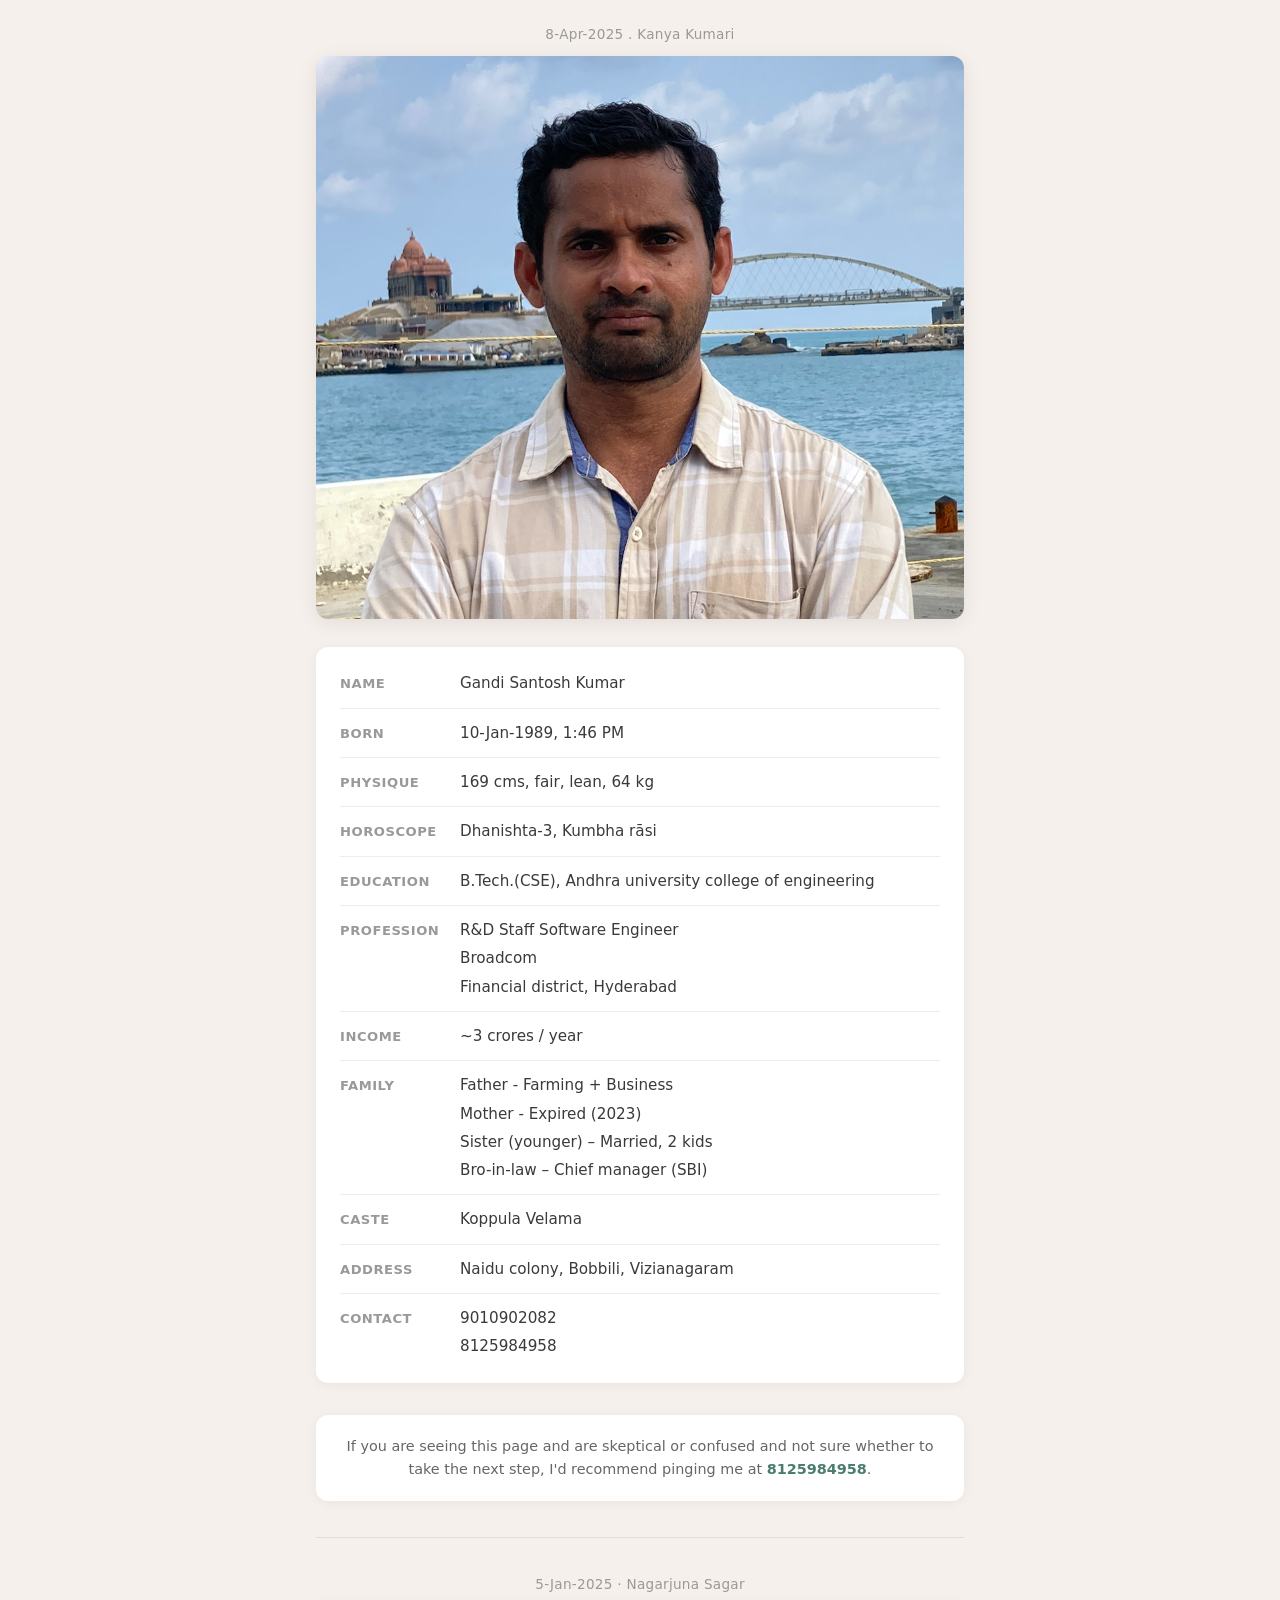
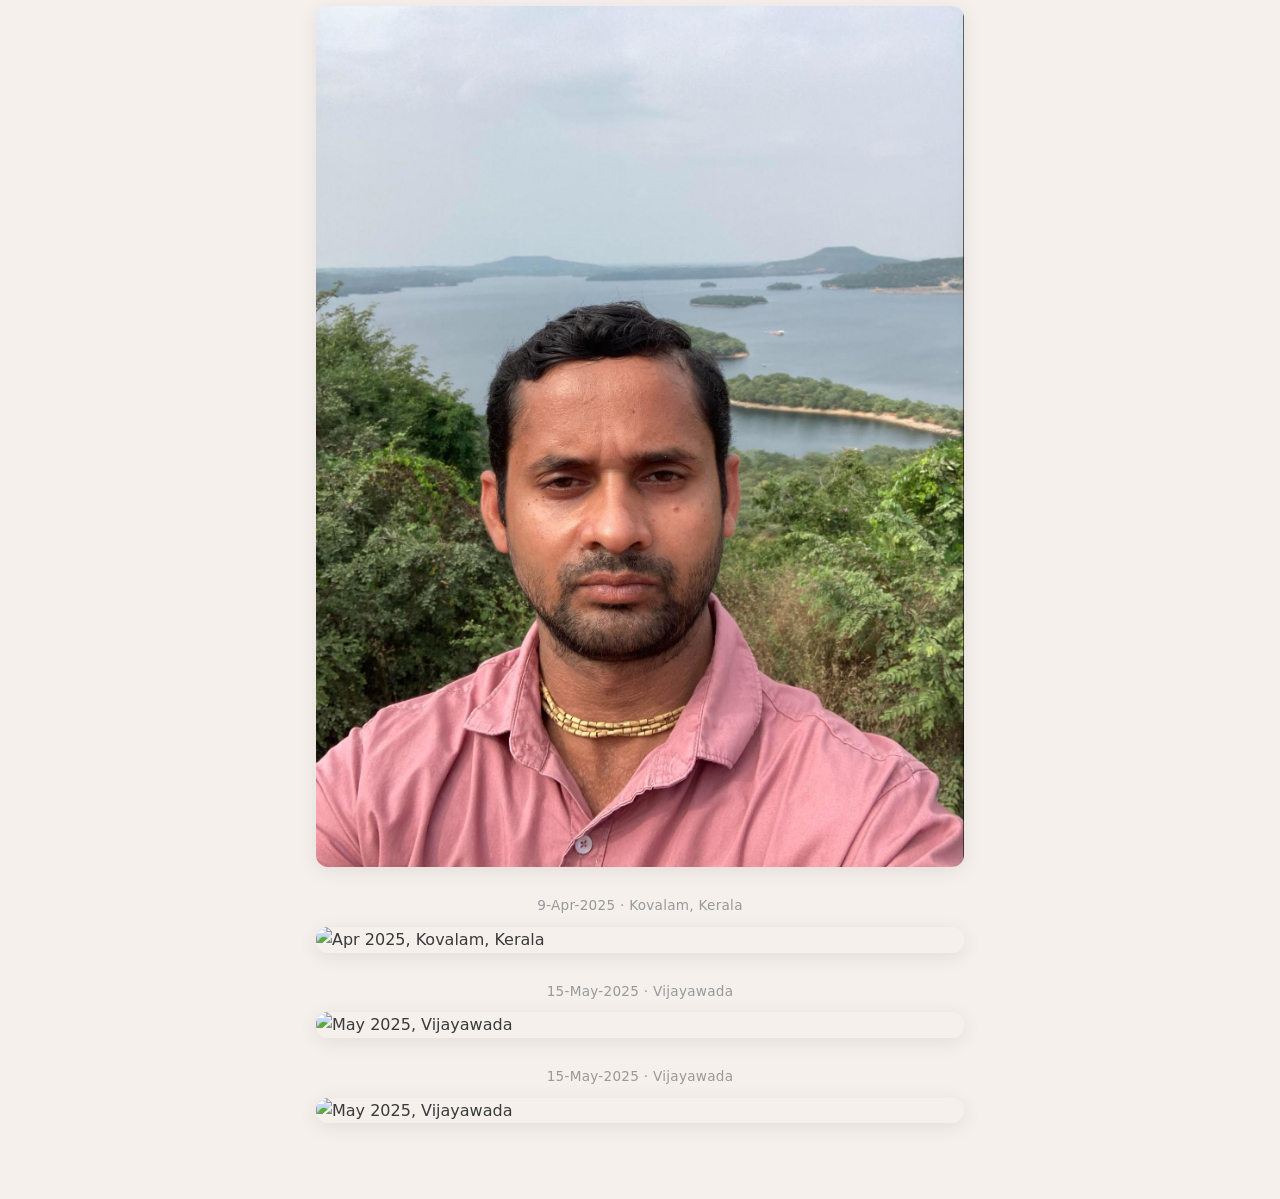
==== biodata/santosh/index.html @ 0c9792ee "Updated page title" ====
<!DOCTYPE html>
<html lang="en">
  <head>
    <meta charset="UTF-8">
    <meta name="viewport" content="width=device-width, initial-scale=1.0">
    <title>Biodata - Santosh Kumar</title>
    <link rel="stylesheet" href="style.css">
  </head>
  <body>
    <div class="container" id="app"></div>
    <script src="data.js"></script>
    <script src="app.js"></script>
  </body>
</html>
---- biodata/santosh/style.css ----
*, *::before, *::after {
  box-sizing: border-box;
  margin: 0;
  padding: 0;
}

body {
  font-family: 'Segoe UI', system-ui, -apple-system, sans-serif;
  background: #f5f0eb;
  color: #3a3a3a;
  line-height: 1.6;
}

.container {
  max-width: 680px;
  margin: 0 auto;
  padding: 24px 16px 48px;
}

.header {
  text-align: center;
  margin-bottom: 32px;
}

.header h1 {
  font-size: 1.8rem;
  font-weight: 600;
  color: #2c2c2c;
  letter-spacing: 0.02em;
}

.header .subtitle {
  font-size: 0.9rem;
  color: #888;
  margin-top: 4px;
}

.profile-photo {
  width: 100%;
  border-radius: 12px;
  overflow: hidden;
  margin-bottom: 28px;
  box-shadow: 0 4px 20px rgba(0,0,0,0.08);
}

.profile-photo img {
  width: 100%;
  height: auto;
  display: block;
}

.info-card {
  background: #fff;
  border-radius: 12px;
  padding: 24px;
  margin-bottom: 28px;
  box-shadow: 0 2px 12px rgba(0,0,0,0.05);
}

.info-row {
  display: flex;
  padding: 12px 0;
  border-bottom: 1px solid #f0ece7;
}

.info-row:last-child {
  border-bottom: none;
  padding-bottom: 0;
}

.info-row:first-child {
  padding-top: 0;
}

.info-label {
  flex: 0 0 120px;
  font-size: 0.82rem;
  font-weight: 600;
  color: #999;
  text-transform: uppercase;
  letter-spacing: 0.04em;
  padding-top: 2px;
}

.info-value {
  flex: 1;
  font-size: 0.95rem;
  color: #3a3a3a;
}

.info-value .family-item {
  margin-bottom: 4px;
}

.info-value .family-item:last-child {
  margin-bottom: 0;
}

.photo-section {
  margin-bottom: 28px;
}

.photo-section .caption {
  font-size: 0.85rem;
  color: #999;
  text-align: center;
  margin-bottom: 10px;
  font-weight: 500;
  letter-spacing: 0.02em;
}

.photo-section .photo-frame {
  width: 100%;
  border-radius: 12px;
  overflow: hidden;
  box-shadow: 0 4px 20px rgba(0,0,0,0.08);
}

.photo-section .photo-frame img {
  width: 100%;
  height: auto;
  display: block;
}

.note {
  background: #fff;
  border-radius: 12px;
  padding: 20px 24px;
  margin-top: 32px;
  box-shadow: 0 2px 12px rgba(0,0,0,0.05);
  text-align: center;
  font-size: 0.9rem;
  color: #666;
}

.note a {
  color: #4a7c6f;
  text-decoration: none;
  font-weight: 600;
}

.note a:hover {
  text-decoration: underline;
}

.divider {
  height: 1px;
  background: #e5ddd5;
  margin: 36px 0;
}

@media (max-width: 480px) {
  .container {
    padding: 16px 12px 40px;
  }

  .header h1 {
    font-size: 1.5rem;
  }

  .info-card {
    padding: 16px;
  }

  .info-row {
    flex-direction: column;
    padding: 10px 0;
  }

  .info-label {
    flex: none;
    margin-bottom: 2px;
    font-size: 0.75rem;
  }

  .info-value {
    font-size: 0.9rem;
  }
}
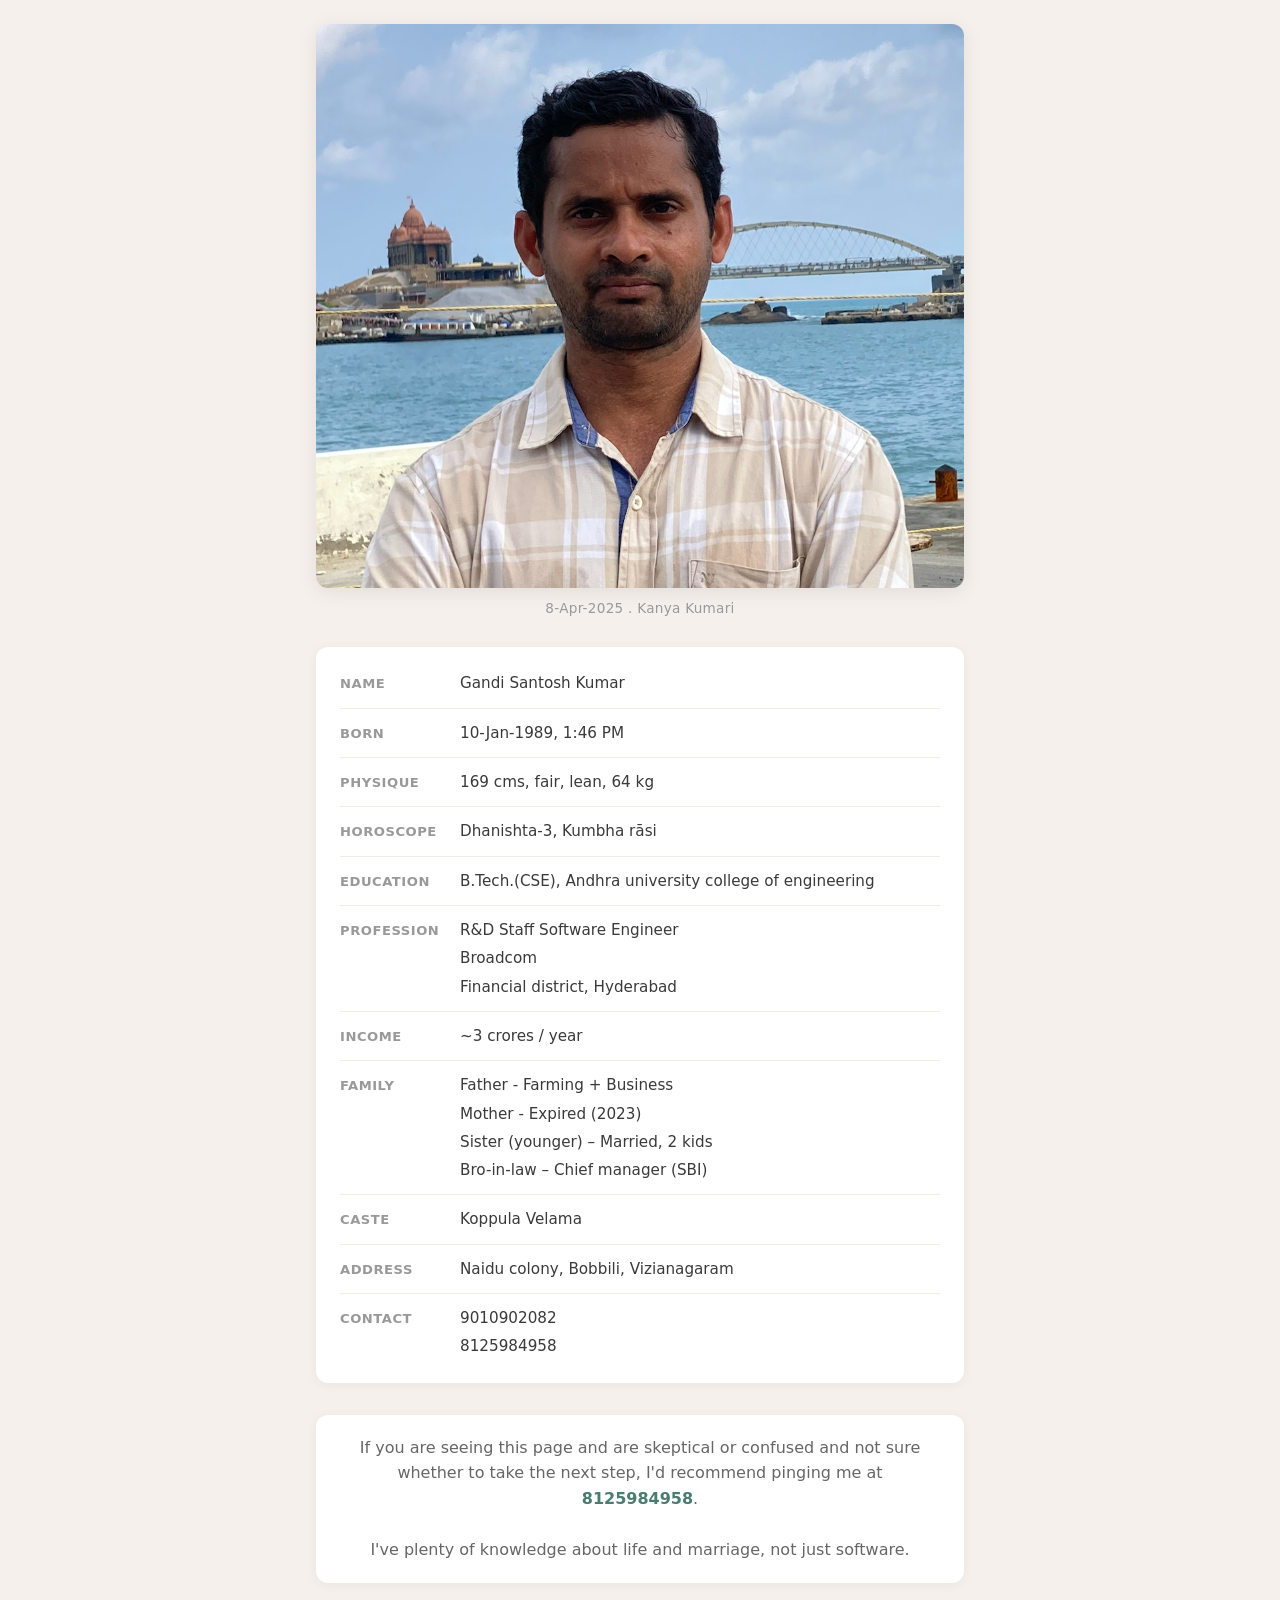
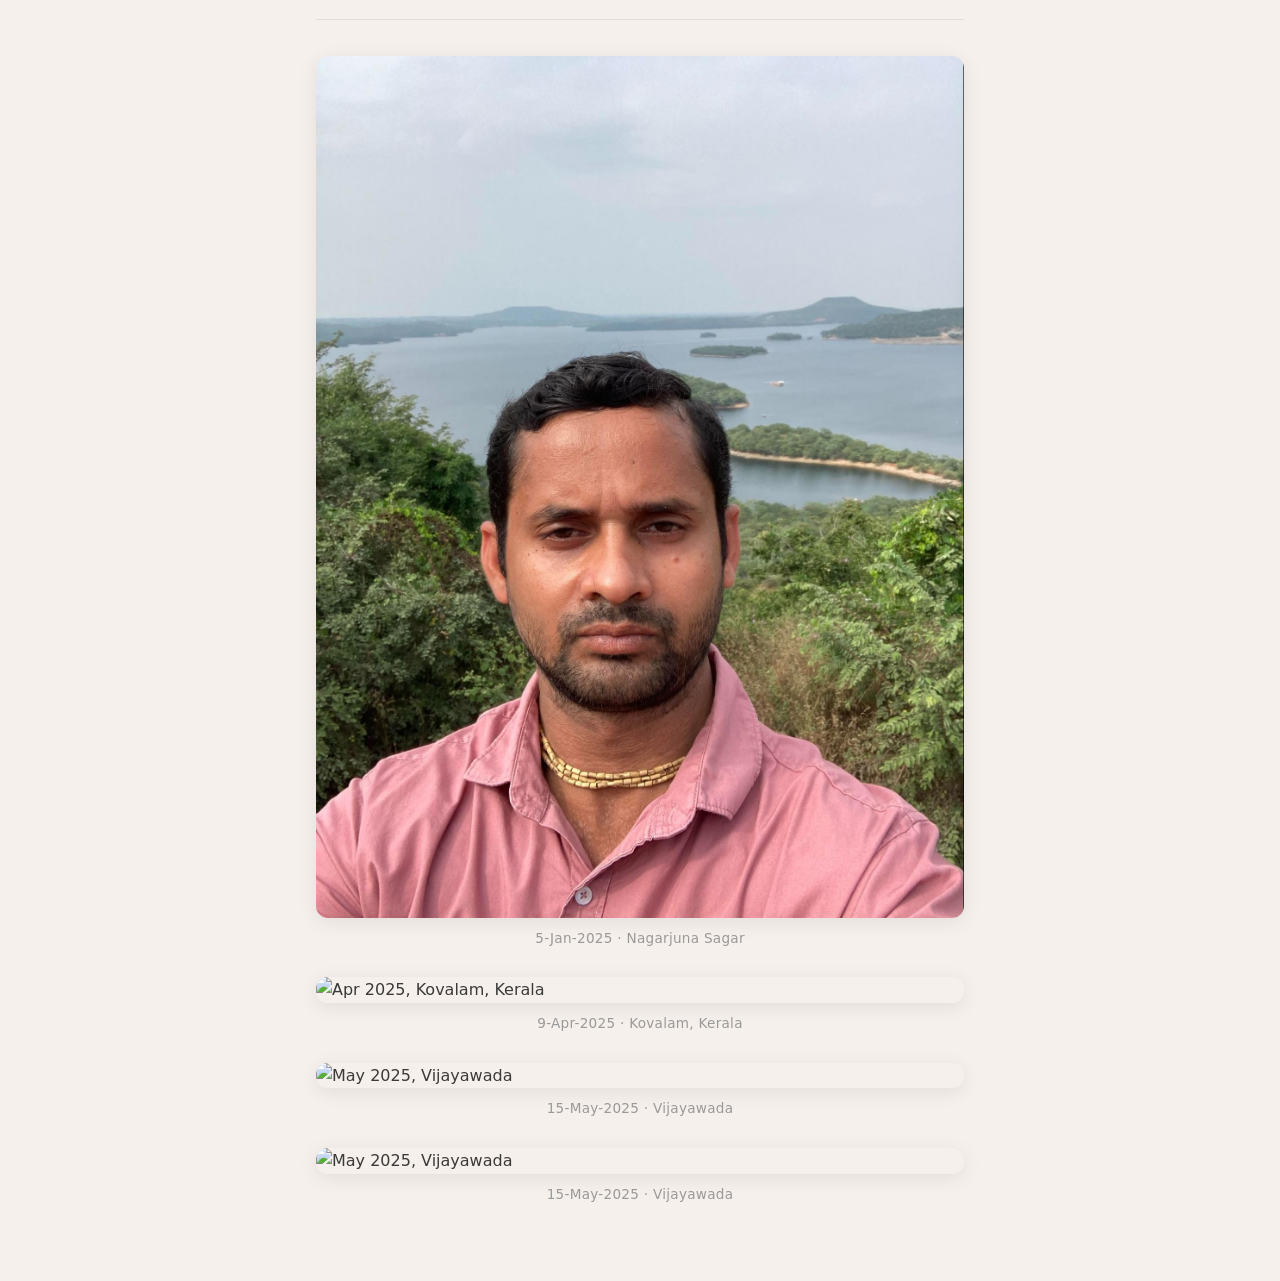
==== commit 03bbd40c: "Update page title" ====
--- a/biodata/santosh/index.html
+++ b/biodata/santosh/index.html
@@ -3,7 +3,7 @@
   <head>
     <meta charset="UTF-8">
     <meta name="viewport" content="width=device-width, initial-scale=1.0">
-    <title>Biodata - Santosh Kumar</title>
+    <title>Biodata - Santosh</title>
     <link rel="stylesheet" href="style.css">
   </head>
   <body>
--- a/biodata/santosh/style.css
+++ b/biodata/santosh/style.css
@@ -104,7 +104,7 @@
   font-size: 0.85rem;
   color: #999;
   text-align: center;
-  margin-bottom: 10px;
+  margin-top: 10px;
   font-weight: 500;
   letter-spacing: 0.02em;
 }
@@ -129,7 +129,7 @@
   margin-top: 32px;
   box-shadow: 0 2px 12px rgba(0,0,0,0.05);
   text-align: center;
-  font-size: 0.9rem;
+  font-size: 1rem;
   color: #666;
 }
 
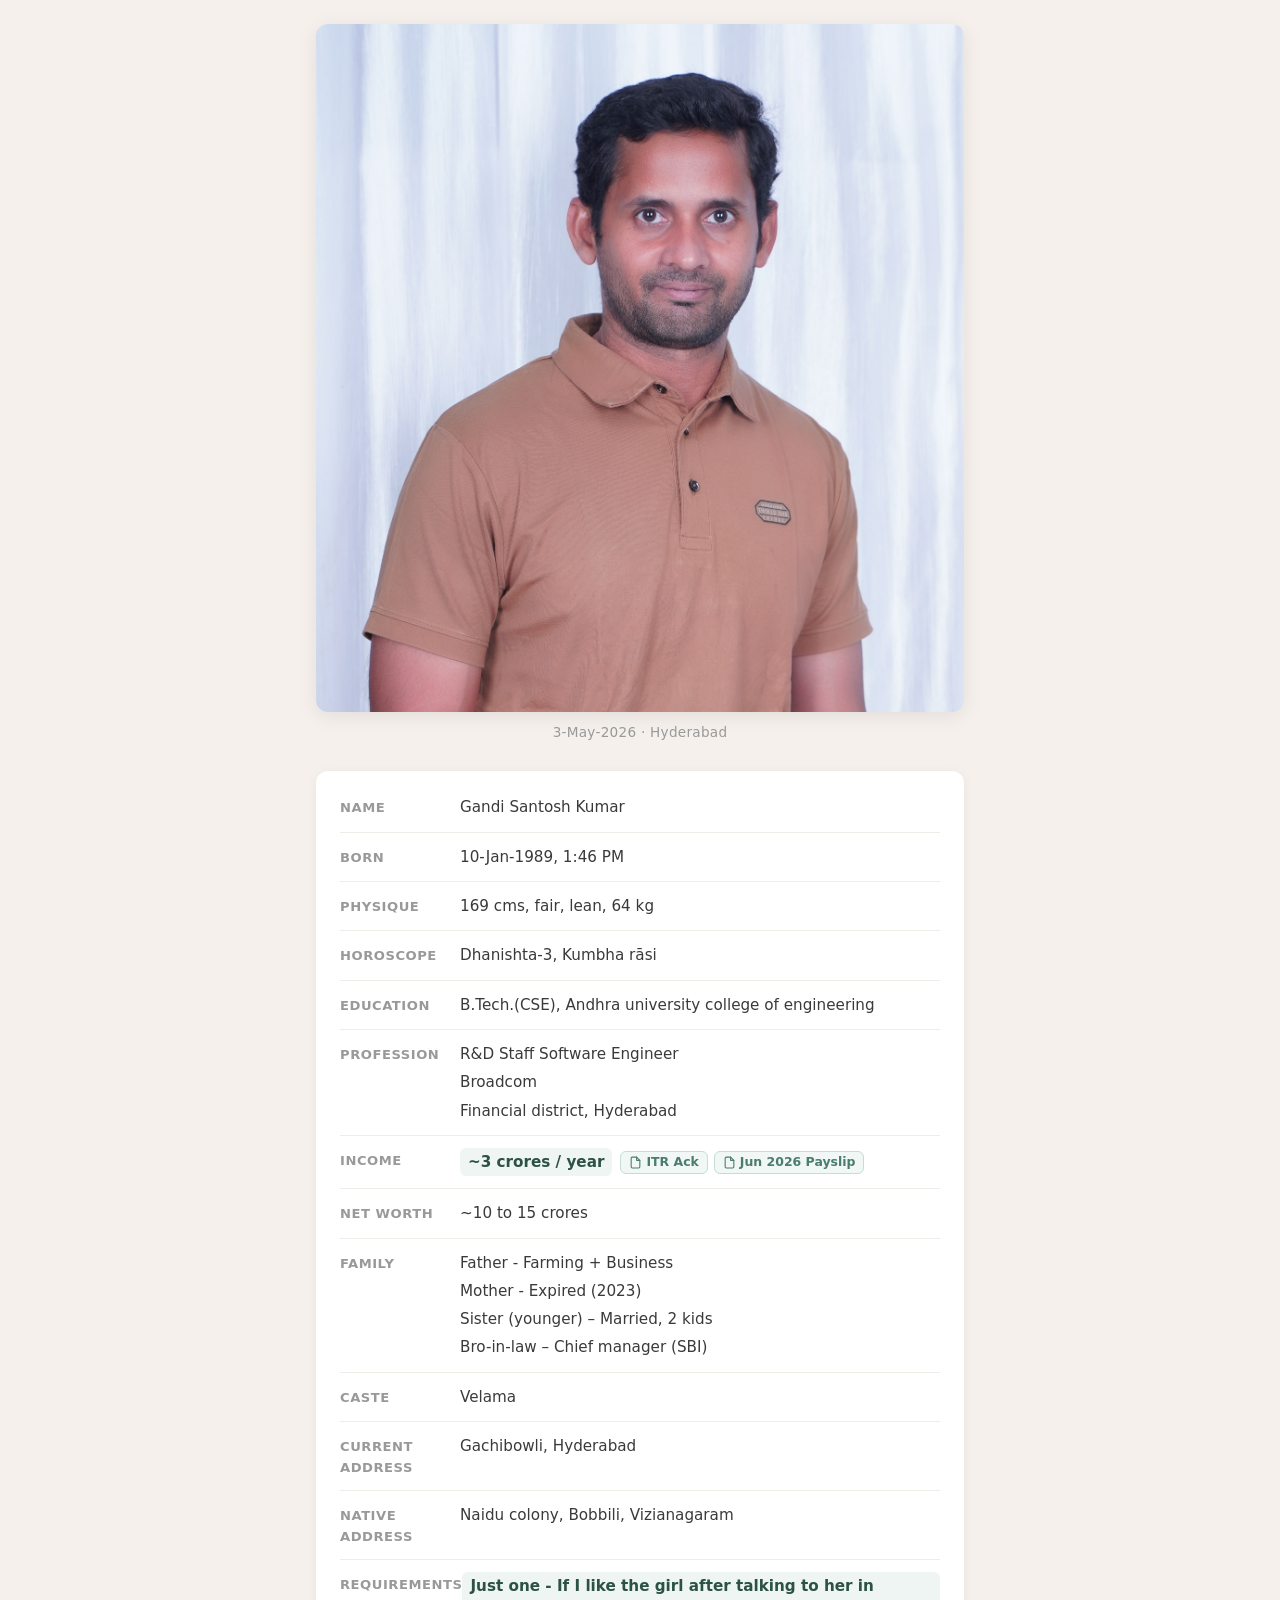
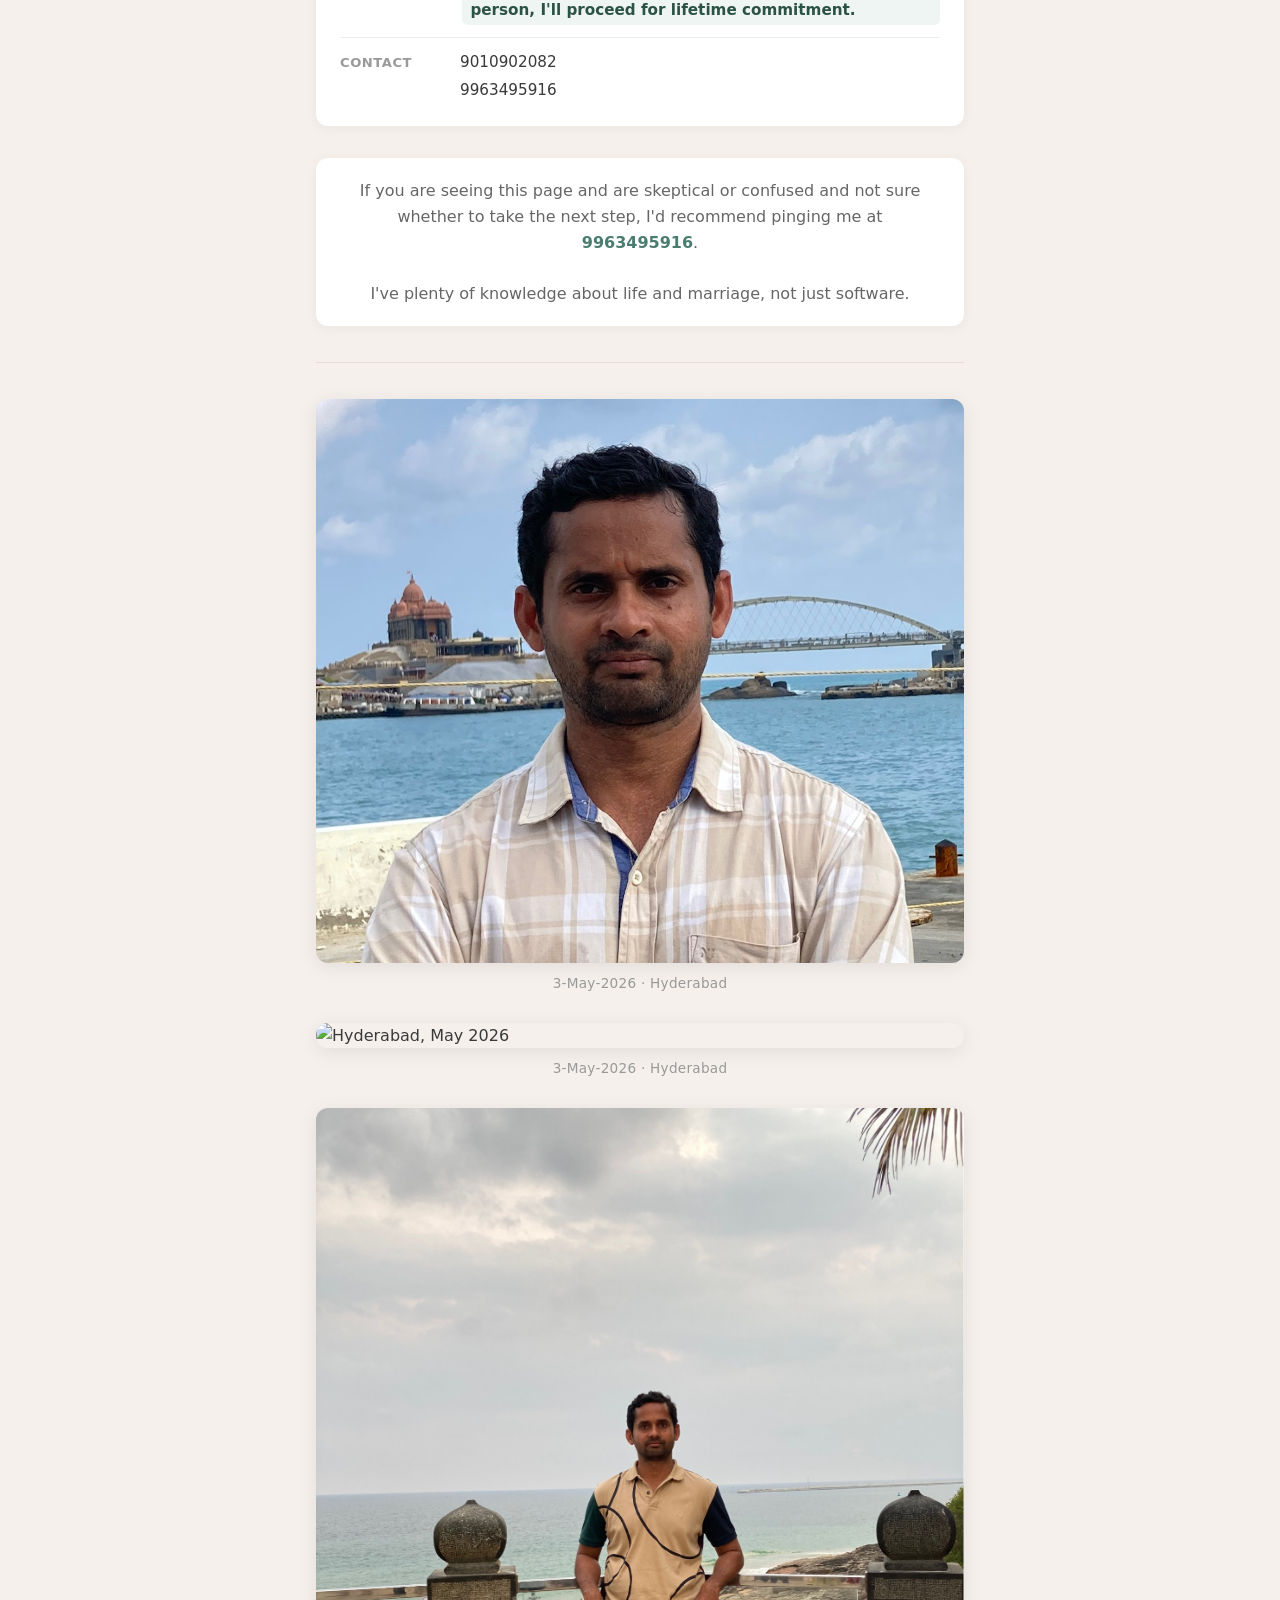
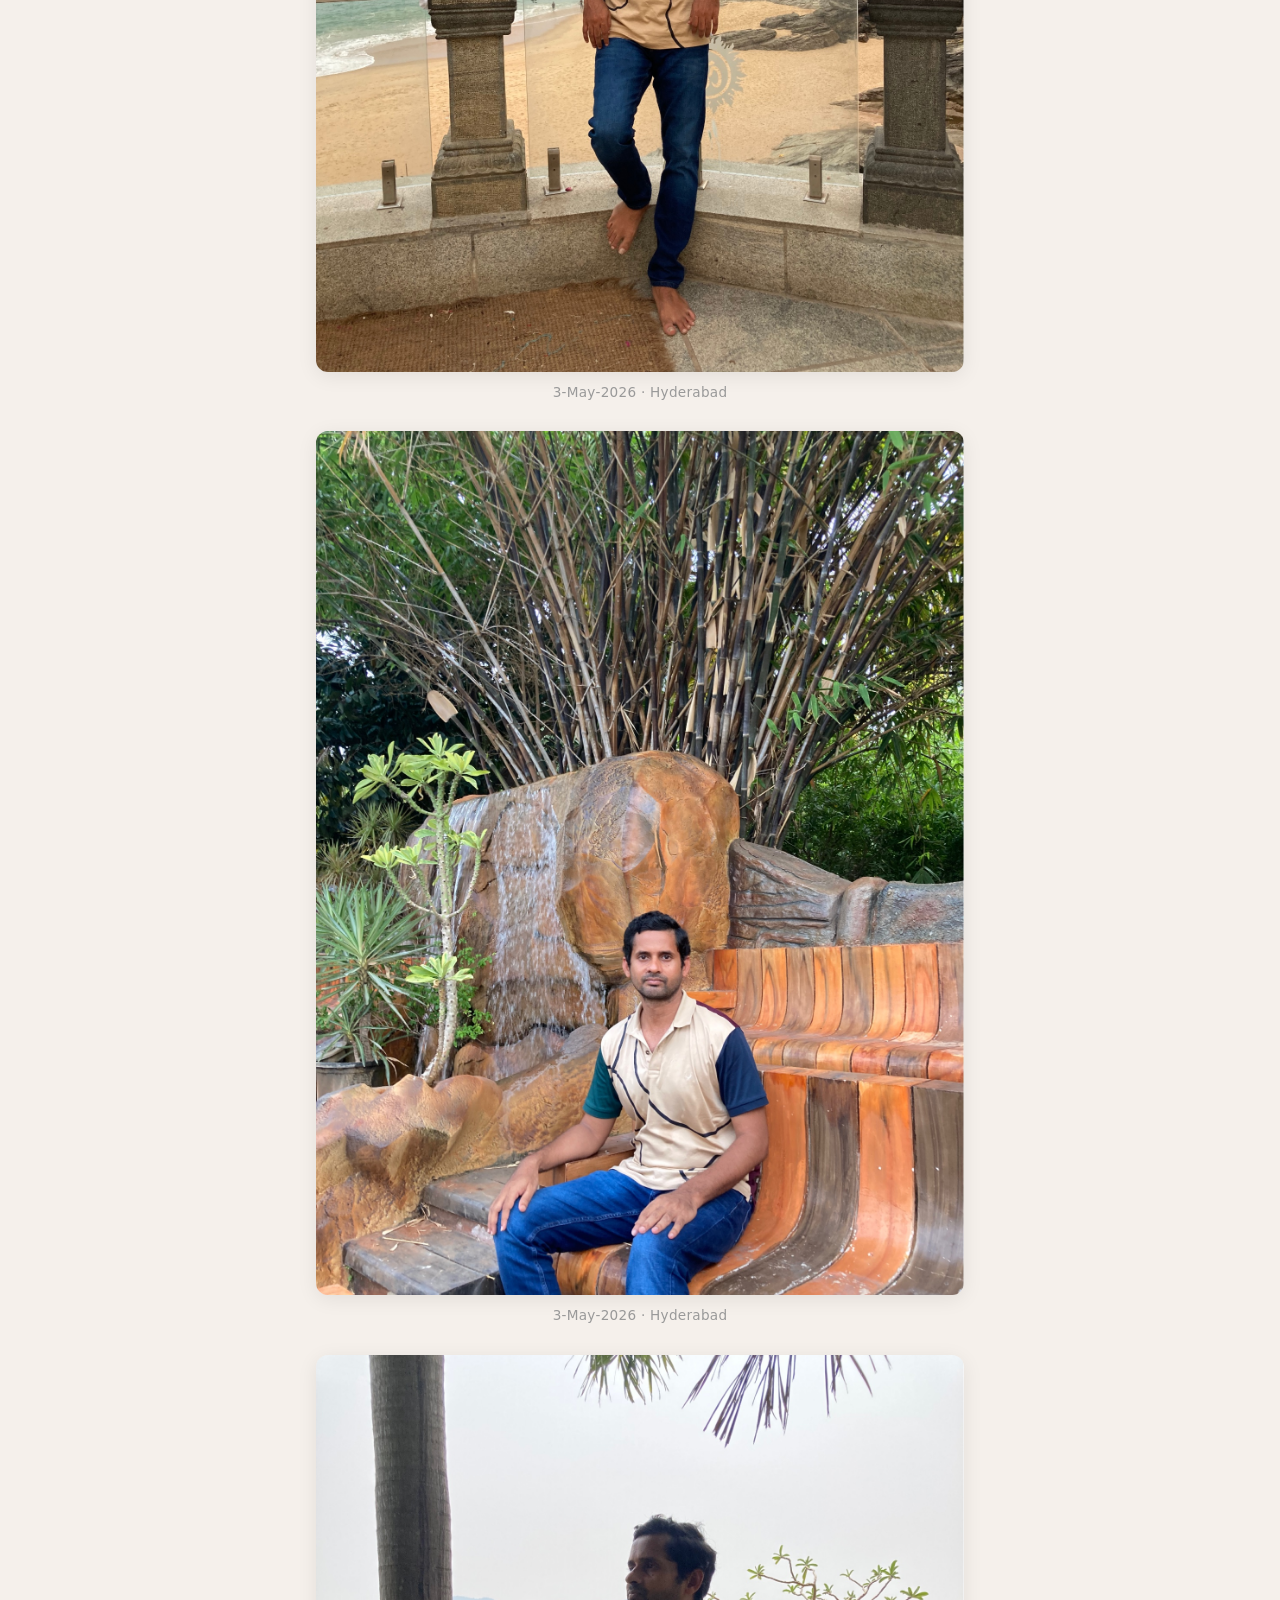
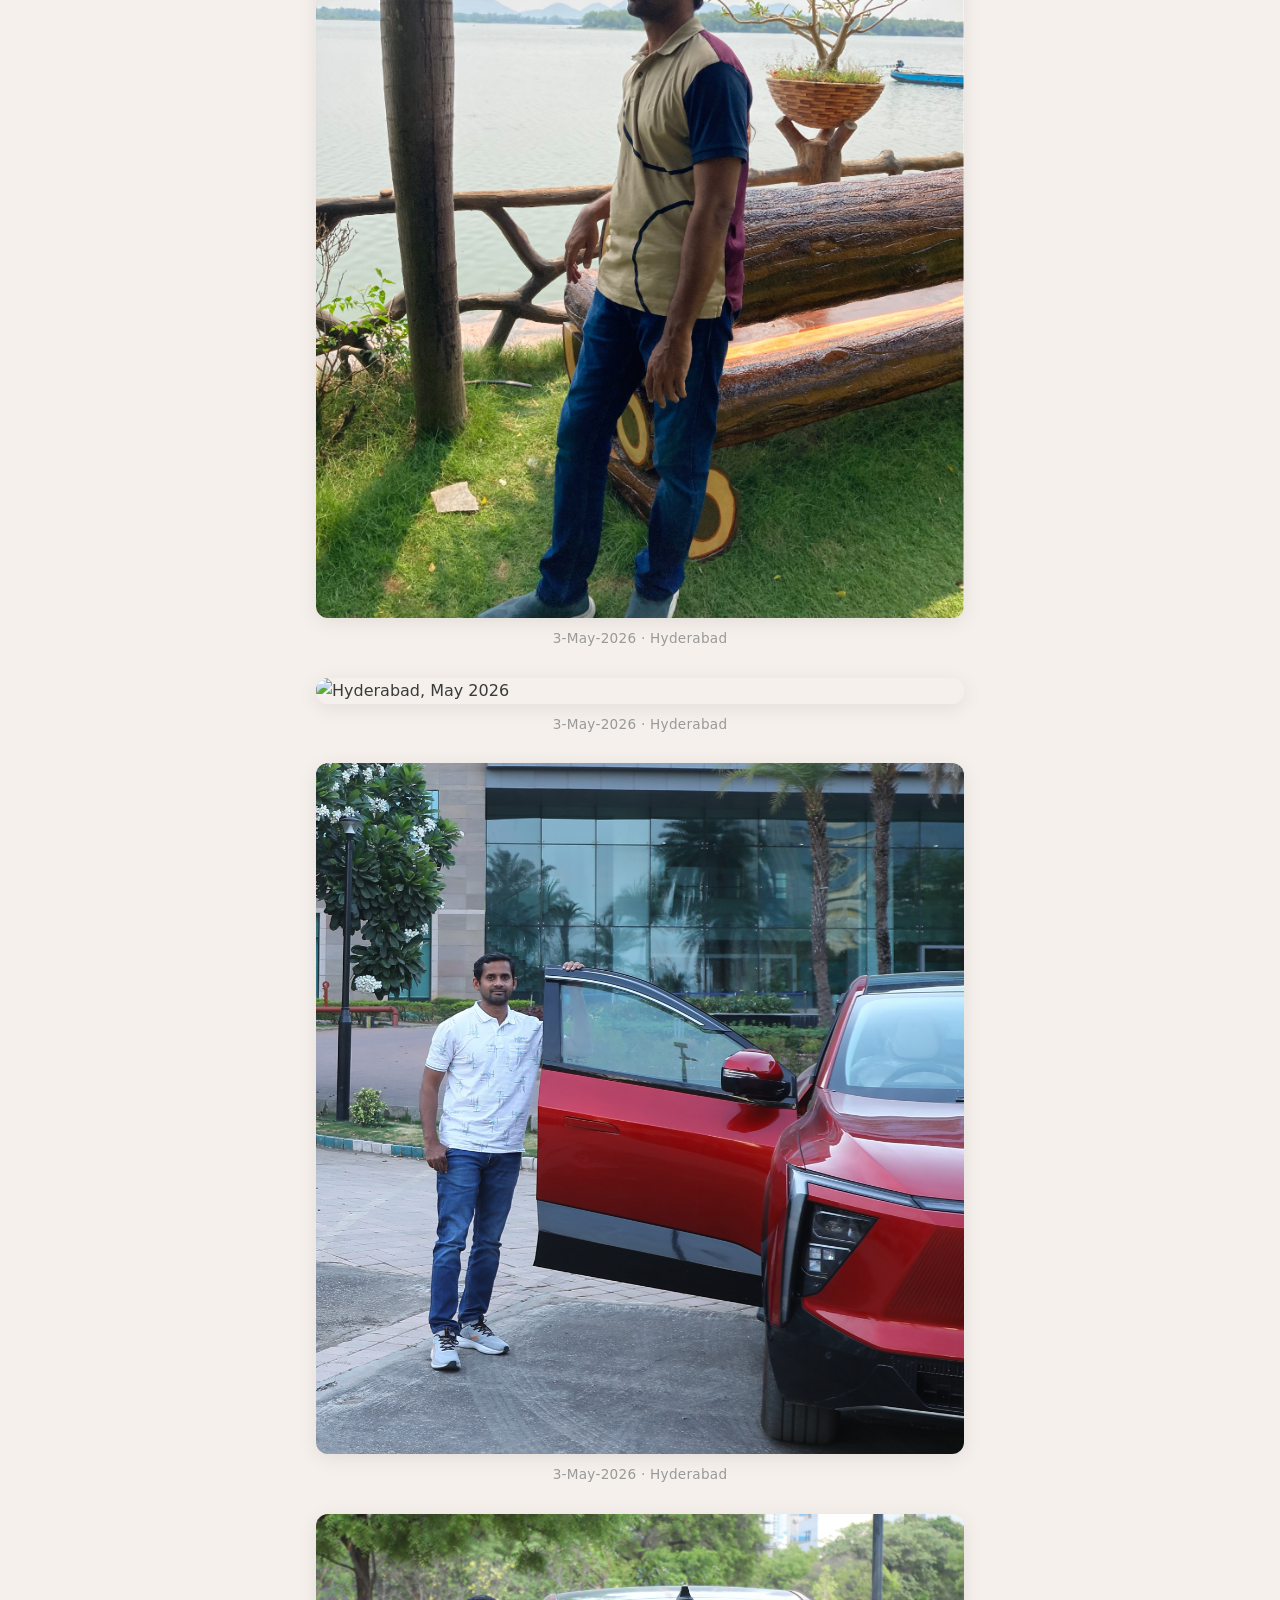
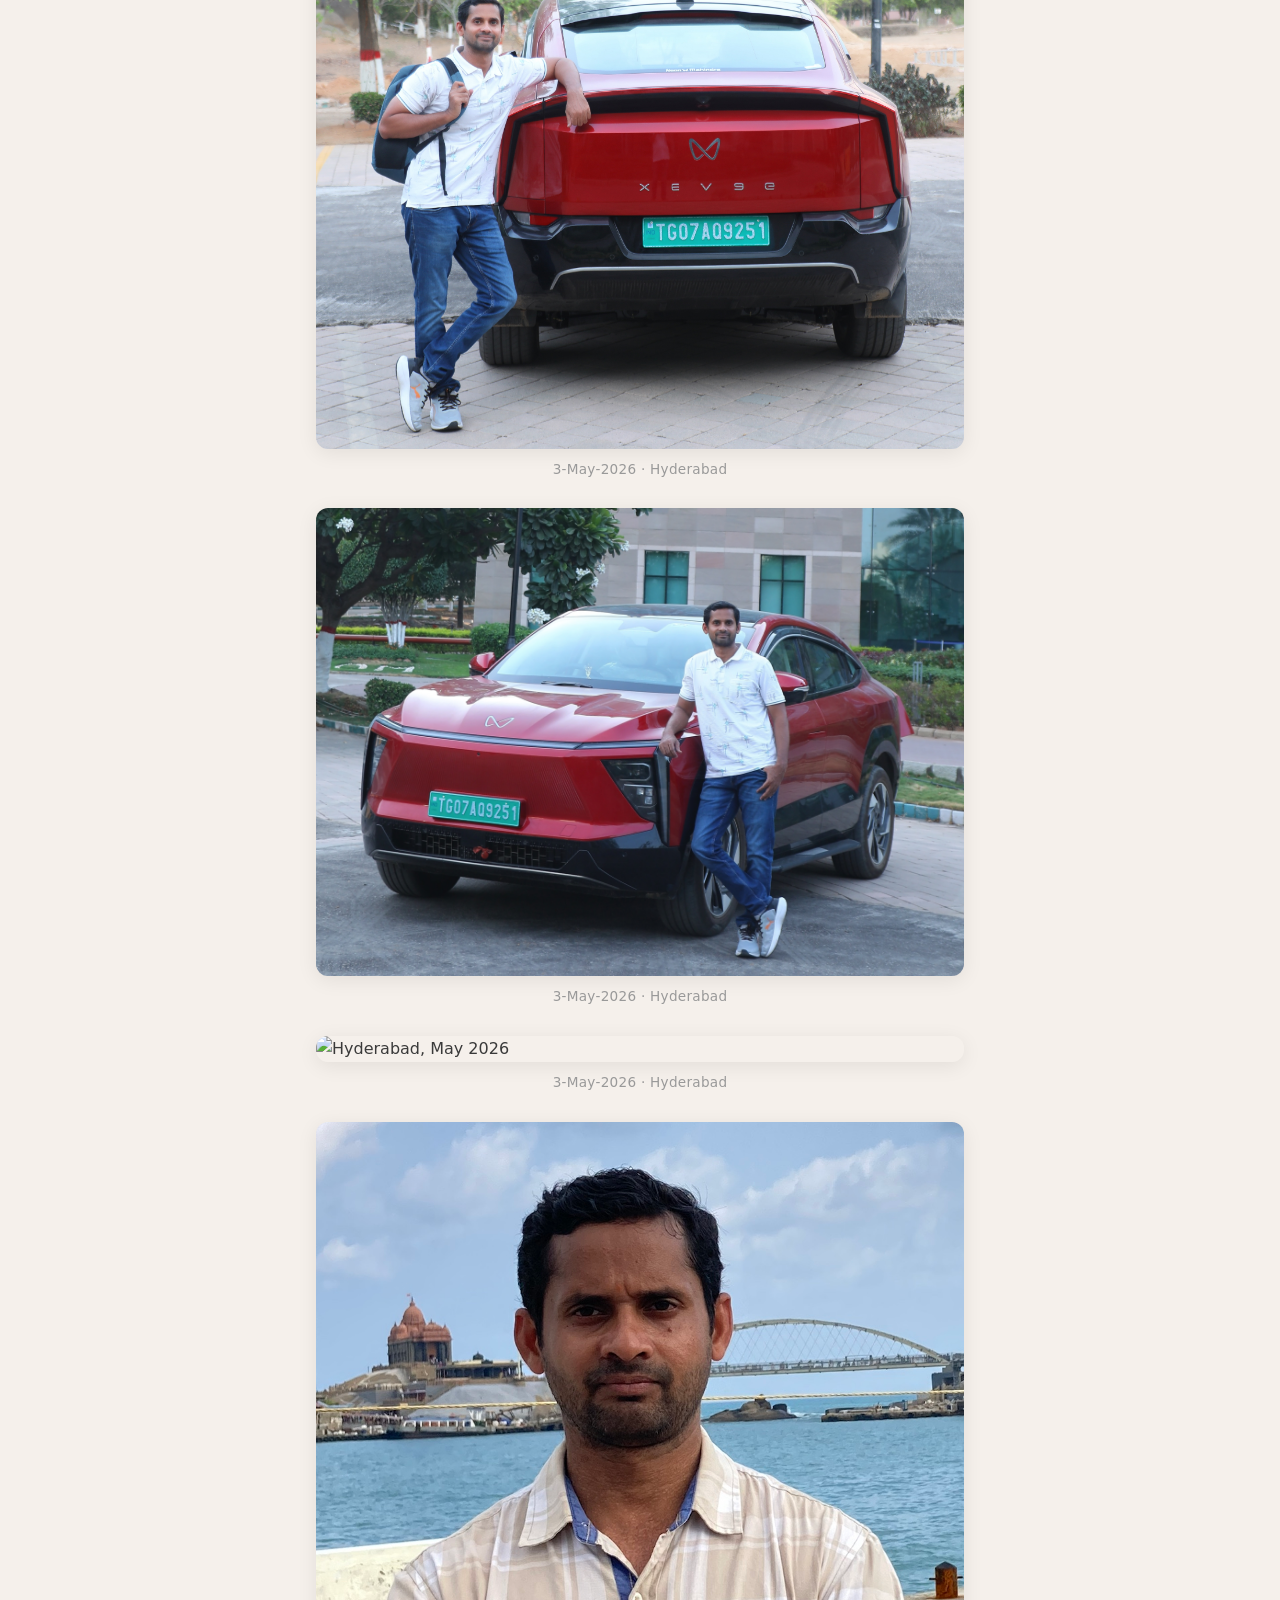
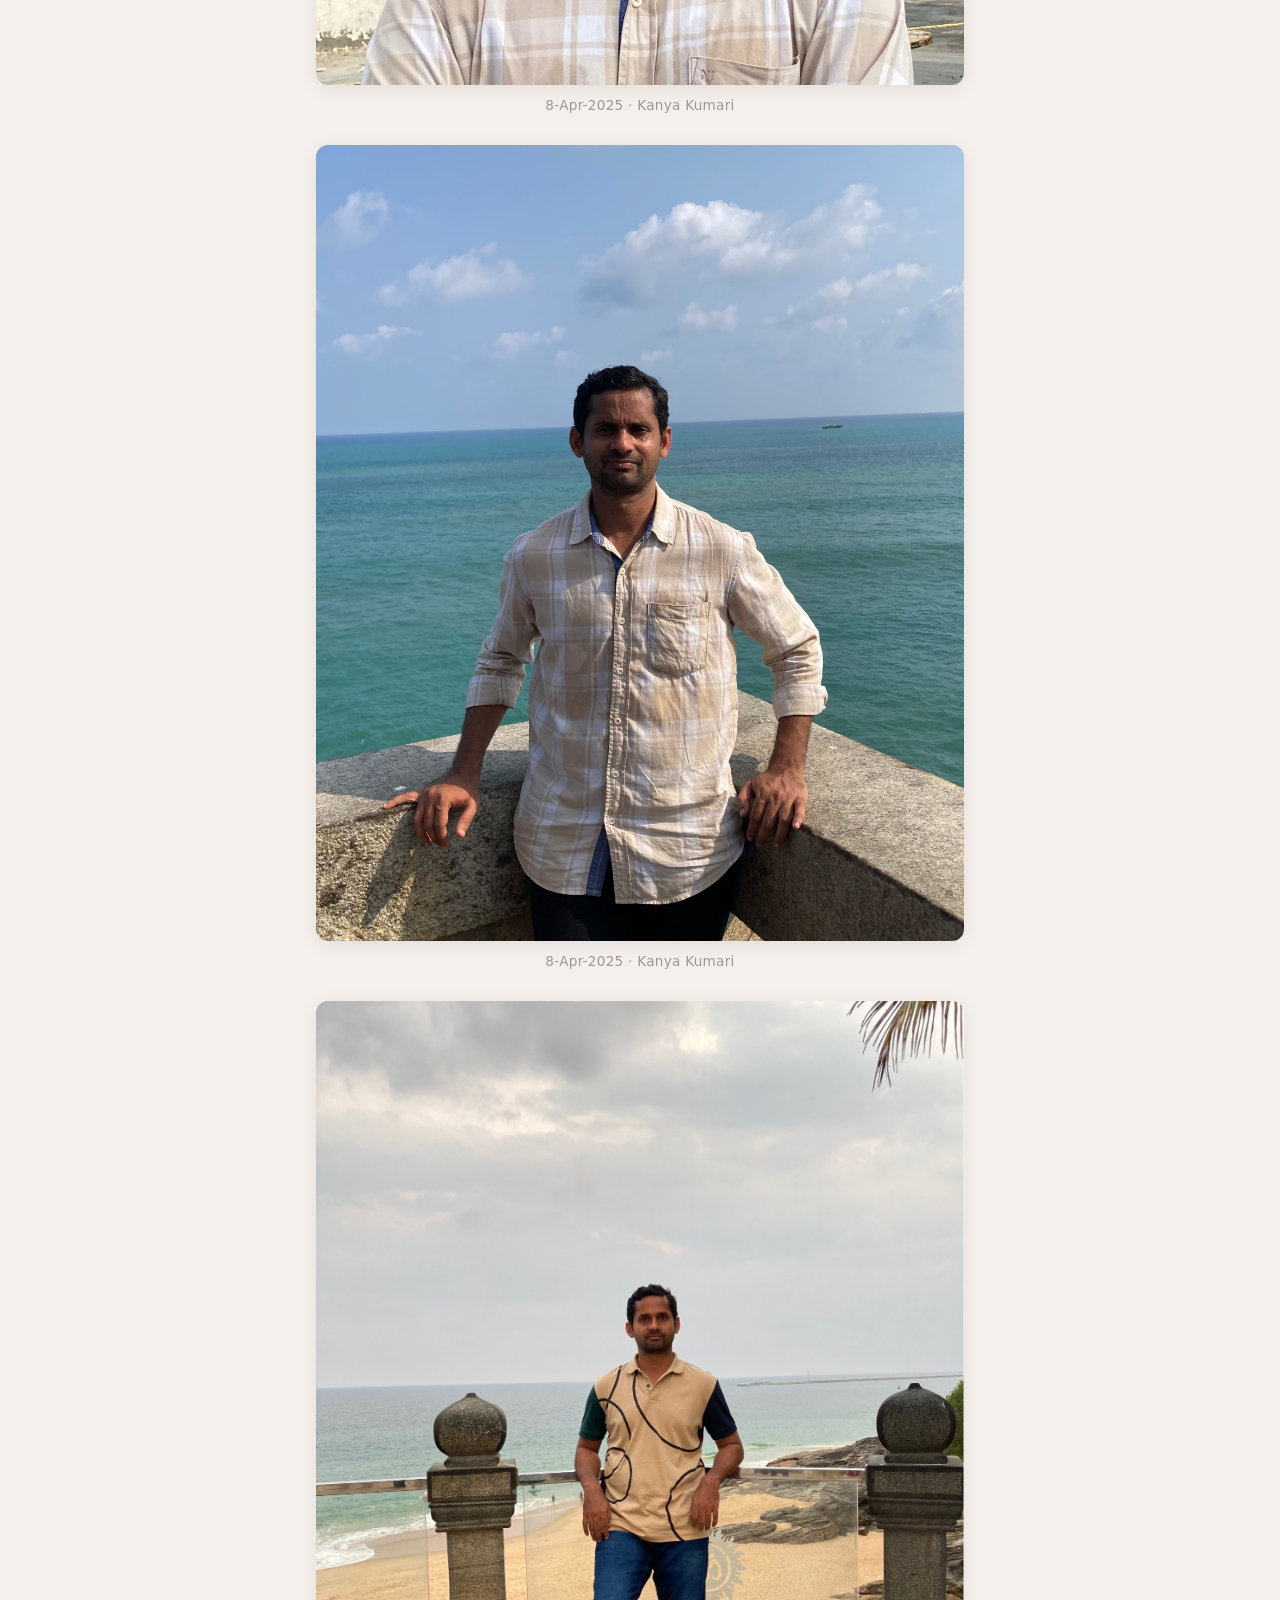
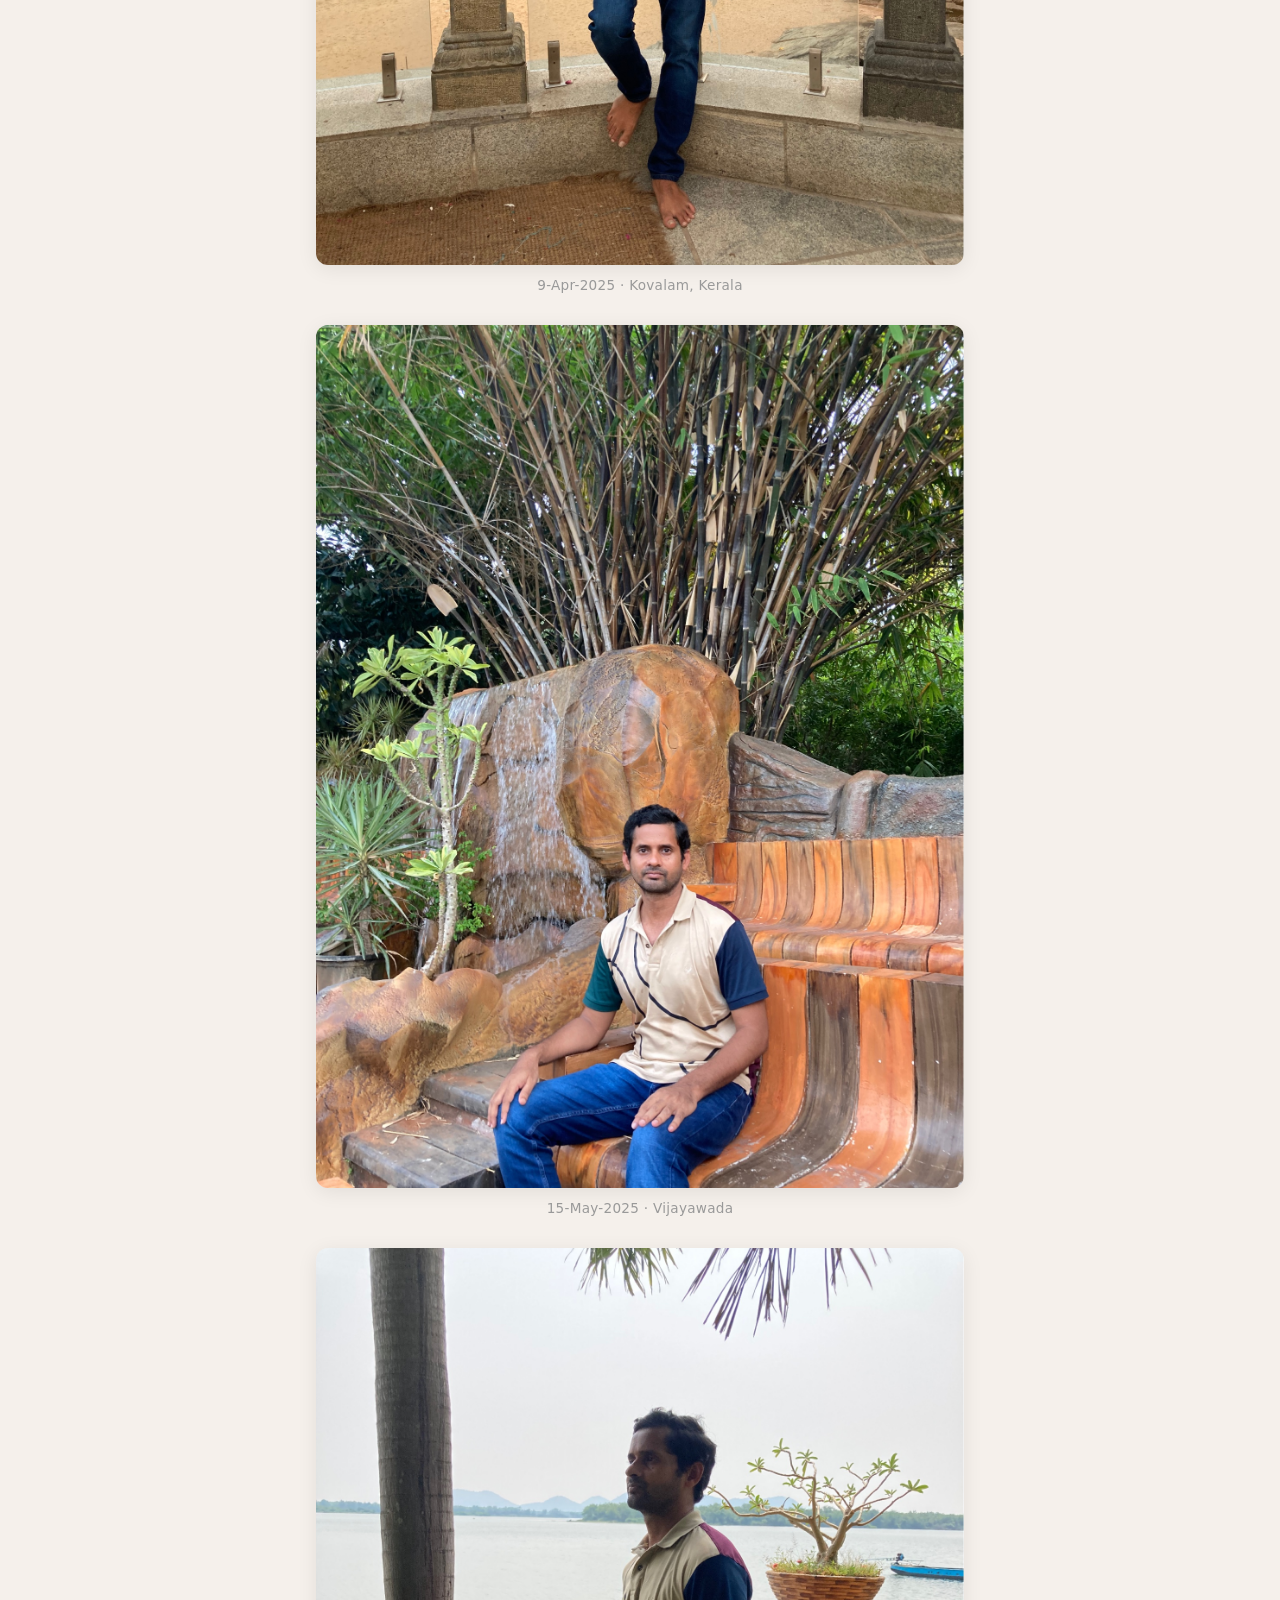
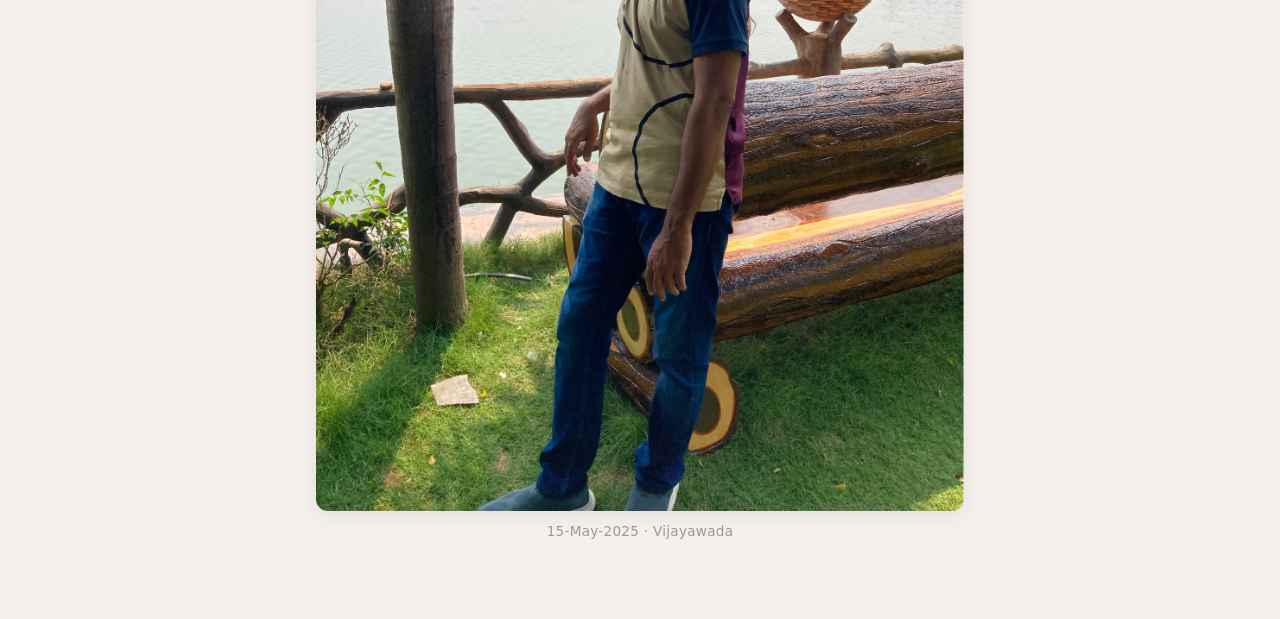
==== commit 150cf309: "Added in-page viewers for income proofs" ====
--- a/biodata/santosh/index.html
+++ b/biodata/santosh/index.html
@@ -4,11 +4,11 @@
     <meta charset="UTF-8">
     <meta name="viewport" content="width=device-width, initial-scale=1.0">
     <title>Biodata - Santosh</title>
-    <link rel="stylesheet" href="style.css">
+    <link rel="stylesheet" href="style.css?v=2">
   </head>
   <body>
     <div class="container" id="app"></div>
-    <script src="data.js"></script>
-    <script src="app.js"></script>
+    <script src="data.js?v=2"></script>
+    <script src="app.js?v=2"></script>
   </body>
 </html>
--- a/biodata/santosh/style.css
+++ b/biodata/santosh/style.css
@@ -70,6 +70,163 @@
 
 .info-row:first-child {
   padding-top: 0;
+}
+
+.info-value .highlight {
+  background: #eef5f2;
+  color: #2c5246;
+  font-weight: 700;
+  padding: 2px 8px;
+  border-radius: 6px;
+  display: inline-block;
+}
+
+.proof-links {
+  display: inline-flex;
+  flex-wrap: wrap;
+  gap: 6px;
+  margin-left: 8px;
+  vertical-align: middle;
+}
+
+.proof-badge {
+  display: inline-flex;
+  align-items: center;
+  gap: 4px;
+  font-size: 0.78rem;
+  font-weight: 600;
+  color: #4a7c6f;
+  background: #f0f7f4;
+  border: 1px solid #c2ded6;
+  padding: 3px 8px;
+  border-radius: 6px;
+  text-decoration: none;
+  transition: all 0.15s ease;
+  line-height: 1.2;
+  cursor: pointer;
+  font-family: inherit;
+}
+
+.proof-badge:hover {
+  background: #4a7c6f;
+  color: #ffffff;
+  border-color: #4a7c6f;
+}
+
+/* Proof Modal & Image Protection */
+.proof-modal {
+  position: fixed;
+  top: 0;
+  left: 0;
+  width: 100vw;
+  height: 100vh;
+  z-index: 10000;
+  display: flex;
+  align-items: center;
+  justify-content: center;
+  padding: 16px;
+  background: rgba(0, 0, 0, 0.82);
+  backdrop-filter: blur(6px);
+  opacity: 0;
+  visibility: hidden;
+  transition: opacity 0.25s ease, visibility 0.25s ease;
+}
+
+.proof-modal.open {
+  opacity: 1;
+  visibility: visible;
+}
+
+.proof-modal-content {
+  background: #fff;
+  border-radius: 12px;
+  max-width: 850px;
+  width: 100%;
+  max-height: 92vh;
+  display: flex;
+  flex-direction: column;
+  box-shadow: 0 10px 30px rgba(0, 0, 0, 0.4);
+  overflow: hidden;
+  position: relative;
+}
+
+.proof-modal-header {
+  padding: 14px 20px;
+  background: #2c2c2c;
+  color: #fff;
+  display: flex;
+  align-items: center;
+  justify-content: space-between;
+  border-bottom: 1px solid #444;
+}
+
+.proof-modal-title {
+  font-weight: 600;
+  font-size: 1rem;
+}
+
+.proof-modal-close {
+  background: transparent;
+  border: none;
+  color: #fff;
+  font-size: 1.8rem;
+  cursor: pointer;
+  line-height: 1;
+  padding: 0 6px;
+  opacity: 0.8;
+  transition: opacity 0.2s;
+}
+
+.proof-modal-close:hover {
+  opacity: 1;
+}
+
+.proof-modal-body {
+  overflow-y: auto;
+  padding: 16px;
+  background: #f5f0eb;
+  display: flex;
+  justify-content: center;
+  align-items: flex-start;
+  -webkit-overflow-scrolling: touch;
+}
+
+.proof-image-container {
+  position: relative;
+  display: inline-block;
+  max-width: 100%;
+  user-select: none;
+  -webkit-user-select: none;
+  -moz-user-select: none;
+  -ms-user-select: none;
+}
+
+.proof-image-container img {
+  display: block;
+  max-width: 100%;
+  height: auto;
+  border-radius: 4px;
+  box-shadow: 0 2px 12px rgba(0, 0, 0, 0.15);
+  user-select: none;
+  -webkit-user-select: none;
+  -webkit-touch-callout: none;
+  pointer-events: none;
+}
+
+.proof-protection-overlay {
+  position: absolute;
+  top: 0;
+  left: 0;
+  width: 100%;
+  height: 100%;
+  z-index: 10;
+  background: transparent;
+  user-select: none;
+  -webkit-user-select: none;
+}
+
+.proof-badge svg {
+  flex-shrink: 0;
 }
 
 .info-label {
@@ -176,4 +333,27 @@
   .info-value {
     font-size: 0.9rem;
   }
-}
+
+  .proof-links {
+    margin-left: 0;
+    margin-top: 6px;
+  }
+
+  .proof-modal {
+    padding: 8px;
+  }
+
+  .proof-modal-content {
+    max-height: 96vh;
+    border-radius: 8px;
+  }
+
+  .proof-modal-header {
+    padding: 10px 14px;
+  }
+
+  .proof-modal-body {
+    padding: 10px;
+    overflow: auto;
+  }
+}
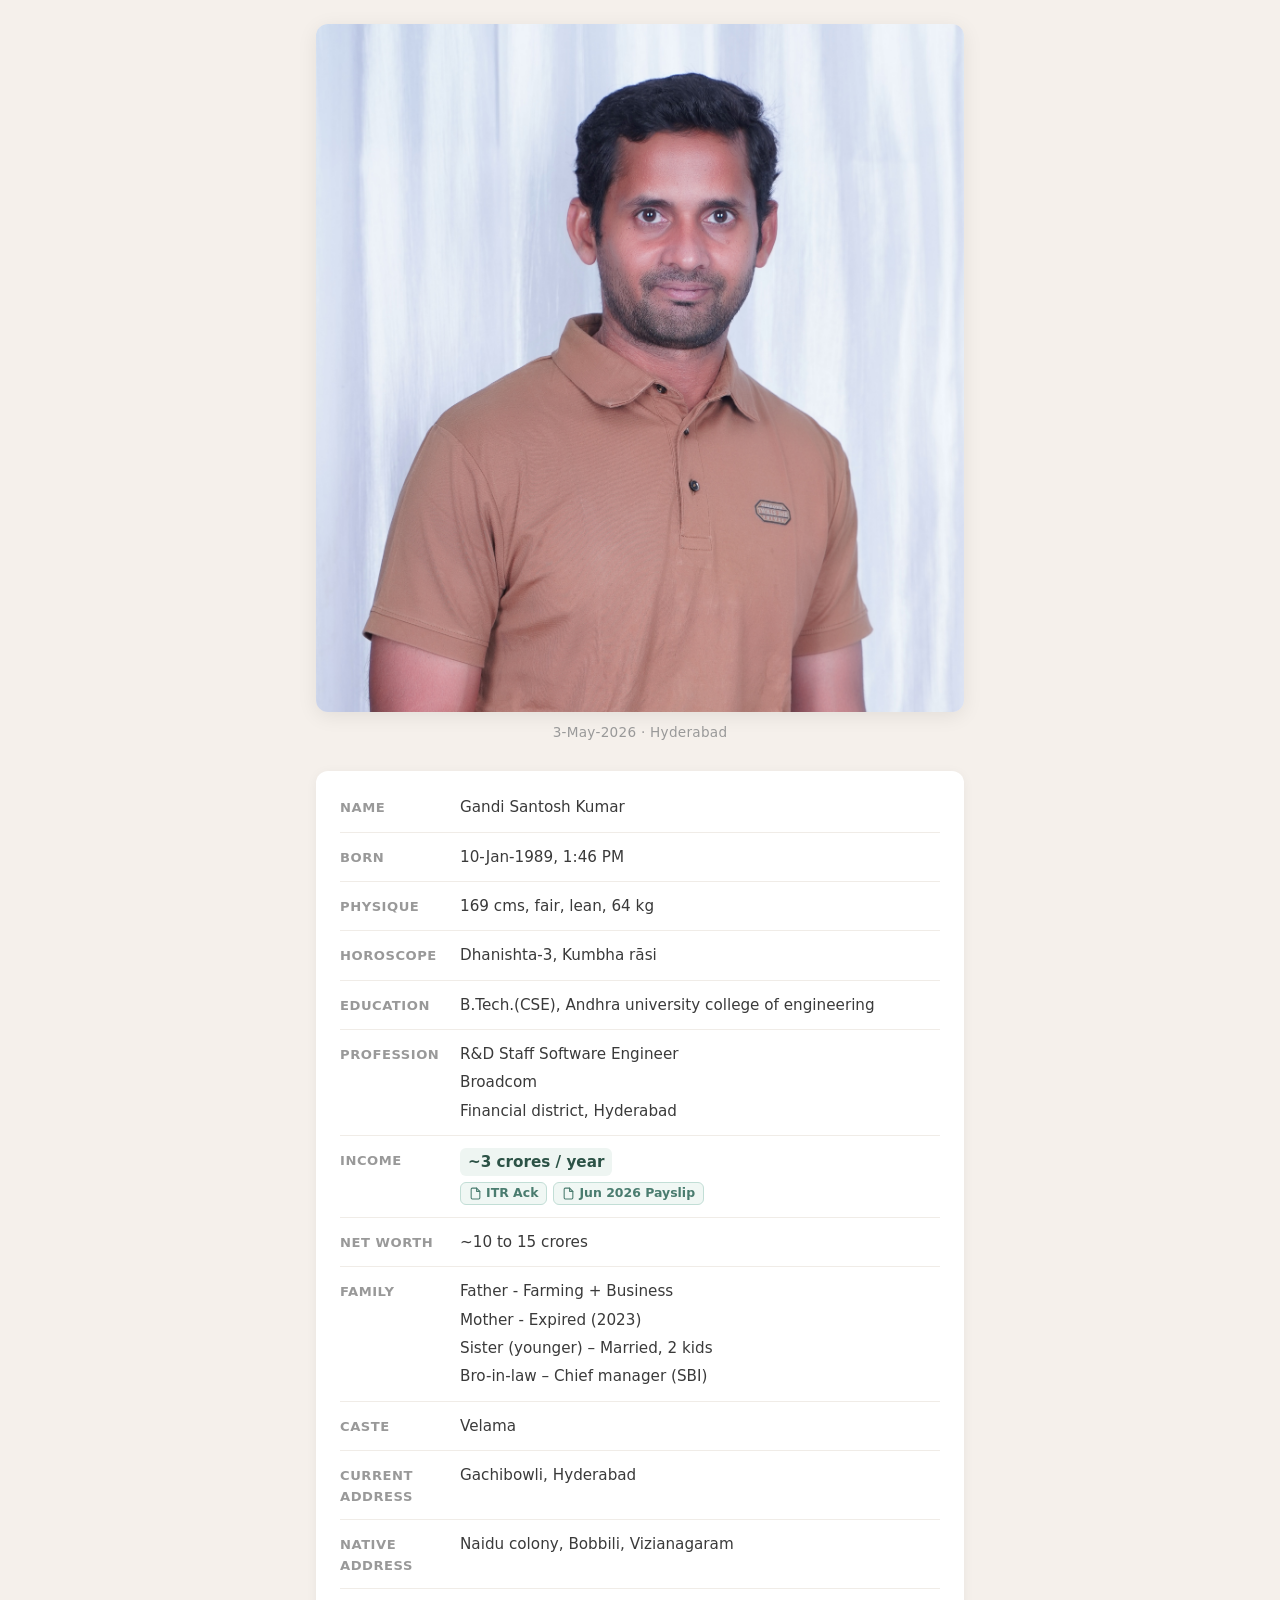
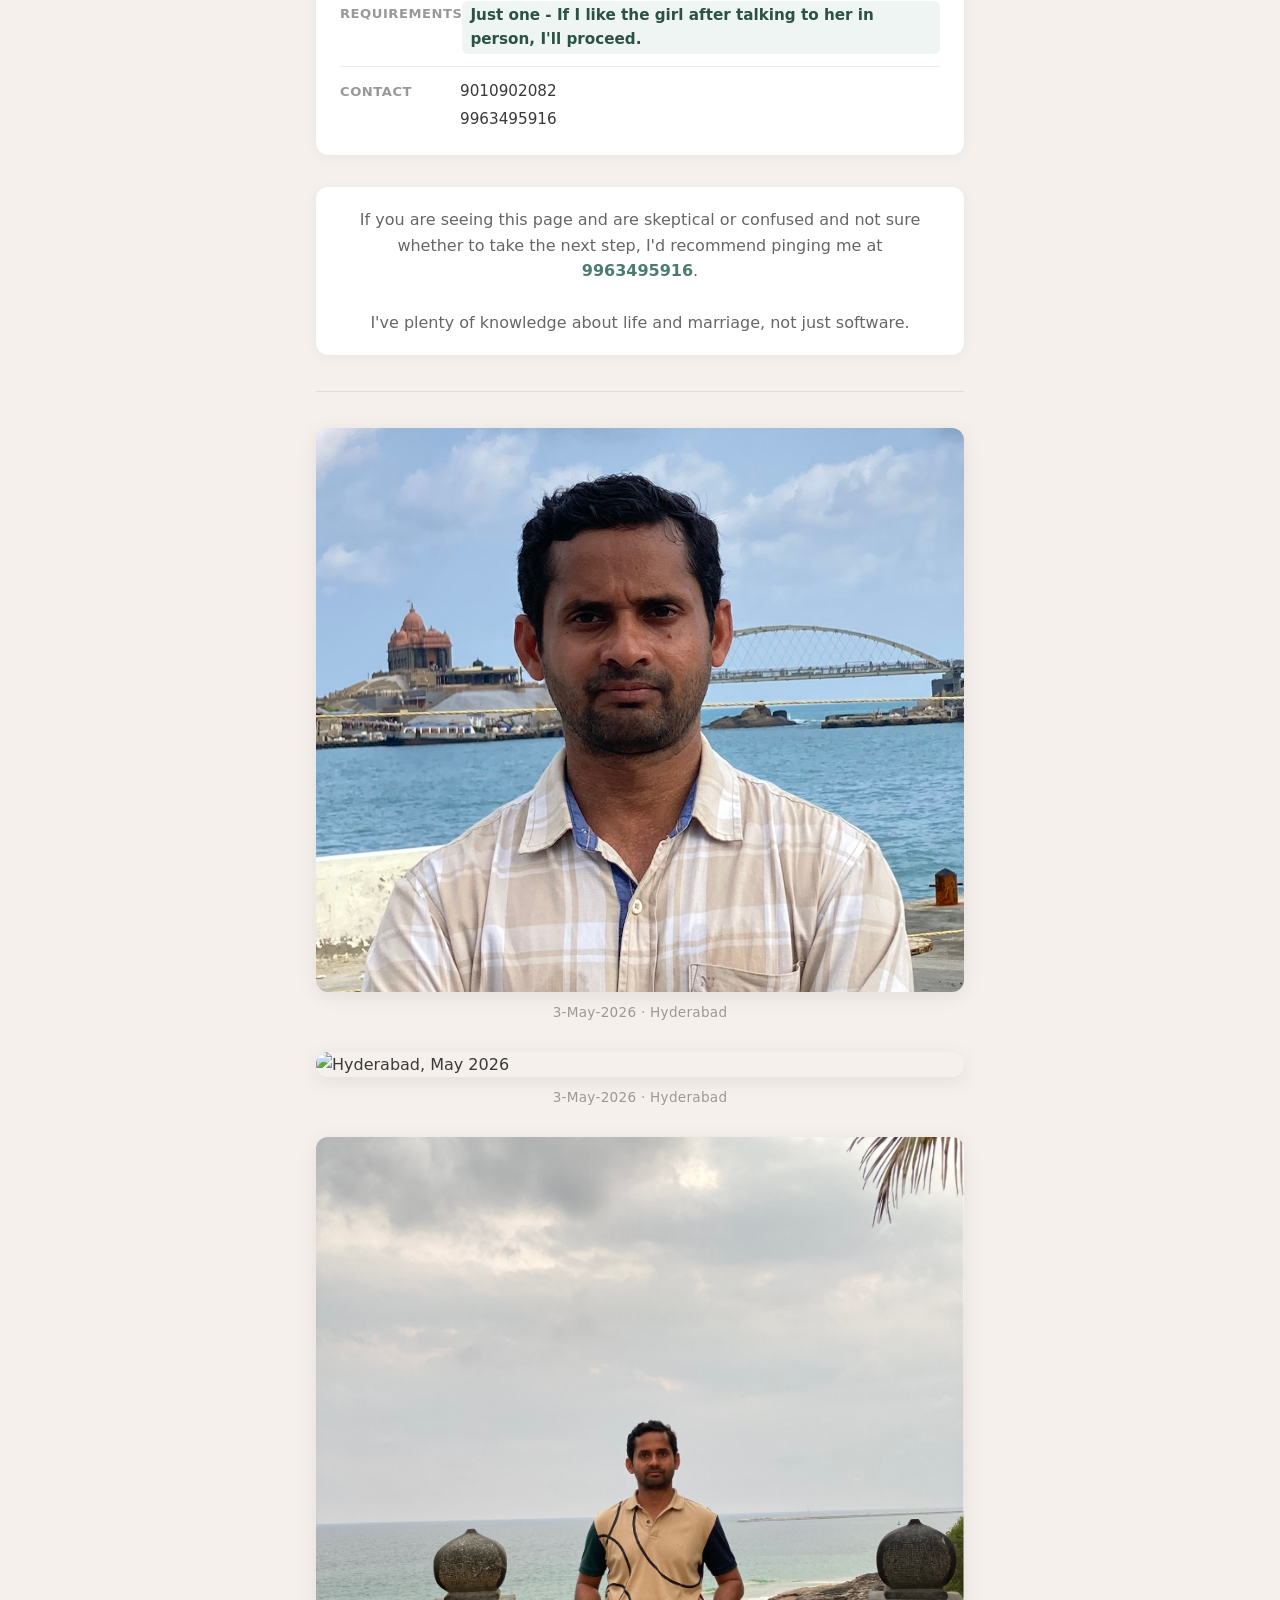
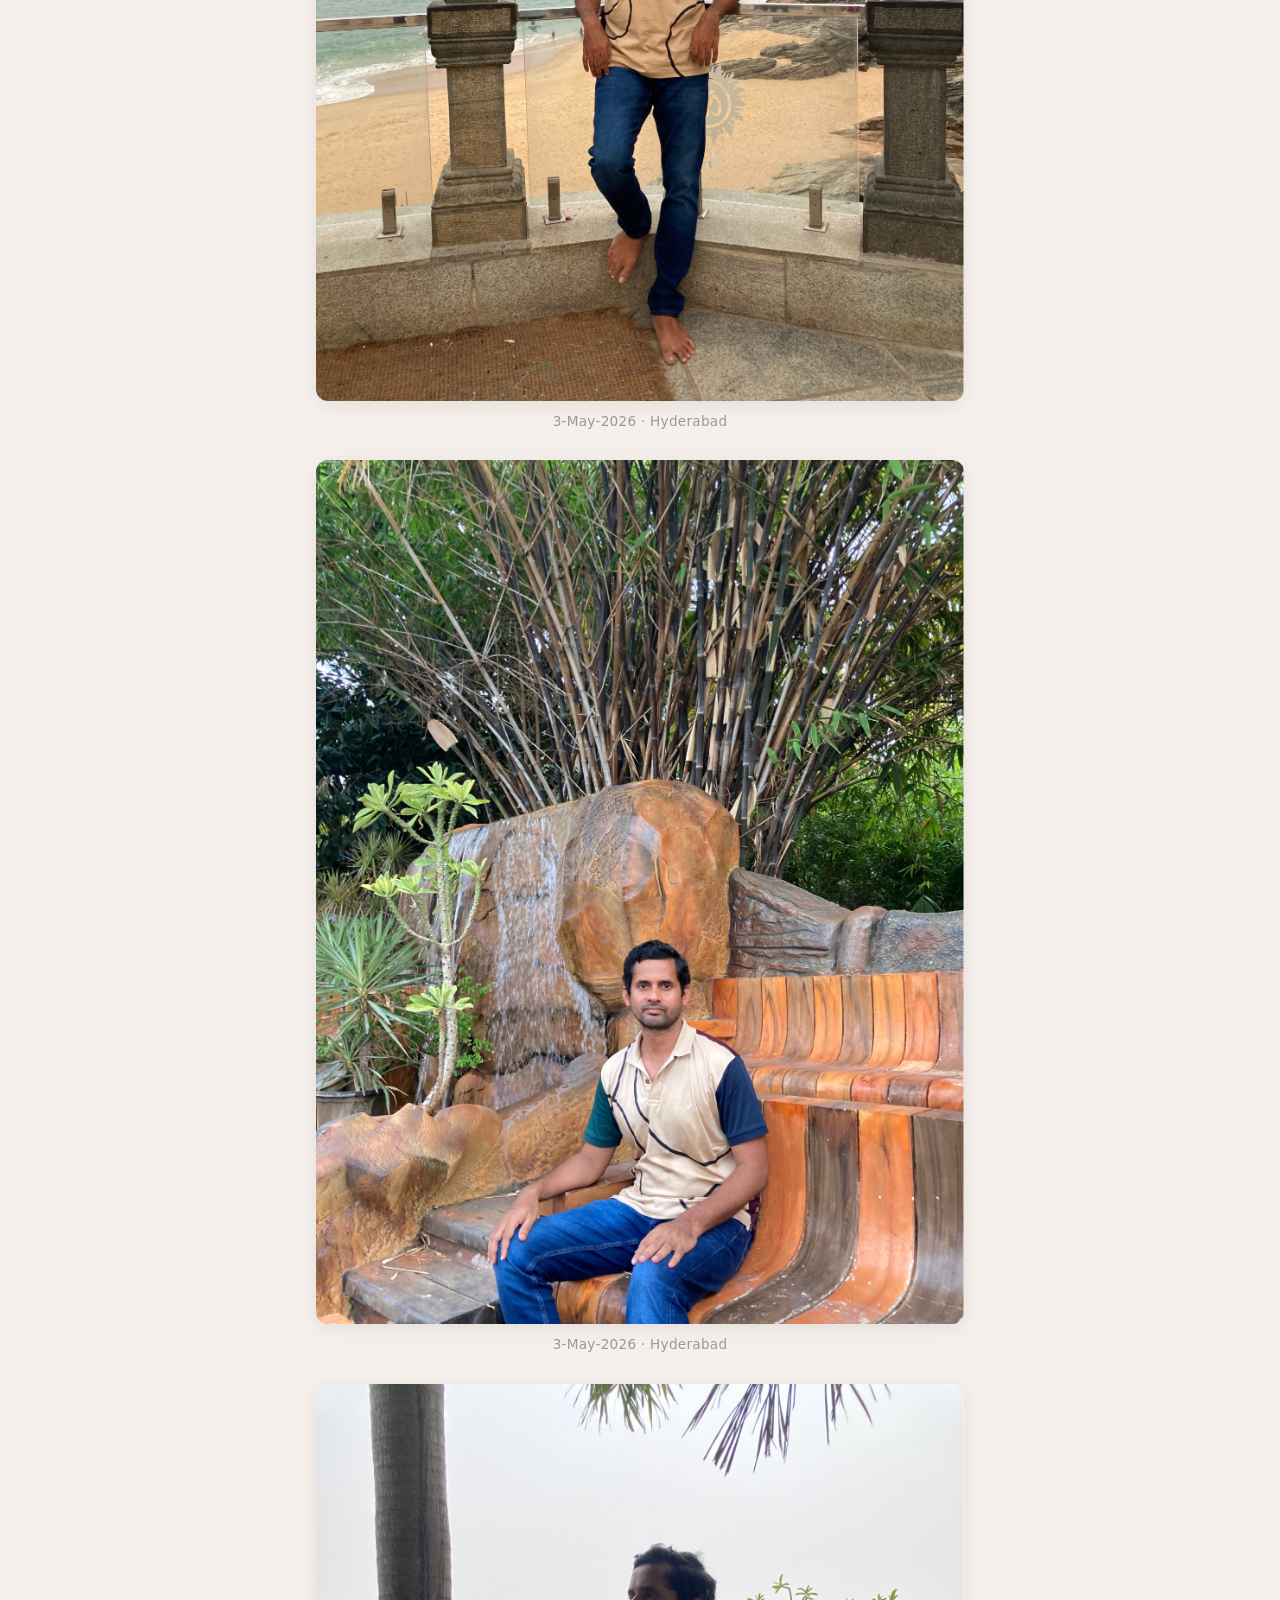
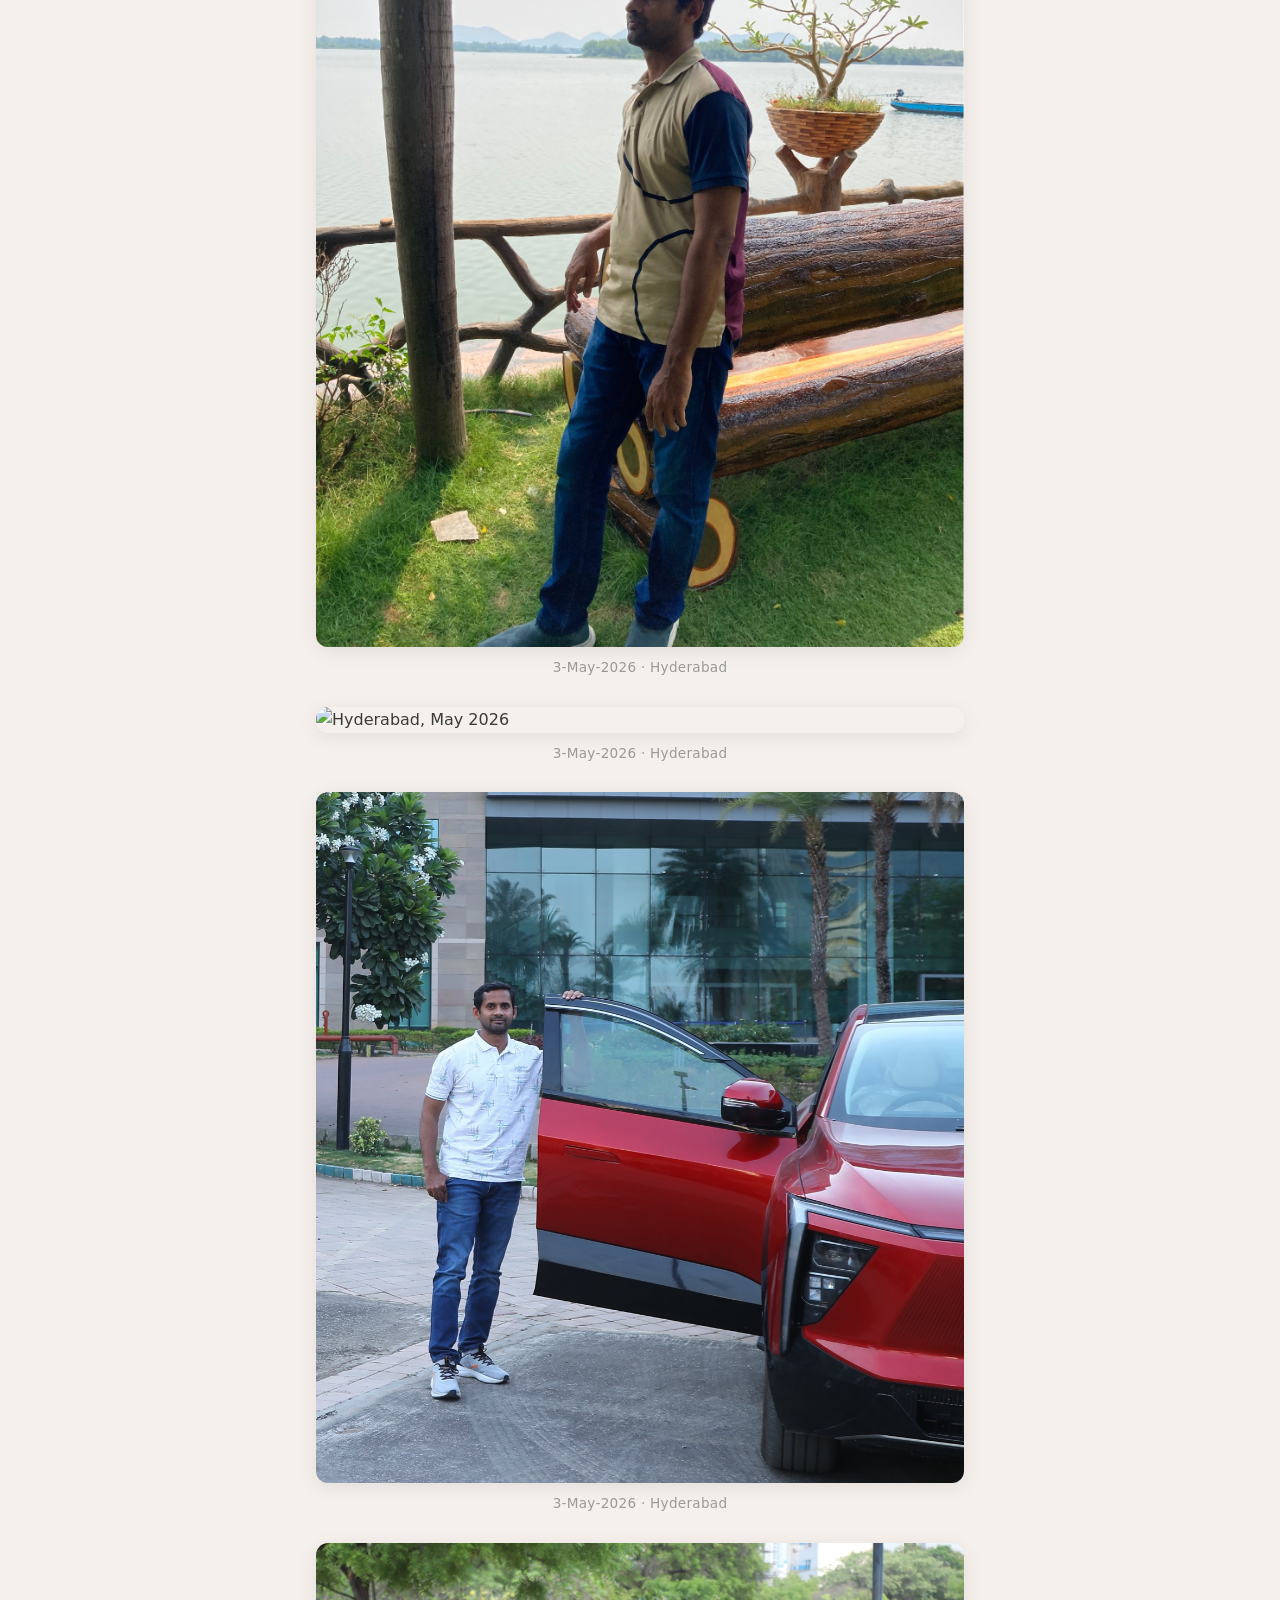
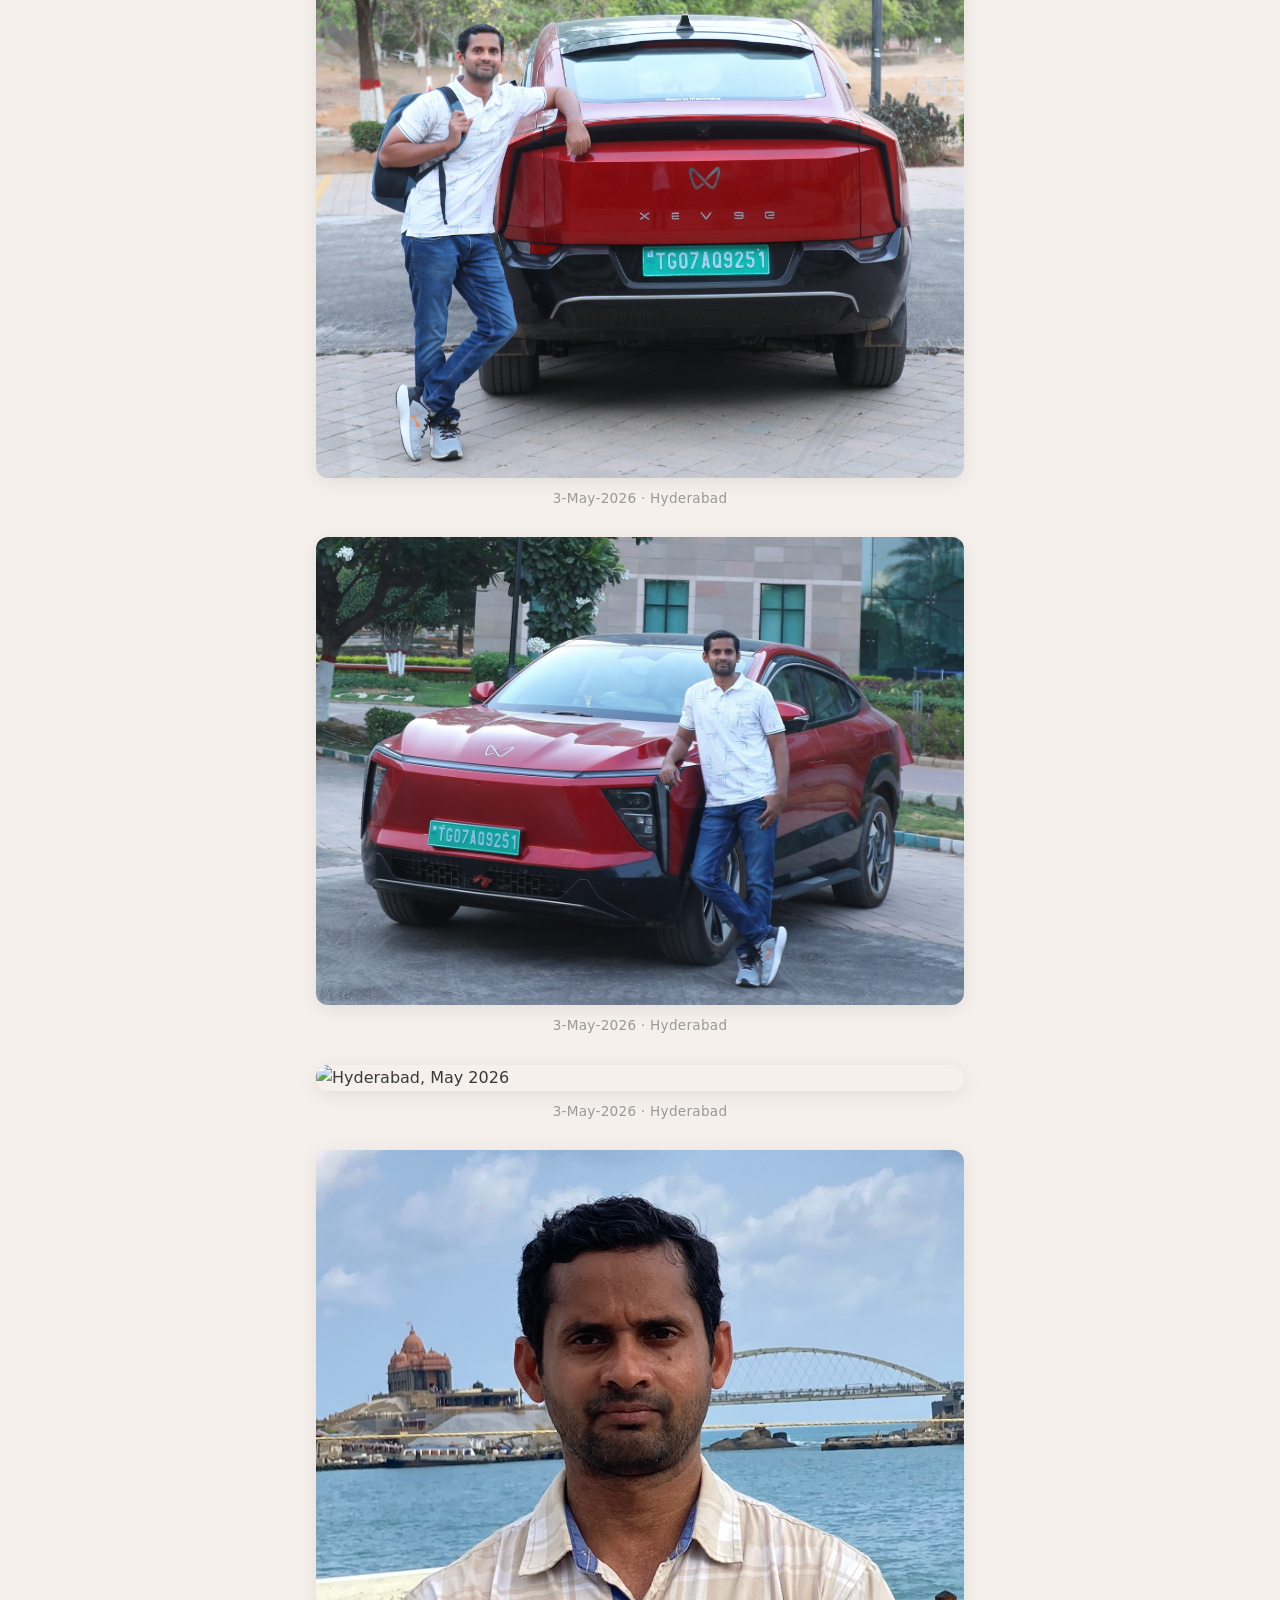
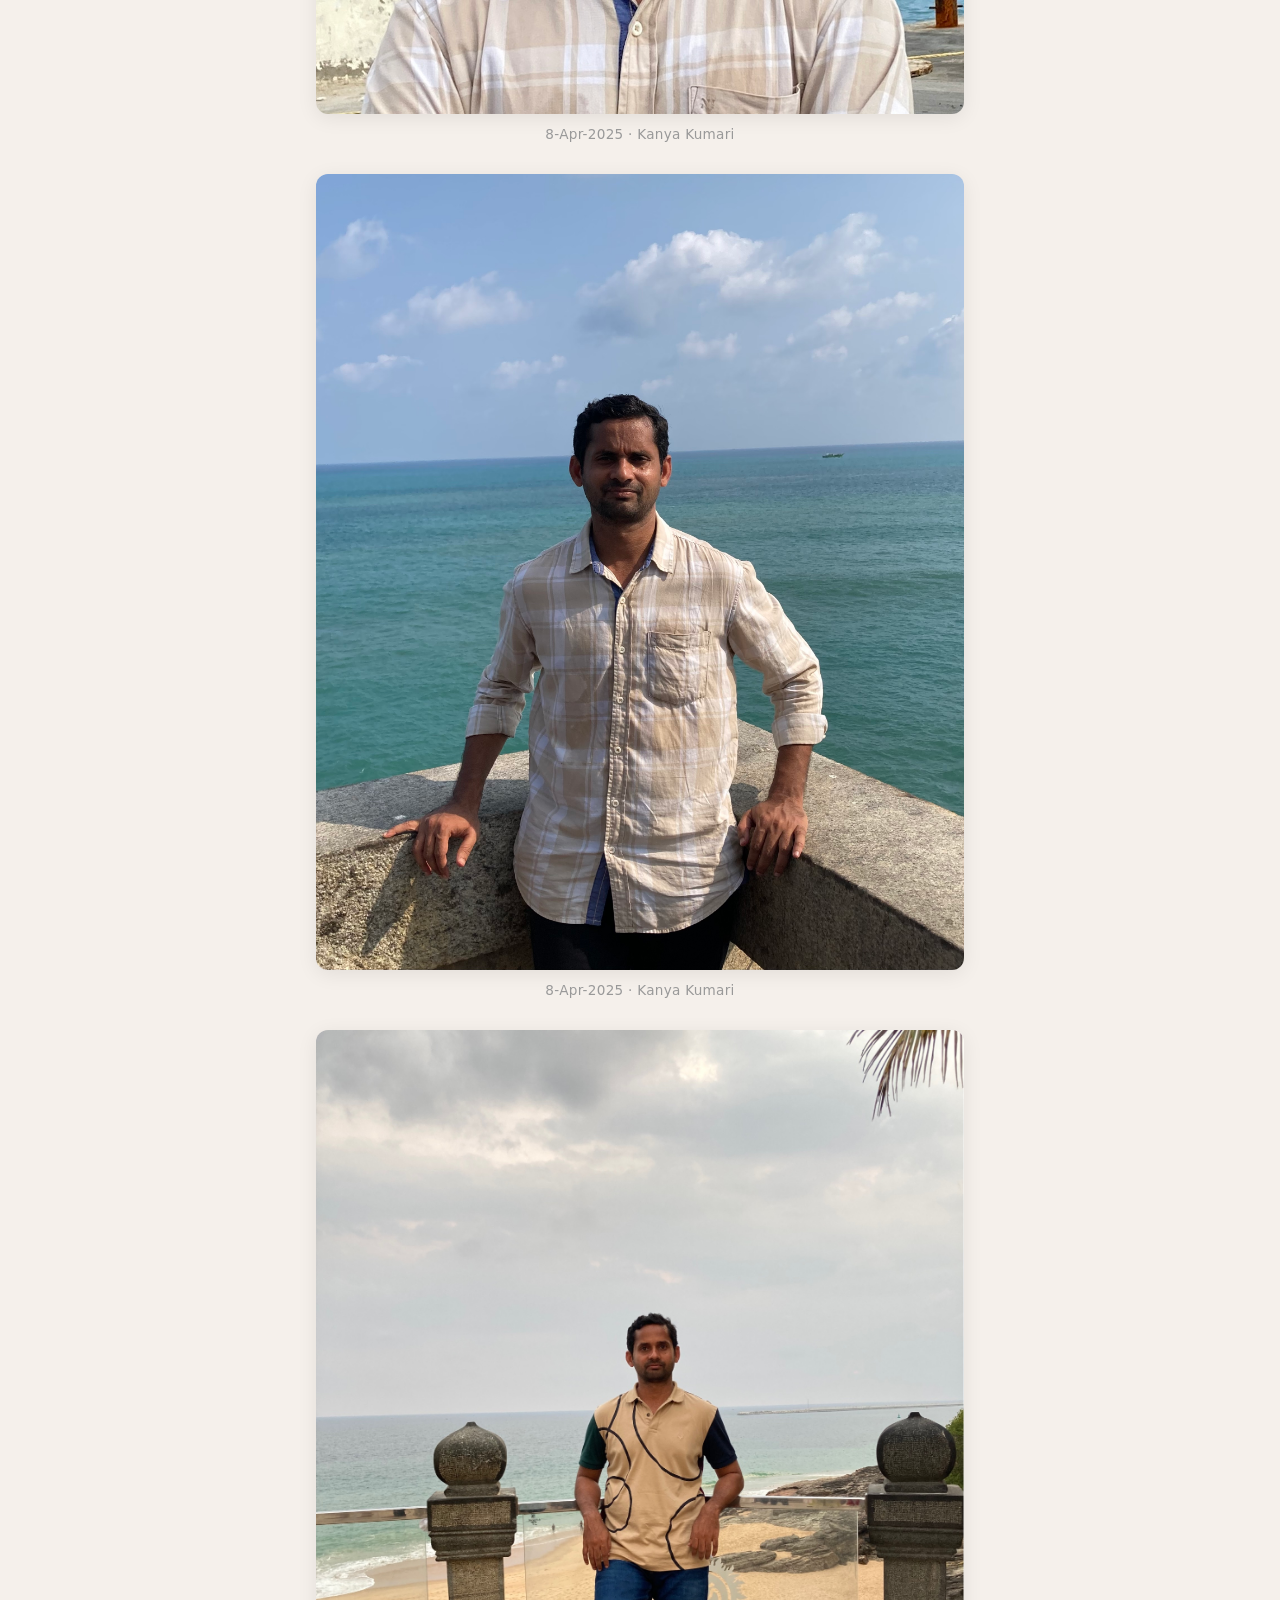
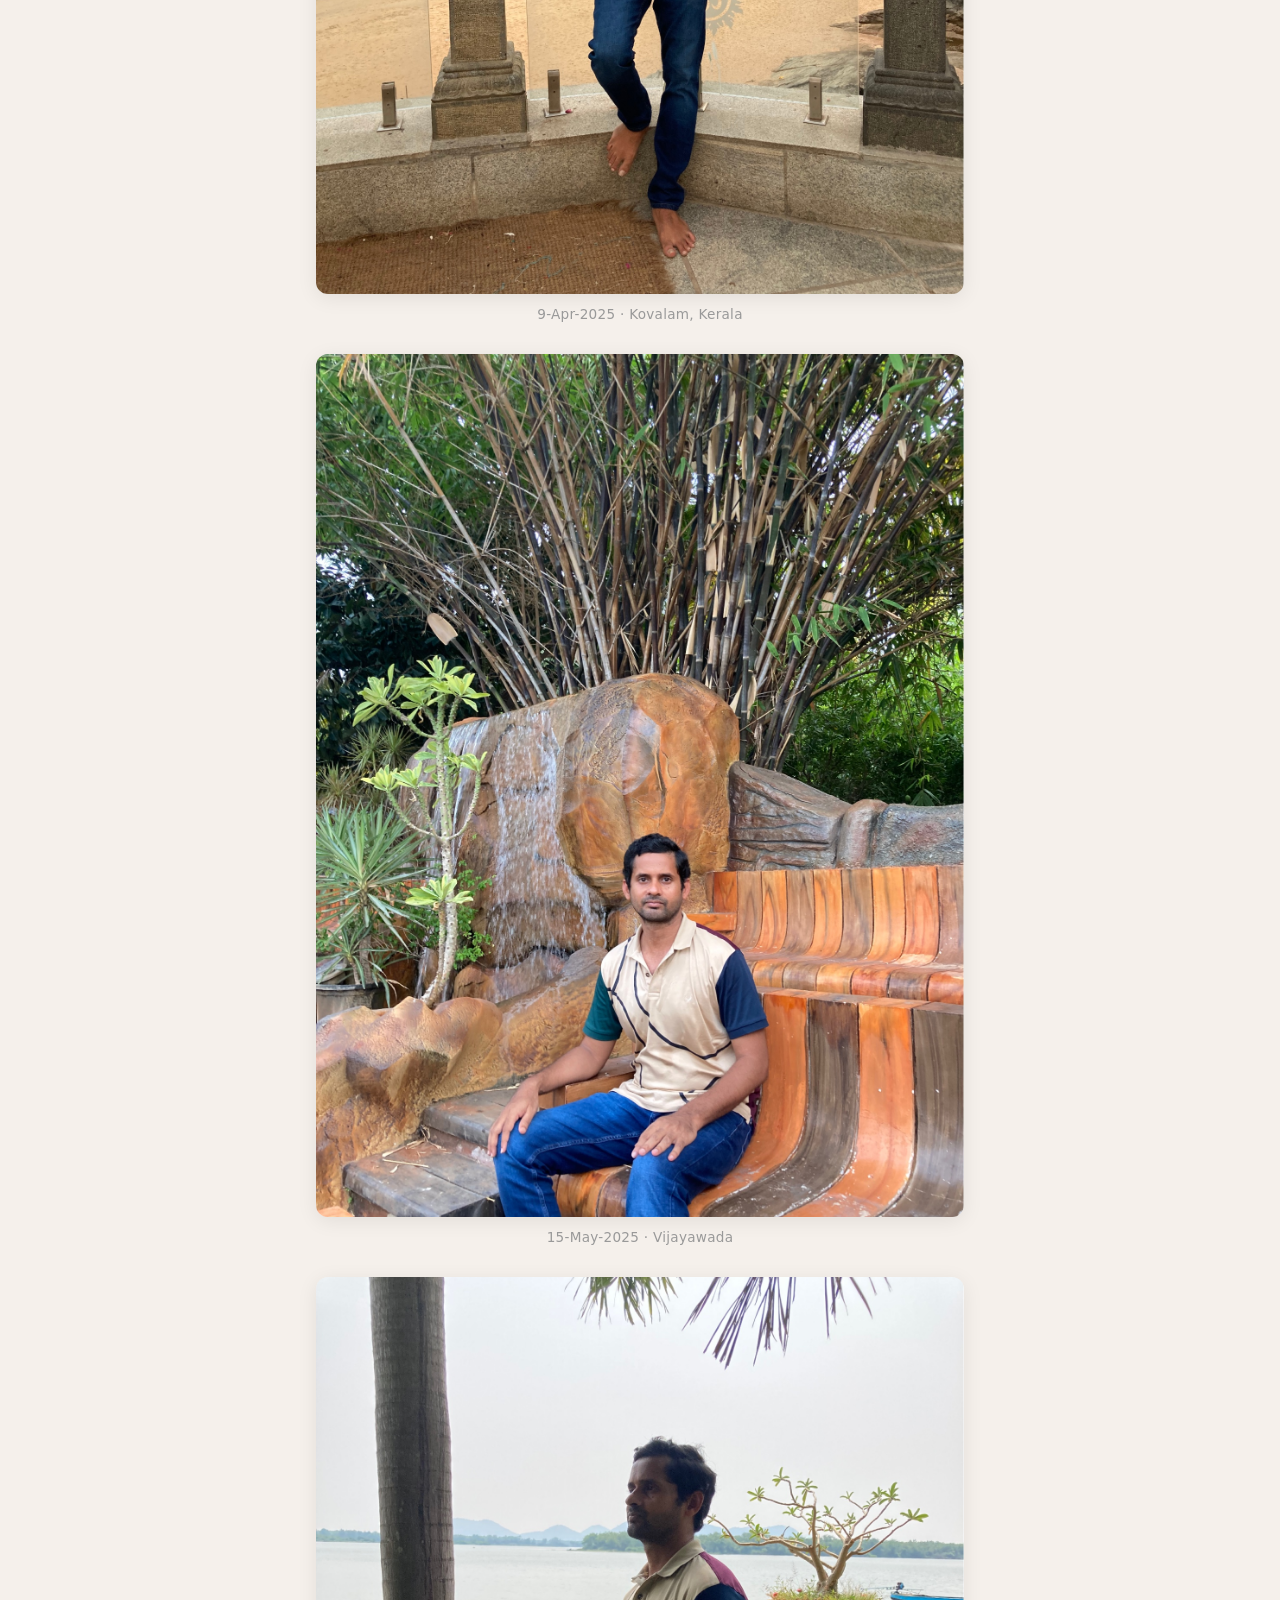
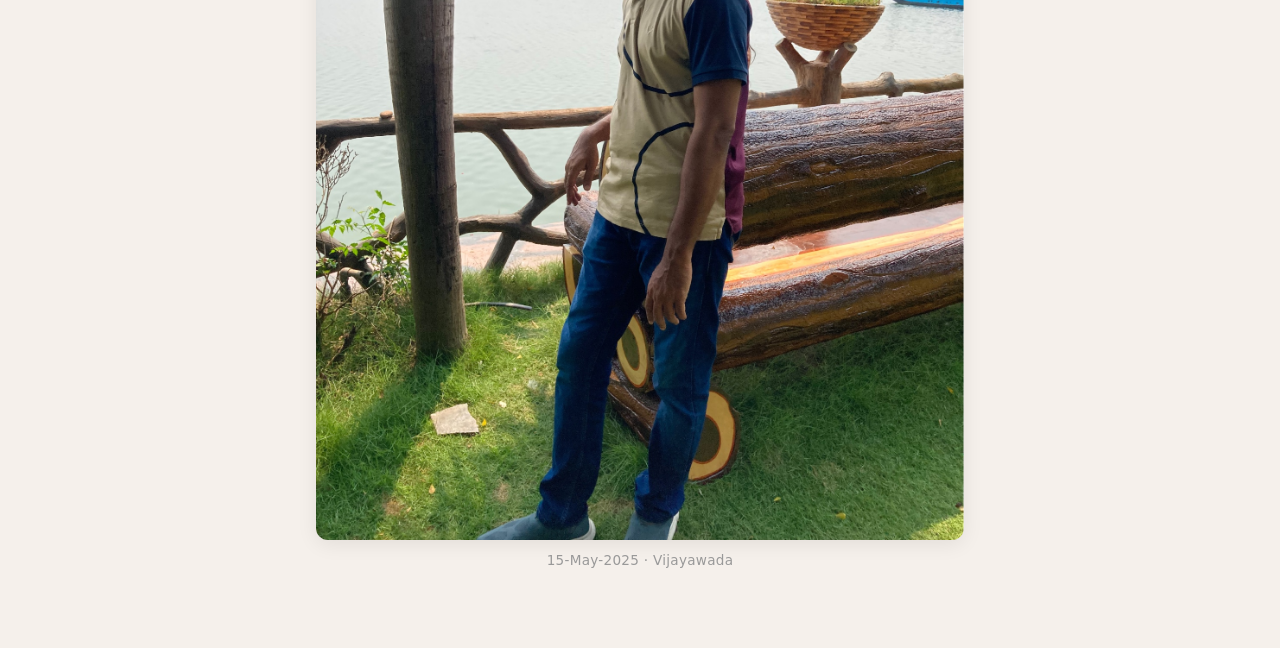
==== commit 29a1aa6c: "Introduced multiple variants of the profile" ====
--- a/biodata/santosh/index.html
+++ b/biodata/santosh/index.html
@@ -8,7 +8,38 @@
   </head>
   <body>
     <div class="container" id="app"></div>
-    <script src="data.js?v=2"></script>
-    <script src="app.js?v=2"></script>
+    <script>
+      (function() {
+        const params = new URLSearchParams(window.location.search);
+        let variant = (params.get('v') || 'A').trim().toUpperCase();
+        if (!/^[A-Z0-9_-]+$/.test(variant)) {
+          variant = 'A';
+        }
+        window.CURRENT_VARIANT = variant;
+
+        function loadScript(src, onSuccess, onError) {
+          const s = document.createElement('script');
+          s.src = src;
+          s.onload = onSuccess;
+          s.onerror = onError;
+          document.body.appendChild(s);
+        }
+
+        const variantScriptSrc = `data-${variant.toLowerCase()}.js?v=2`;
+        loadScript(
+          variantScriptSrc,
+          function() {
+            loadScript('app.js?v=2');
+          },
+          function() {
+            console.warn(`Failed to load ${variantScriptSrc}. Falling back to data-a.js.`);
+            window.CURRENT_VARIANT = 'A';
+            loadScript('data-a.js?v=2', function() {
+              loadScript('app.js?v=2');
+            });
+          }
+        );
+      })();
+    </script>
   </body>
 </html>
--- a/biodata/santosh/style.css
+++ b/biodata/santosh/style.css
@@ -82,11 +82,11 @@
 }
 
 .proof-links {
-  display: inline-flex;
+  display: flex;
   flex-wrap: wrap;
   gap: 6px;
-  margin-left: 8px;
-  vertical-align: middle;
+  margin-top: 6px;
+  align-items: center;
 }
 
 .proof-badge {
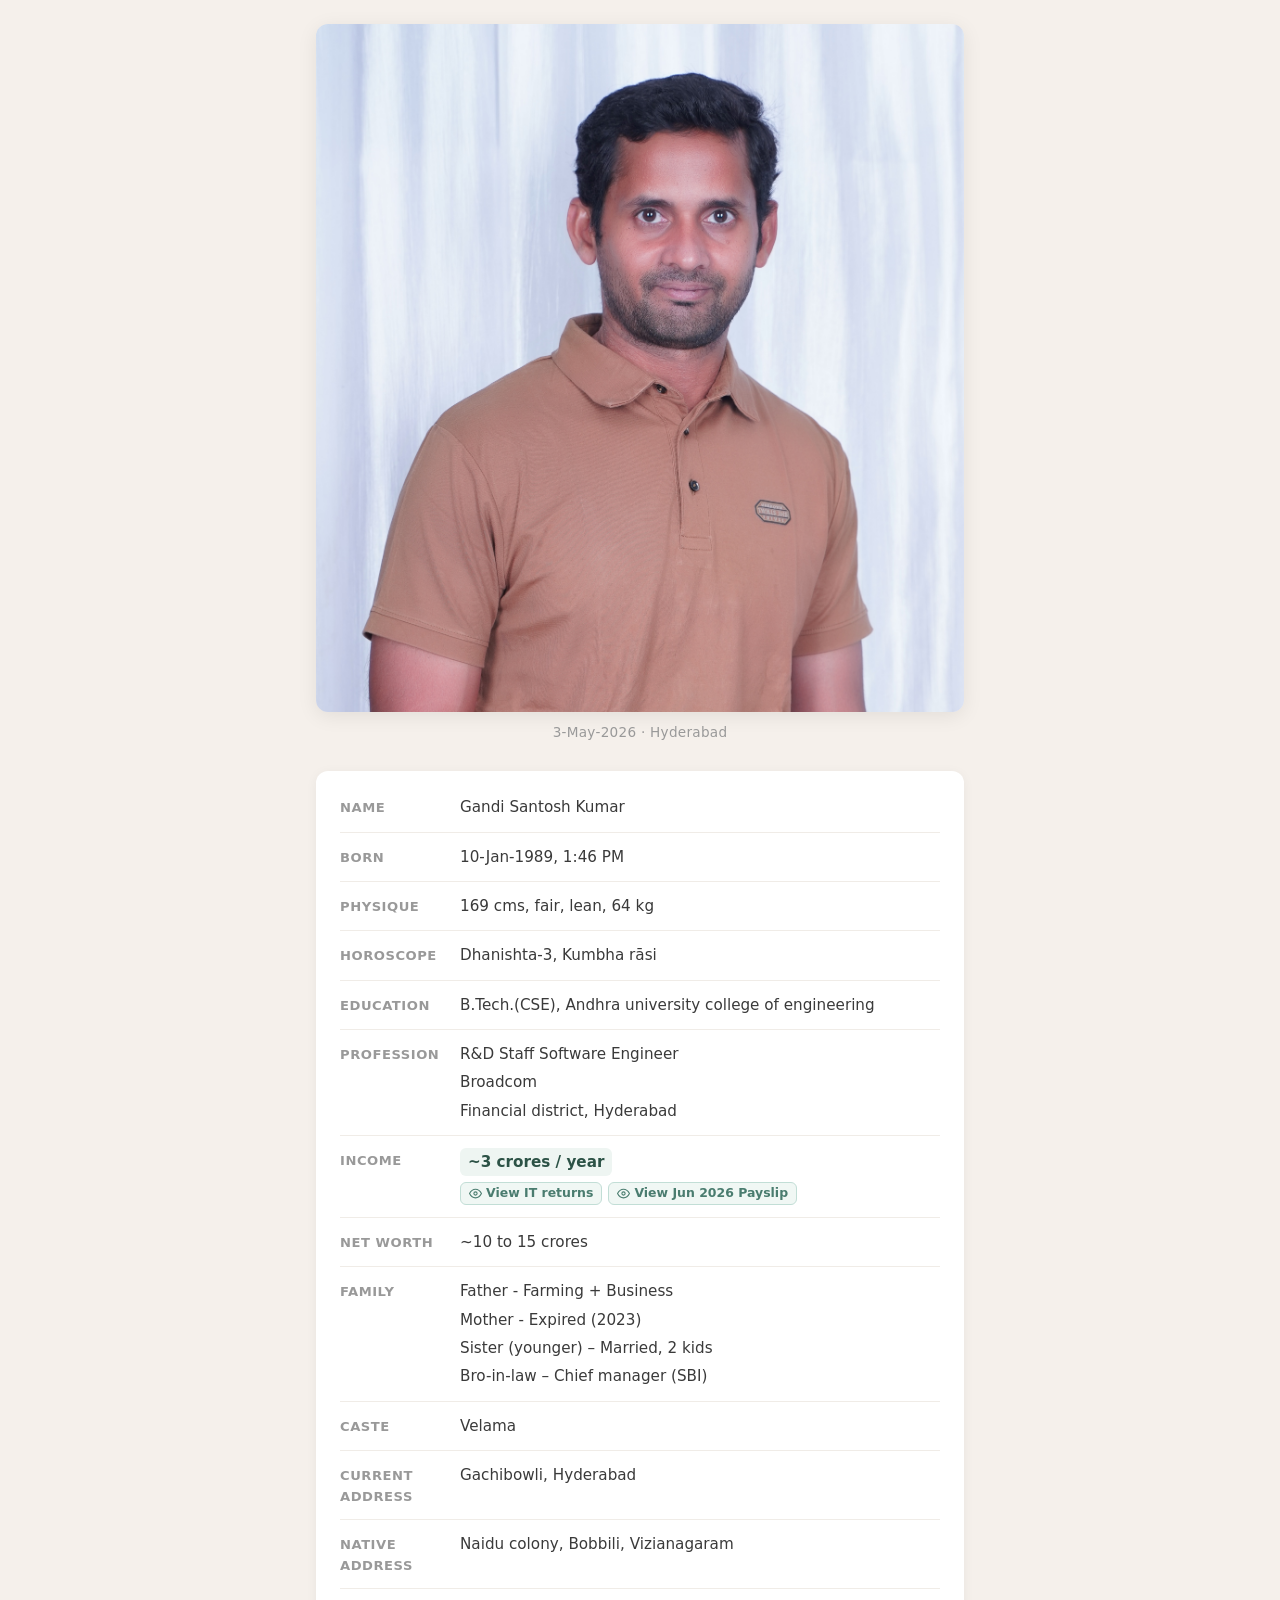
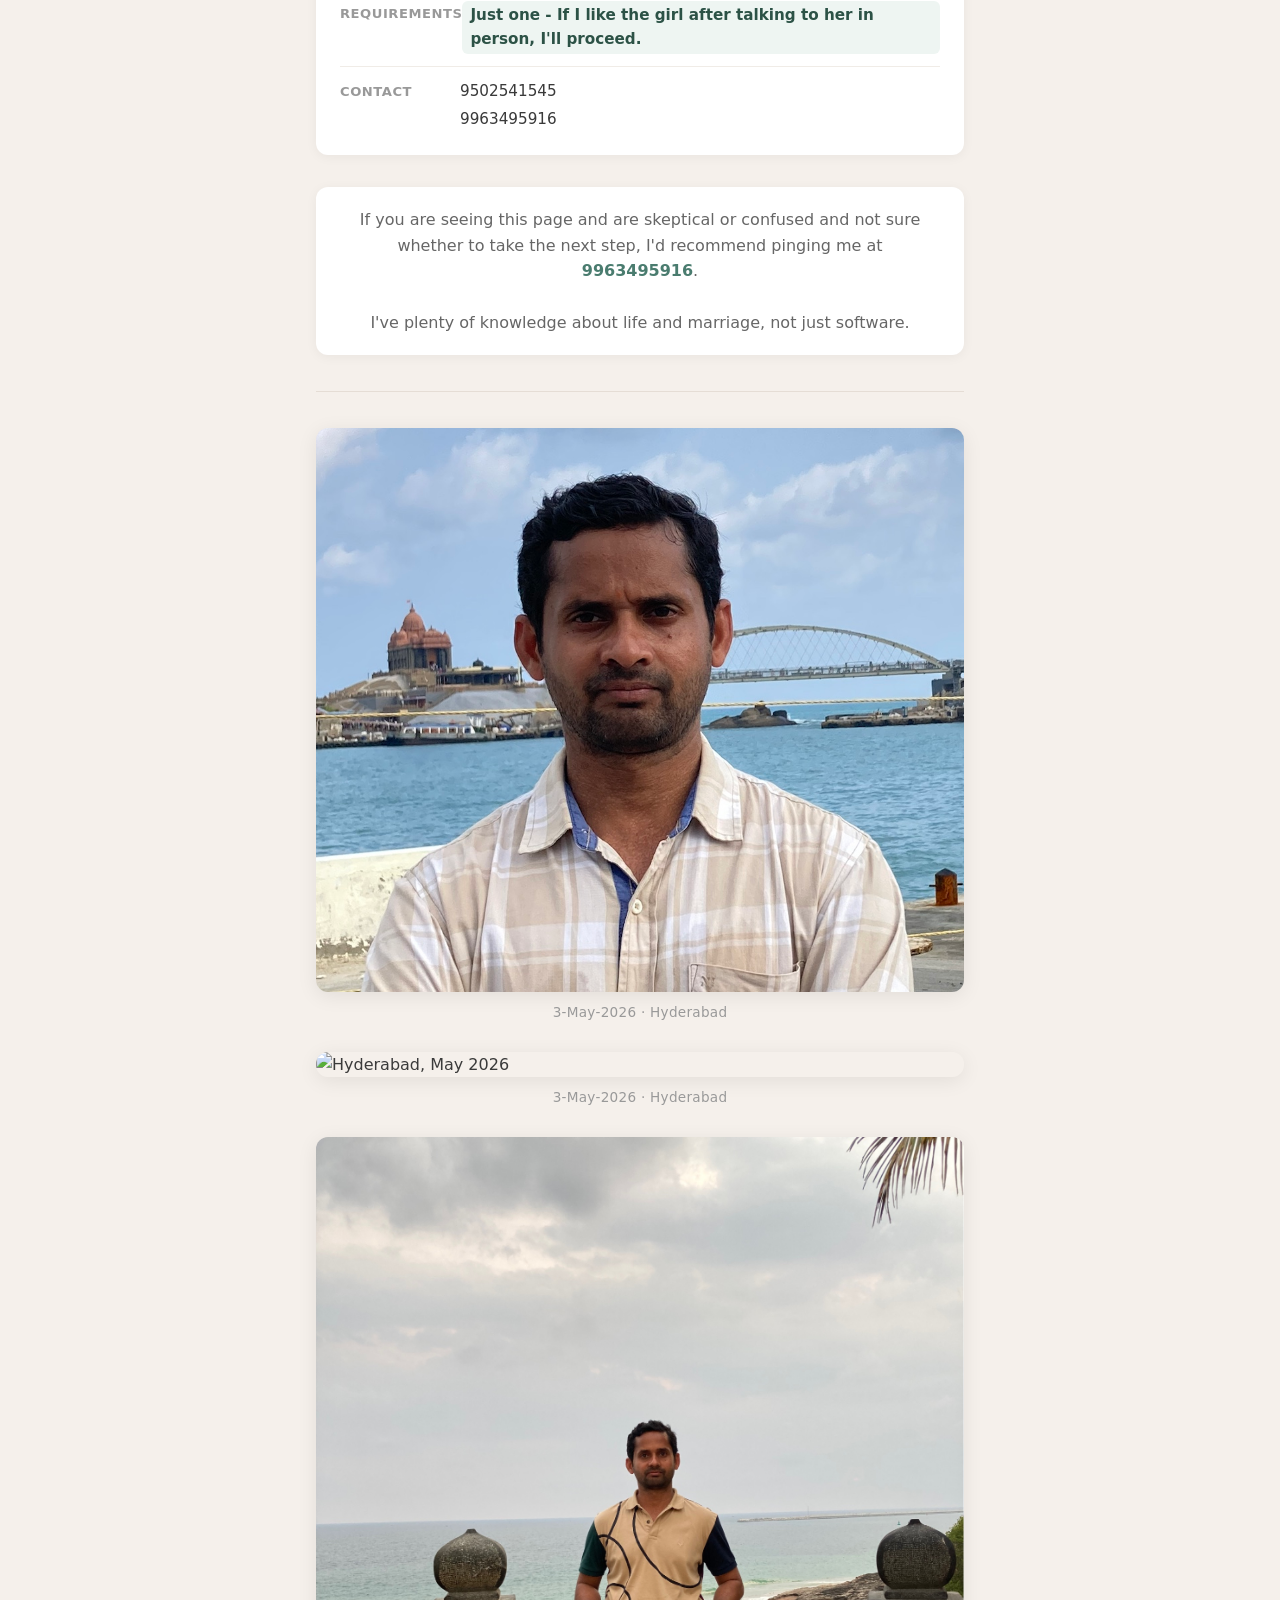
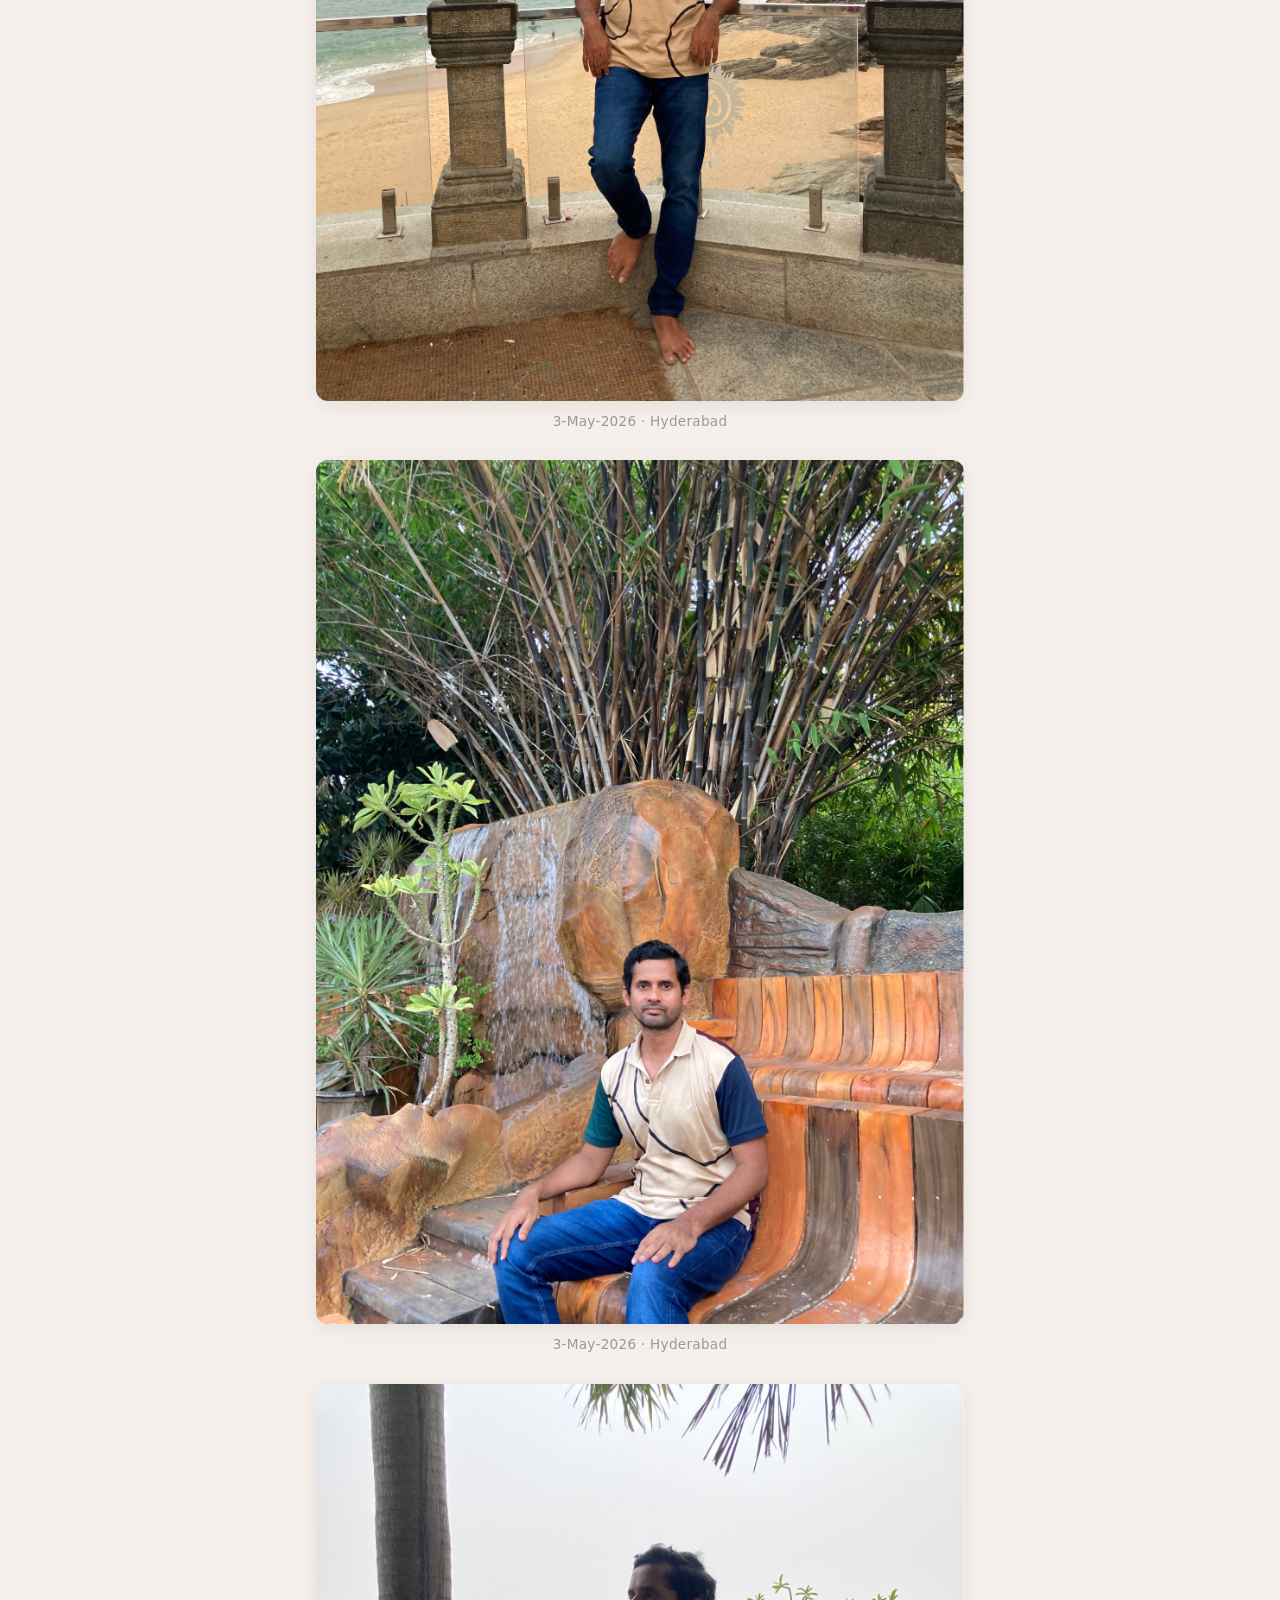
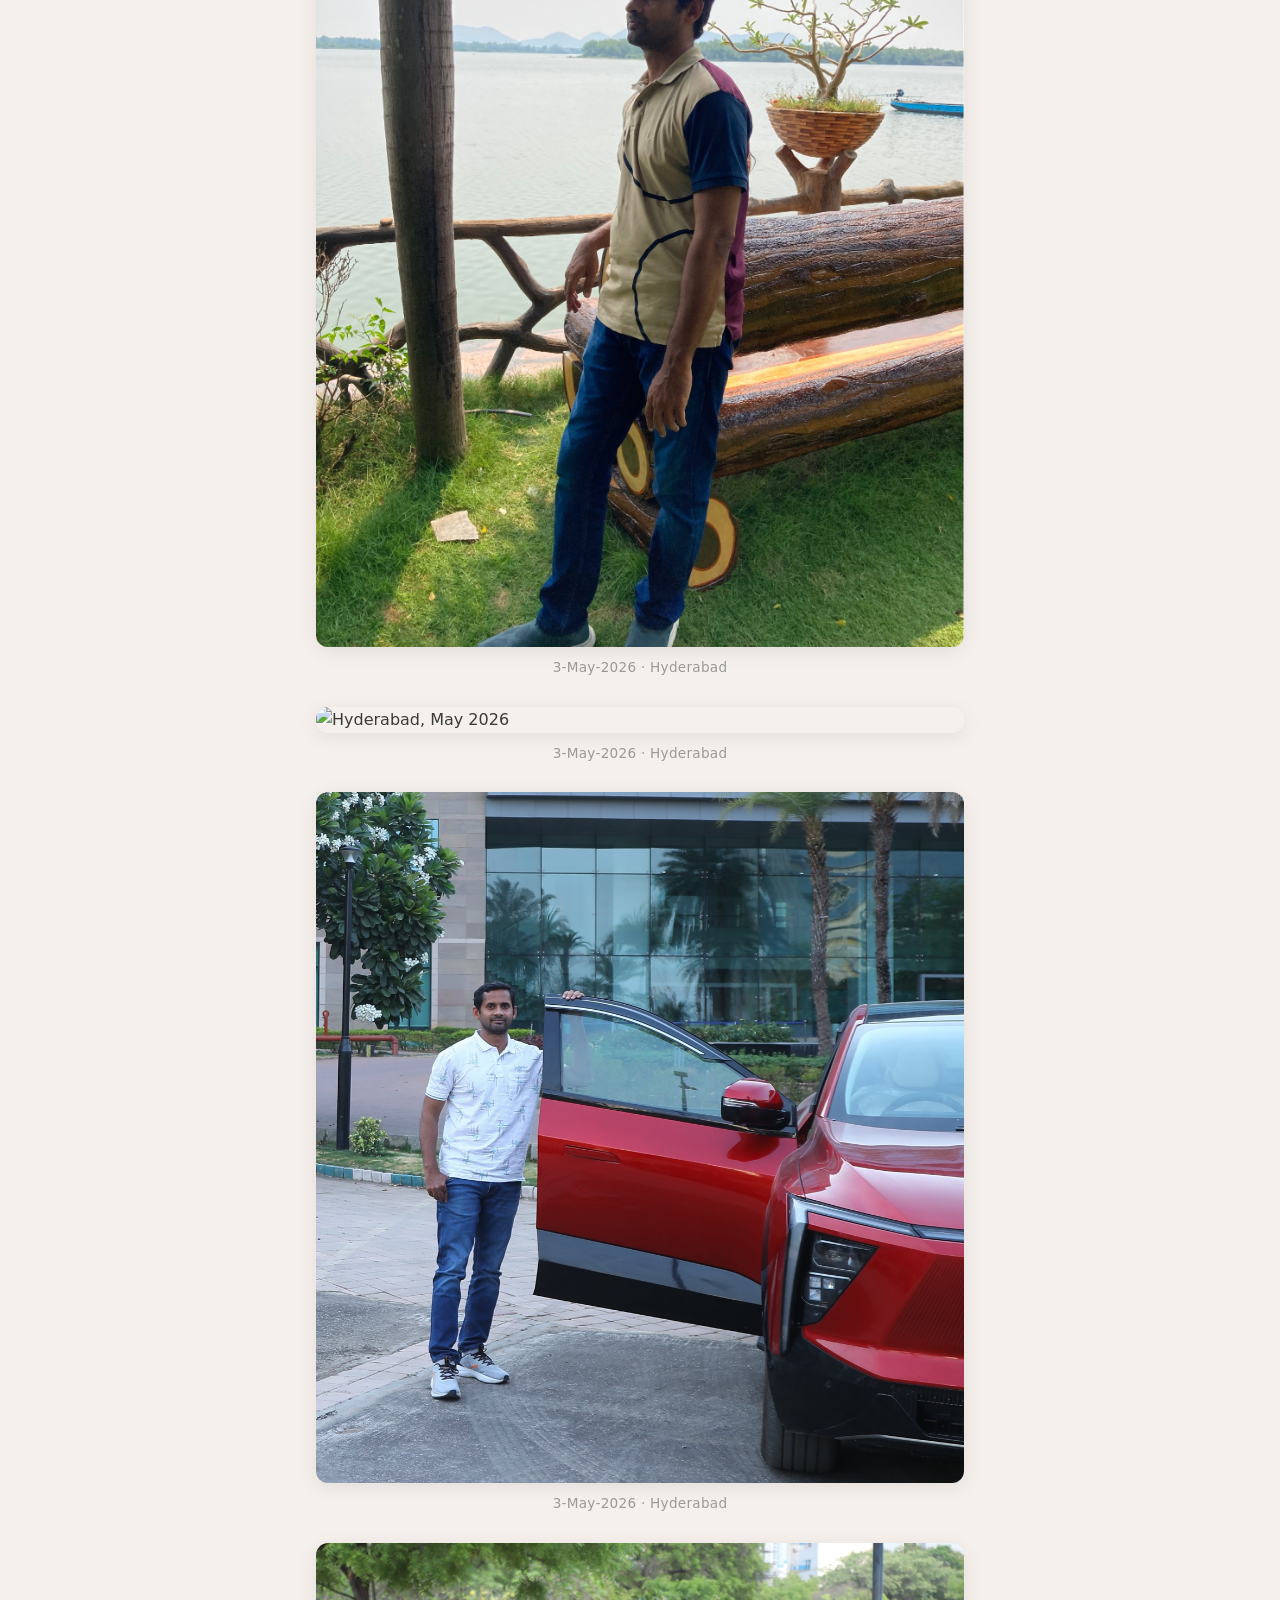
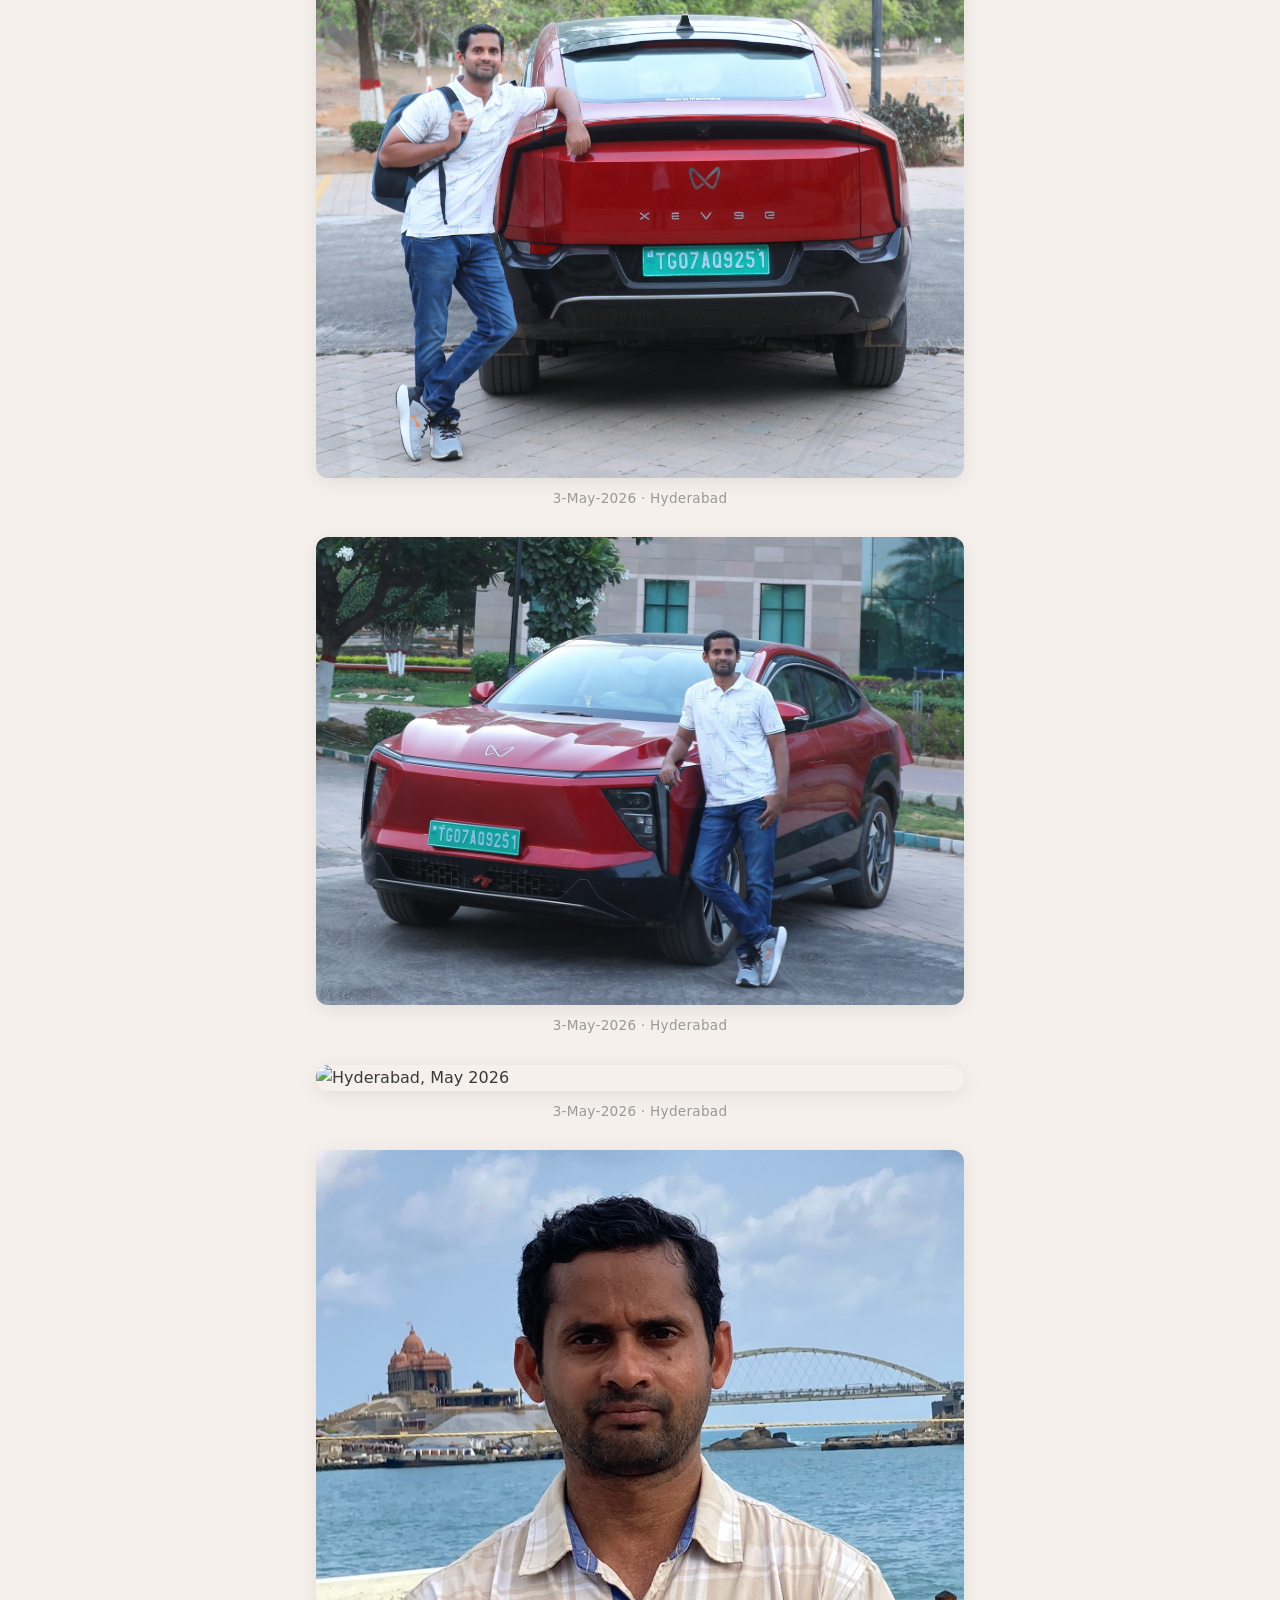
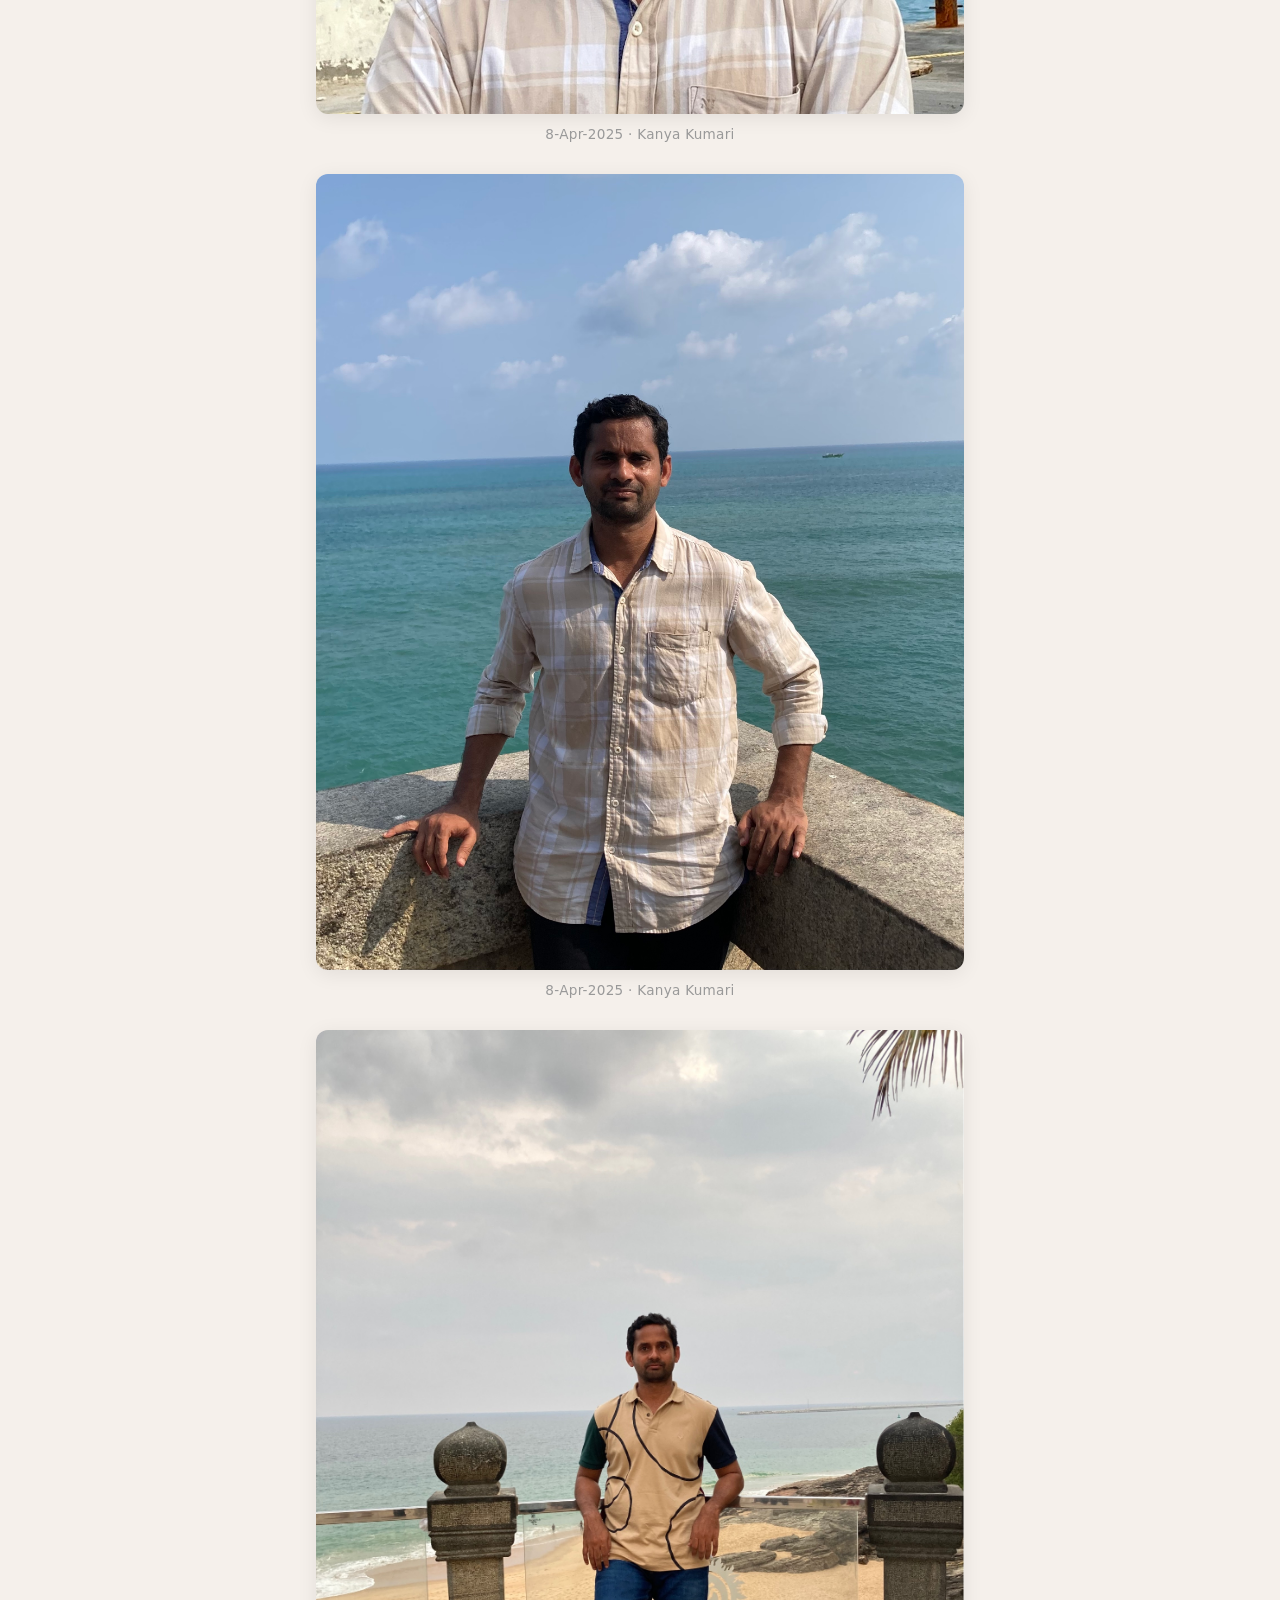
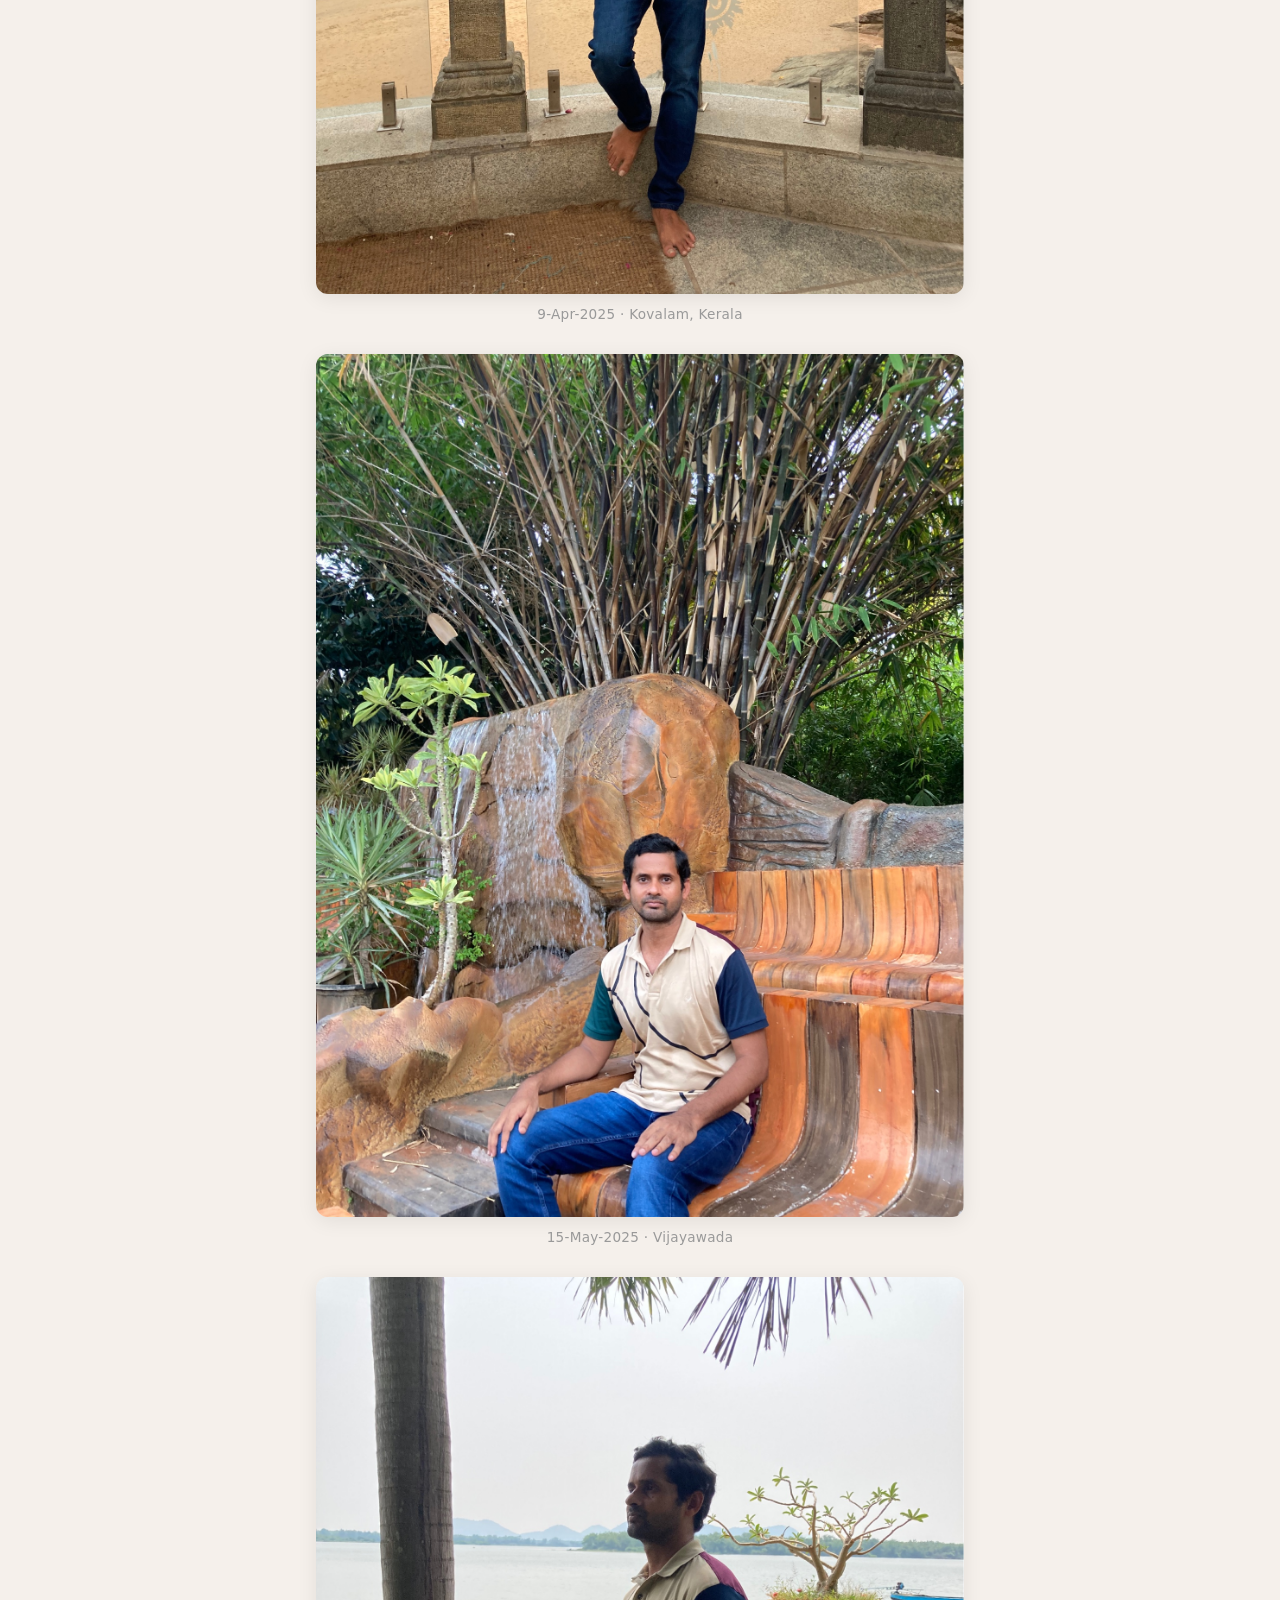
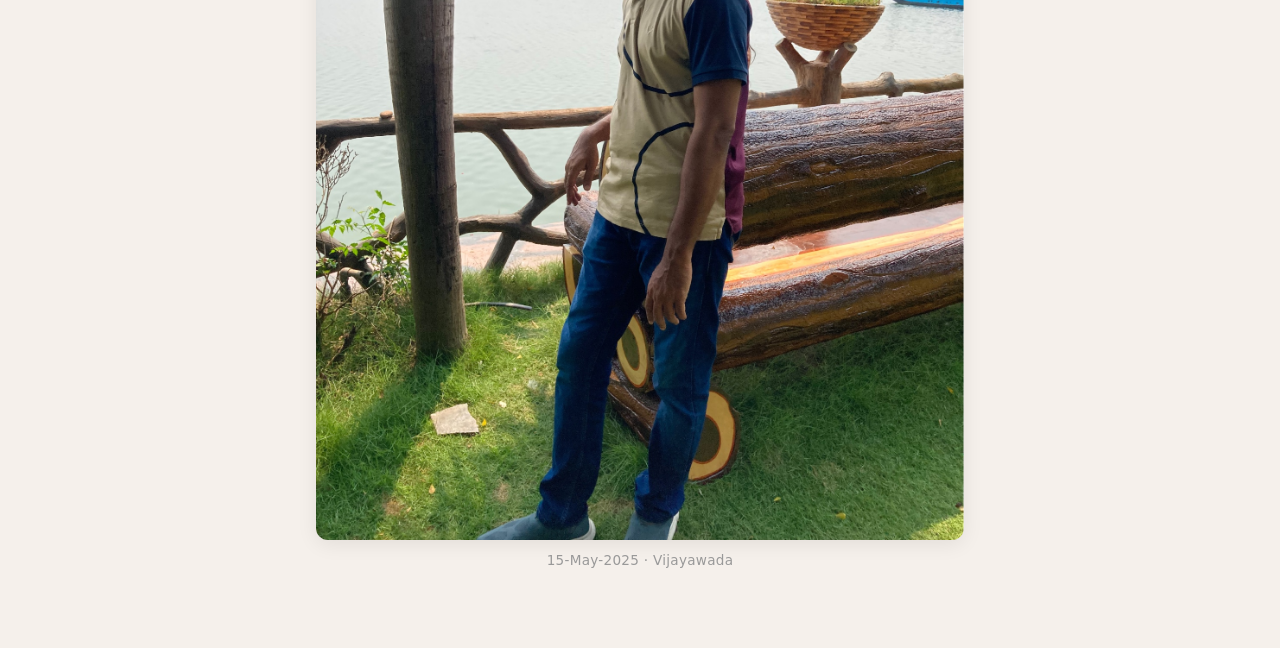
==== commit d0cd2a7f: "Log visits before geo lookup to avoid dropping short-lived visits Previously the Firestore write onl" ====
--- a/biodata/santosh/index.html
+++ b/biodata/santosh/index.html
@@ -25,17 +25,17 @@
           document.body.appendChild(s);
         }
 
-        const variantScriptSrc = `data-${variant.toLowerCase()}.js?v=2`;
+        const variantScriptSrc = `data-${variant.toLowerCase()}.js?v=3`;
         loadScript(
           variantScriptSrc,
           function() {
-            loadScript('app.js?v=2');
+            loadScript('app.js?v=3');
           },
           function() {
             console.warn(`Failed to load ${variantScriptSrc}. Falling back to data-a.js.`);
             window.CURRENT_VARIANT = 'A';
-            loadScript('data-a.js?v=2', function() {
-              loadScript('app.js?v=2');
+            loadScript('data-a.js?v=3', function() {
+              loadScript('app.js?v=3');
             });
           }
         );
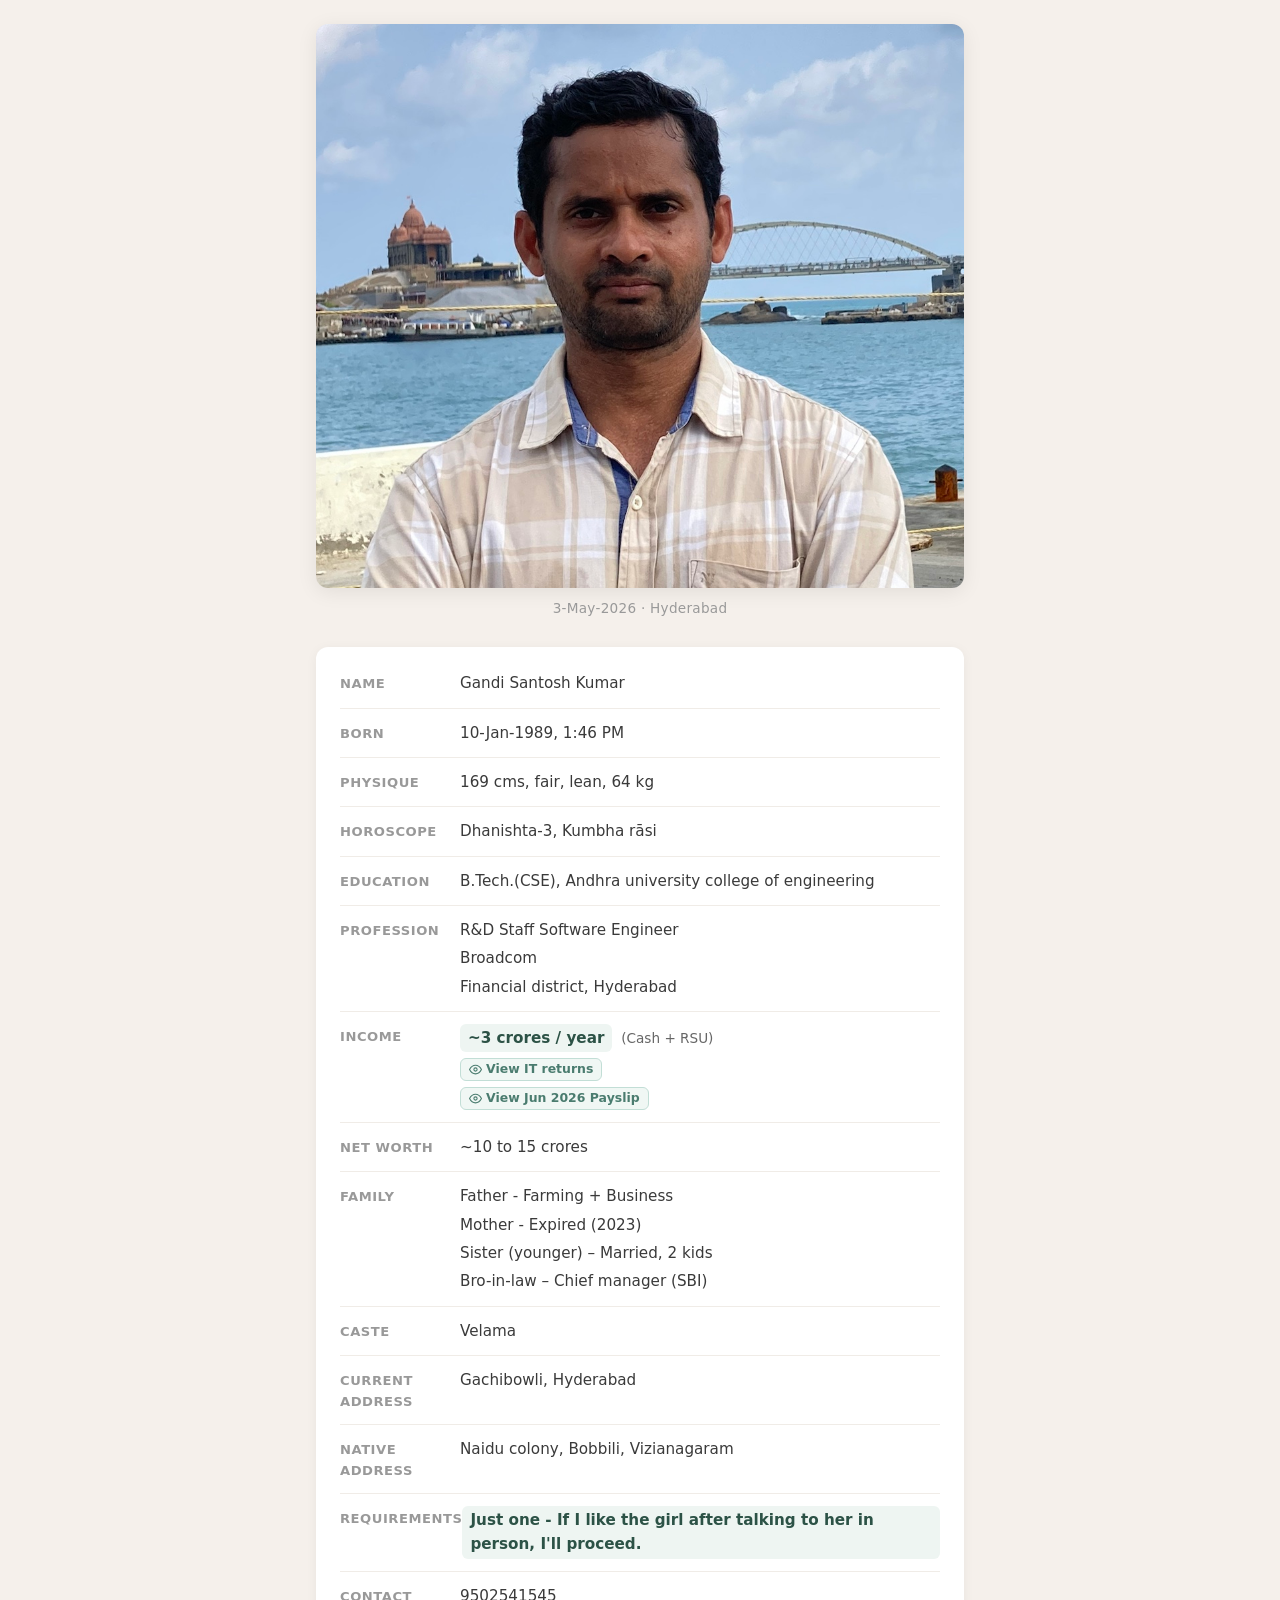
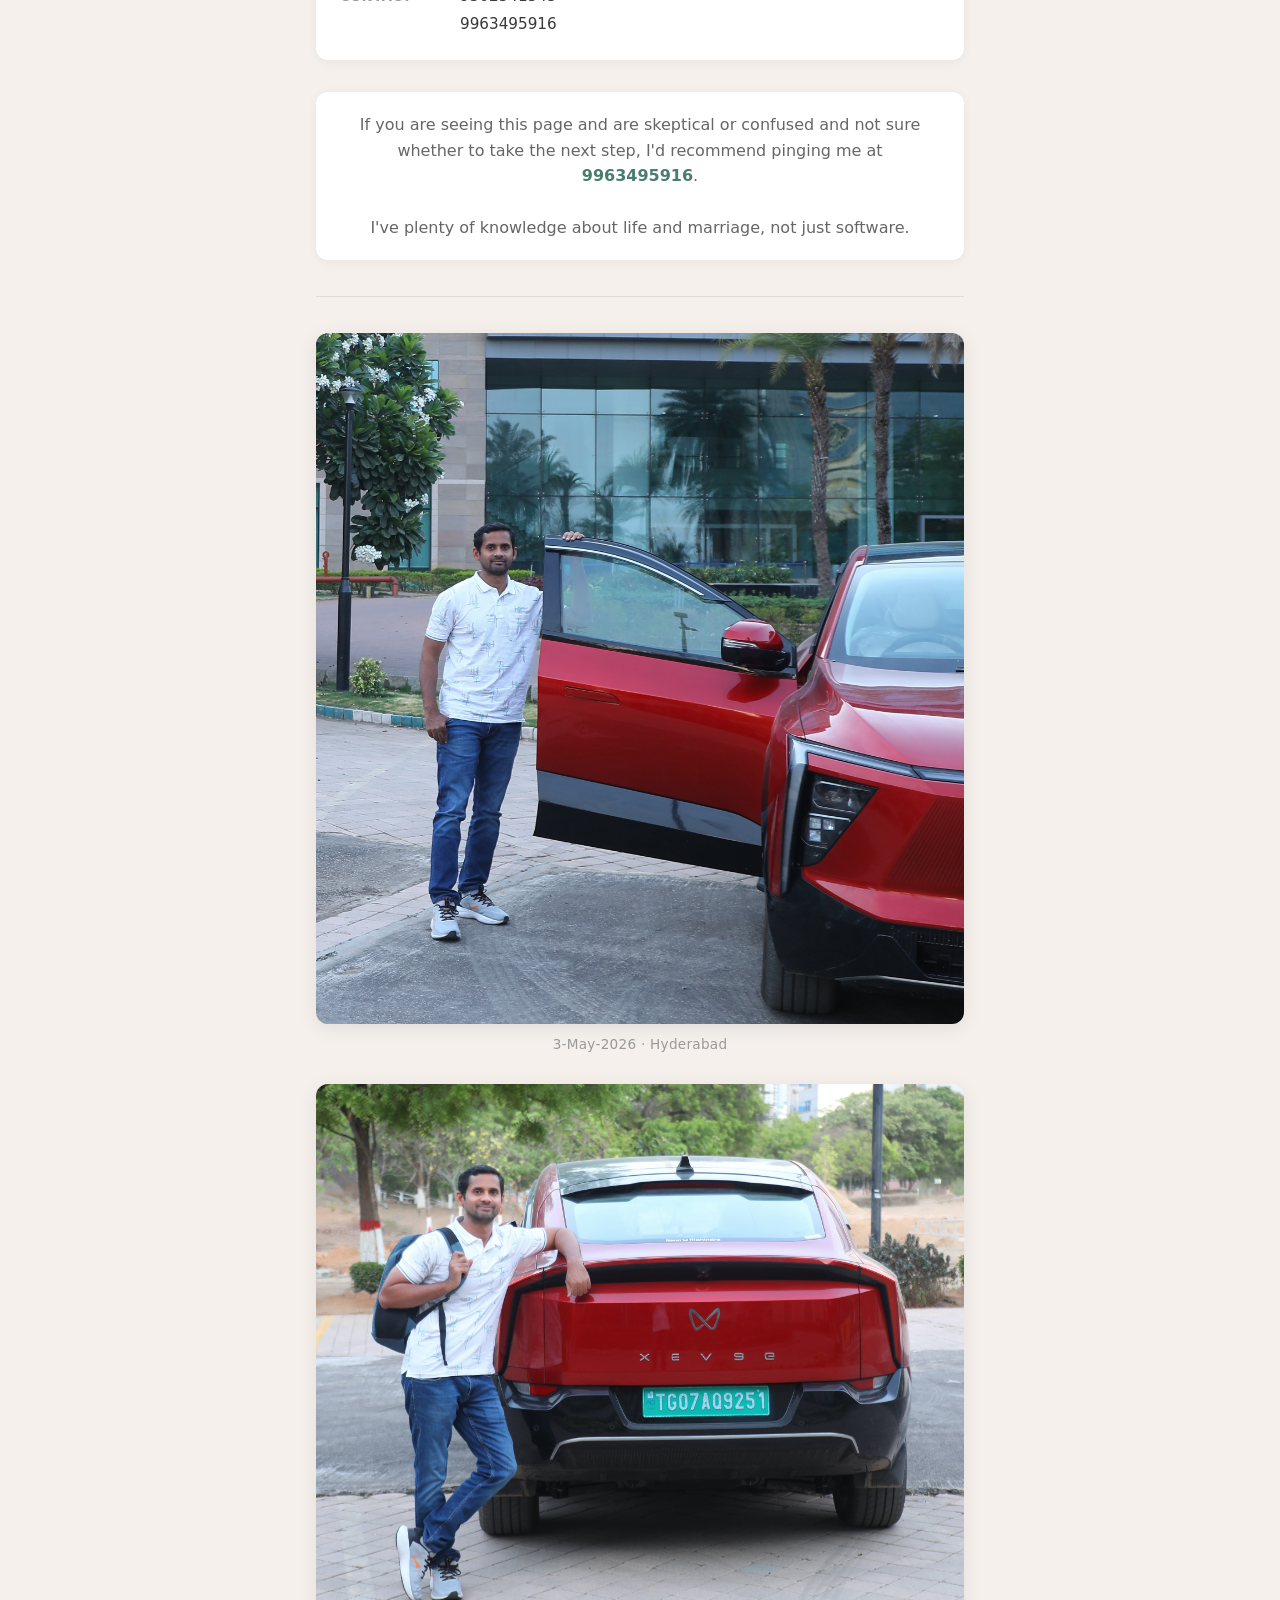
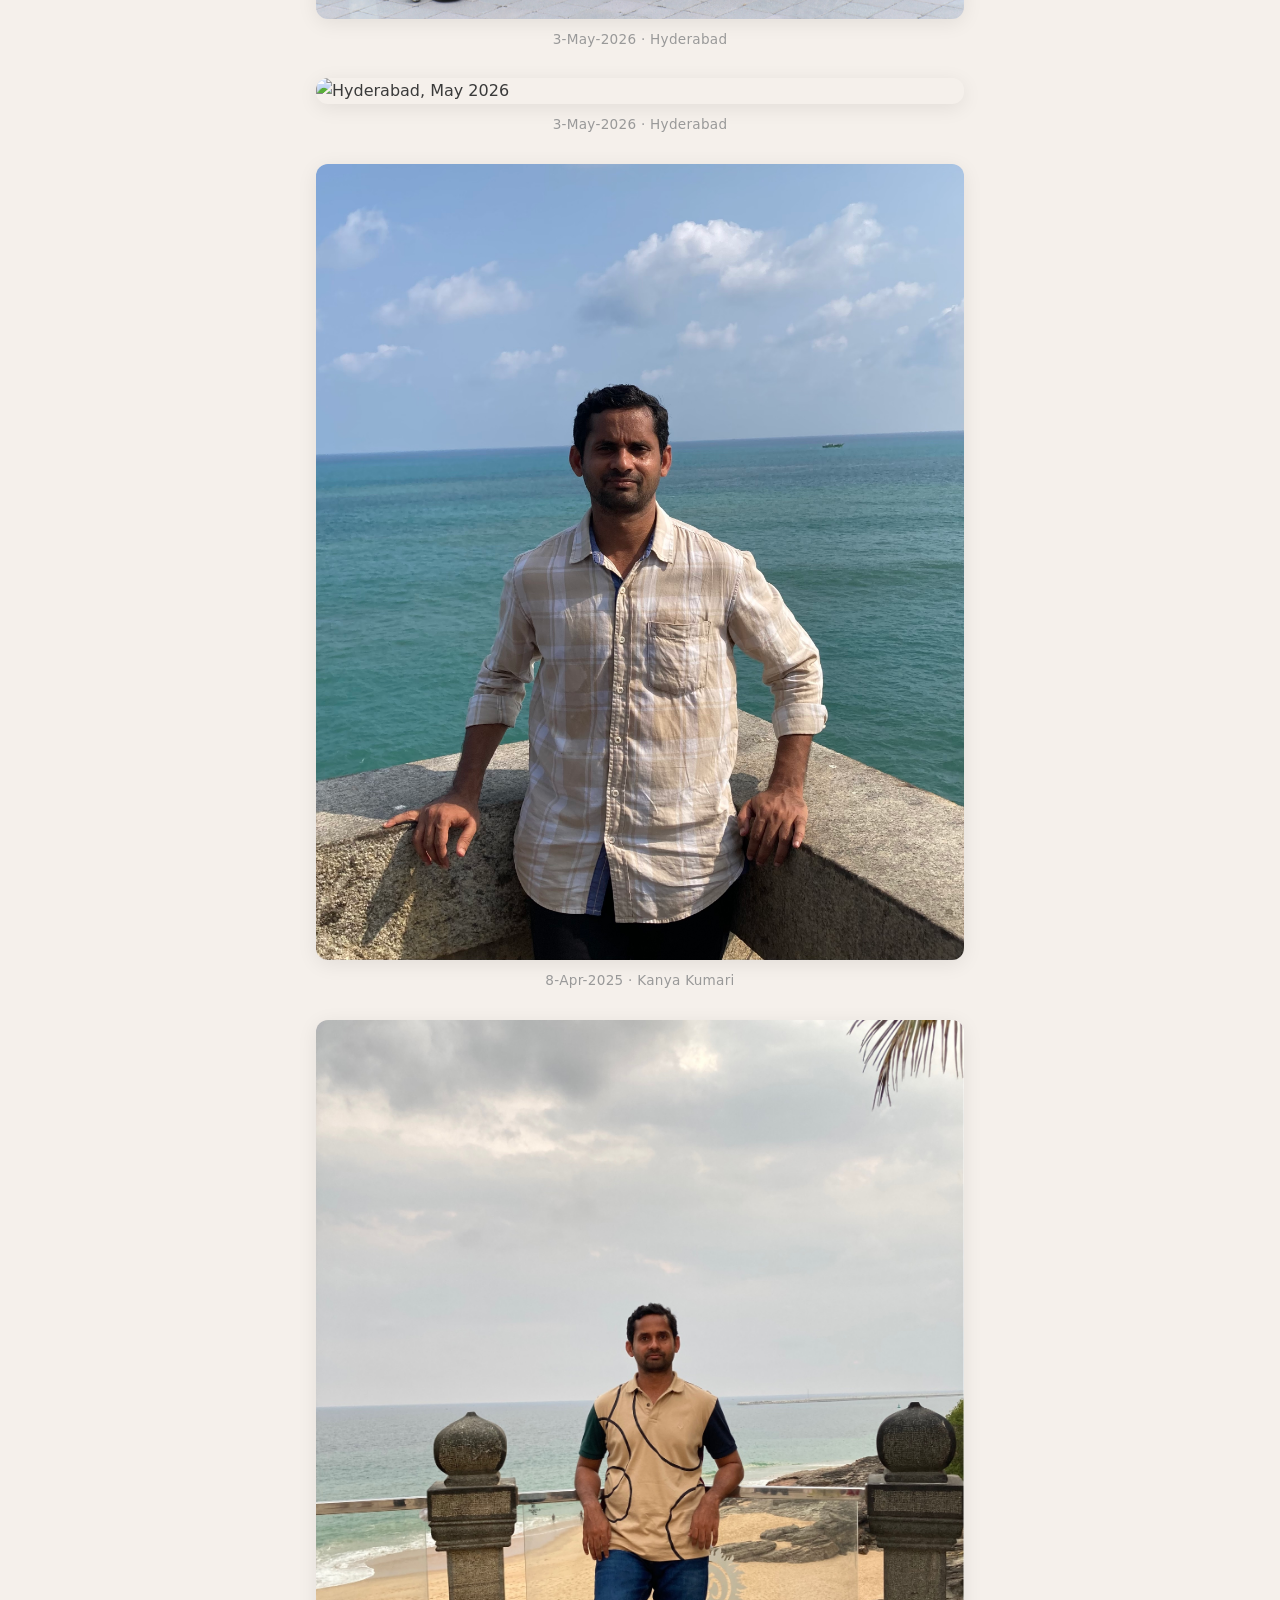
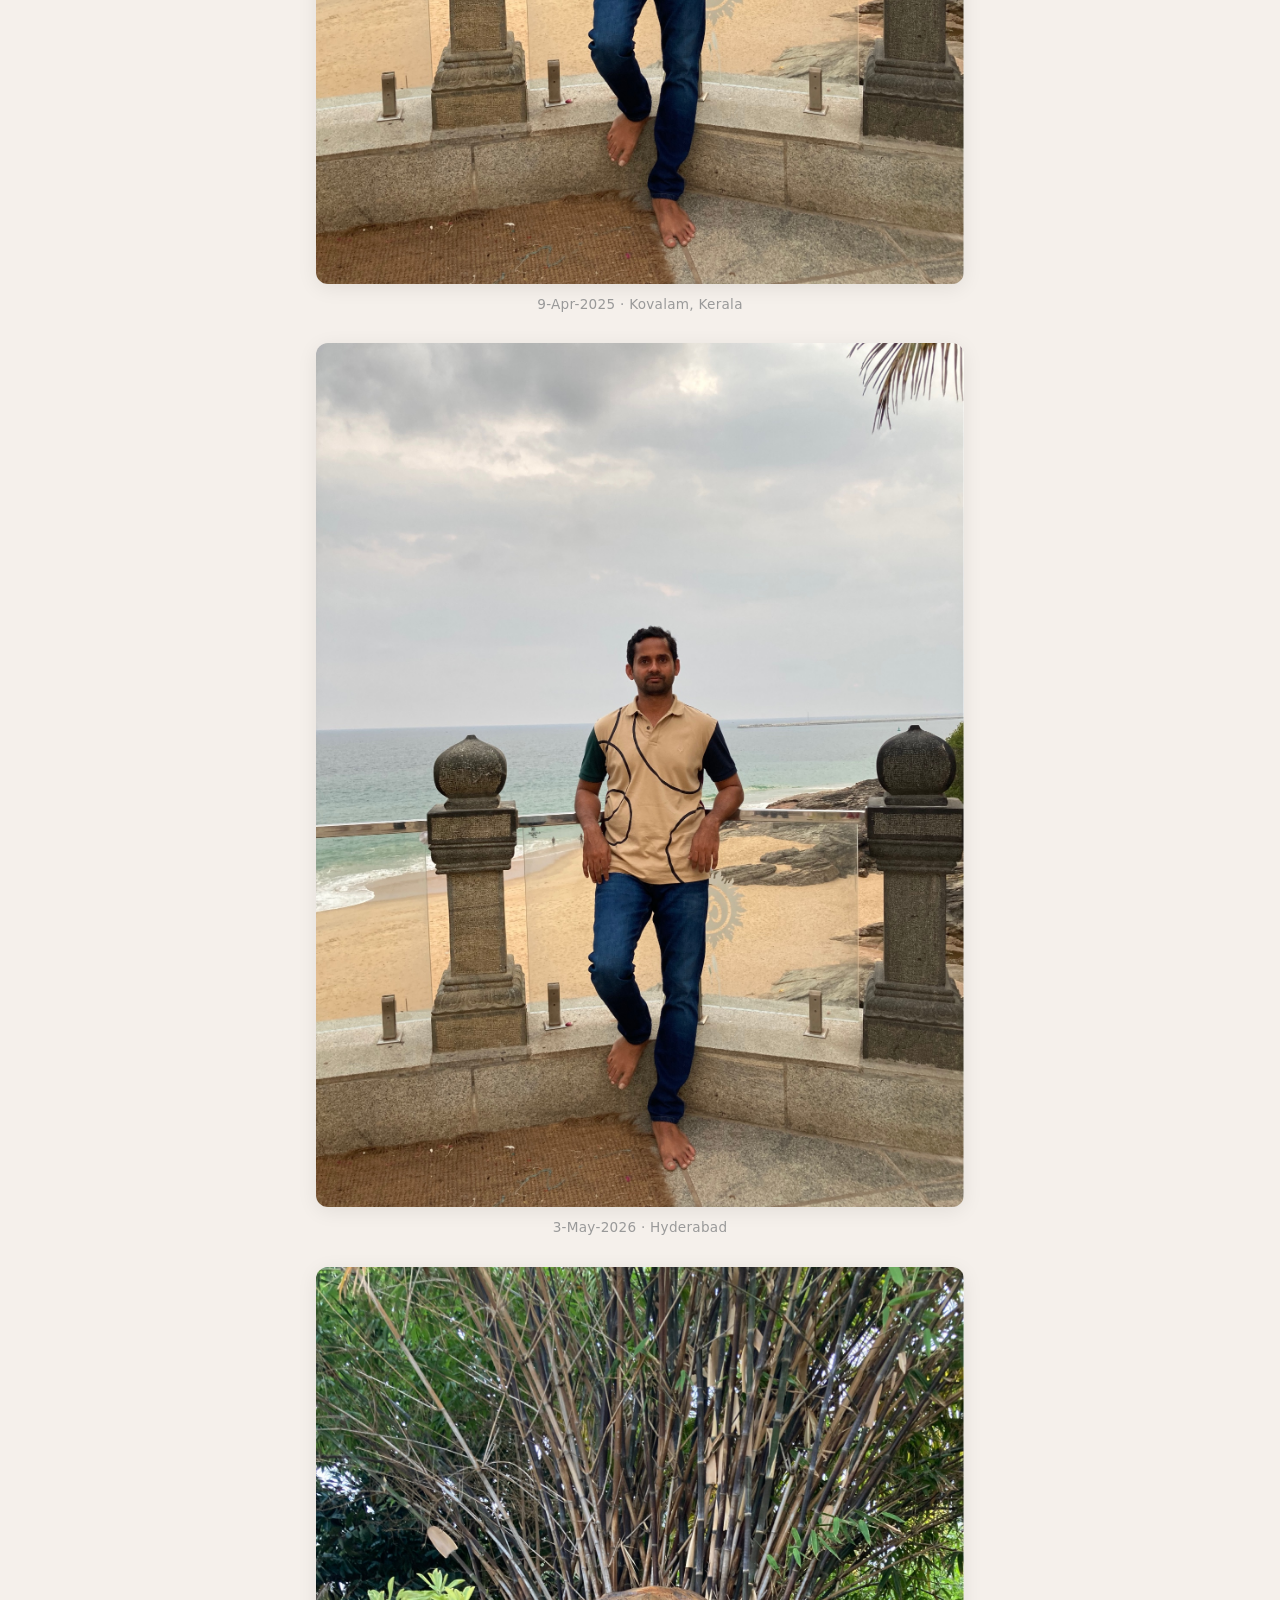
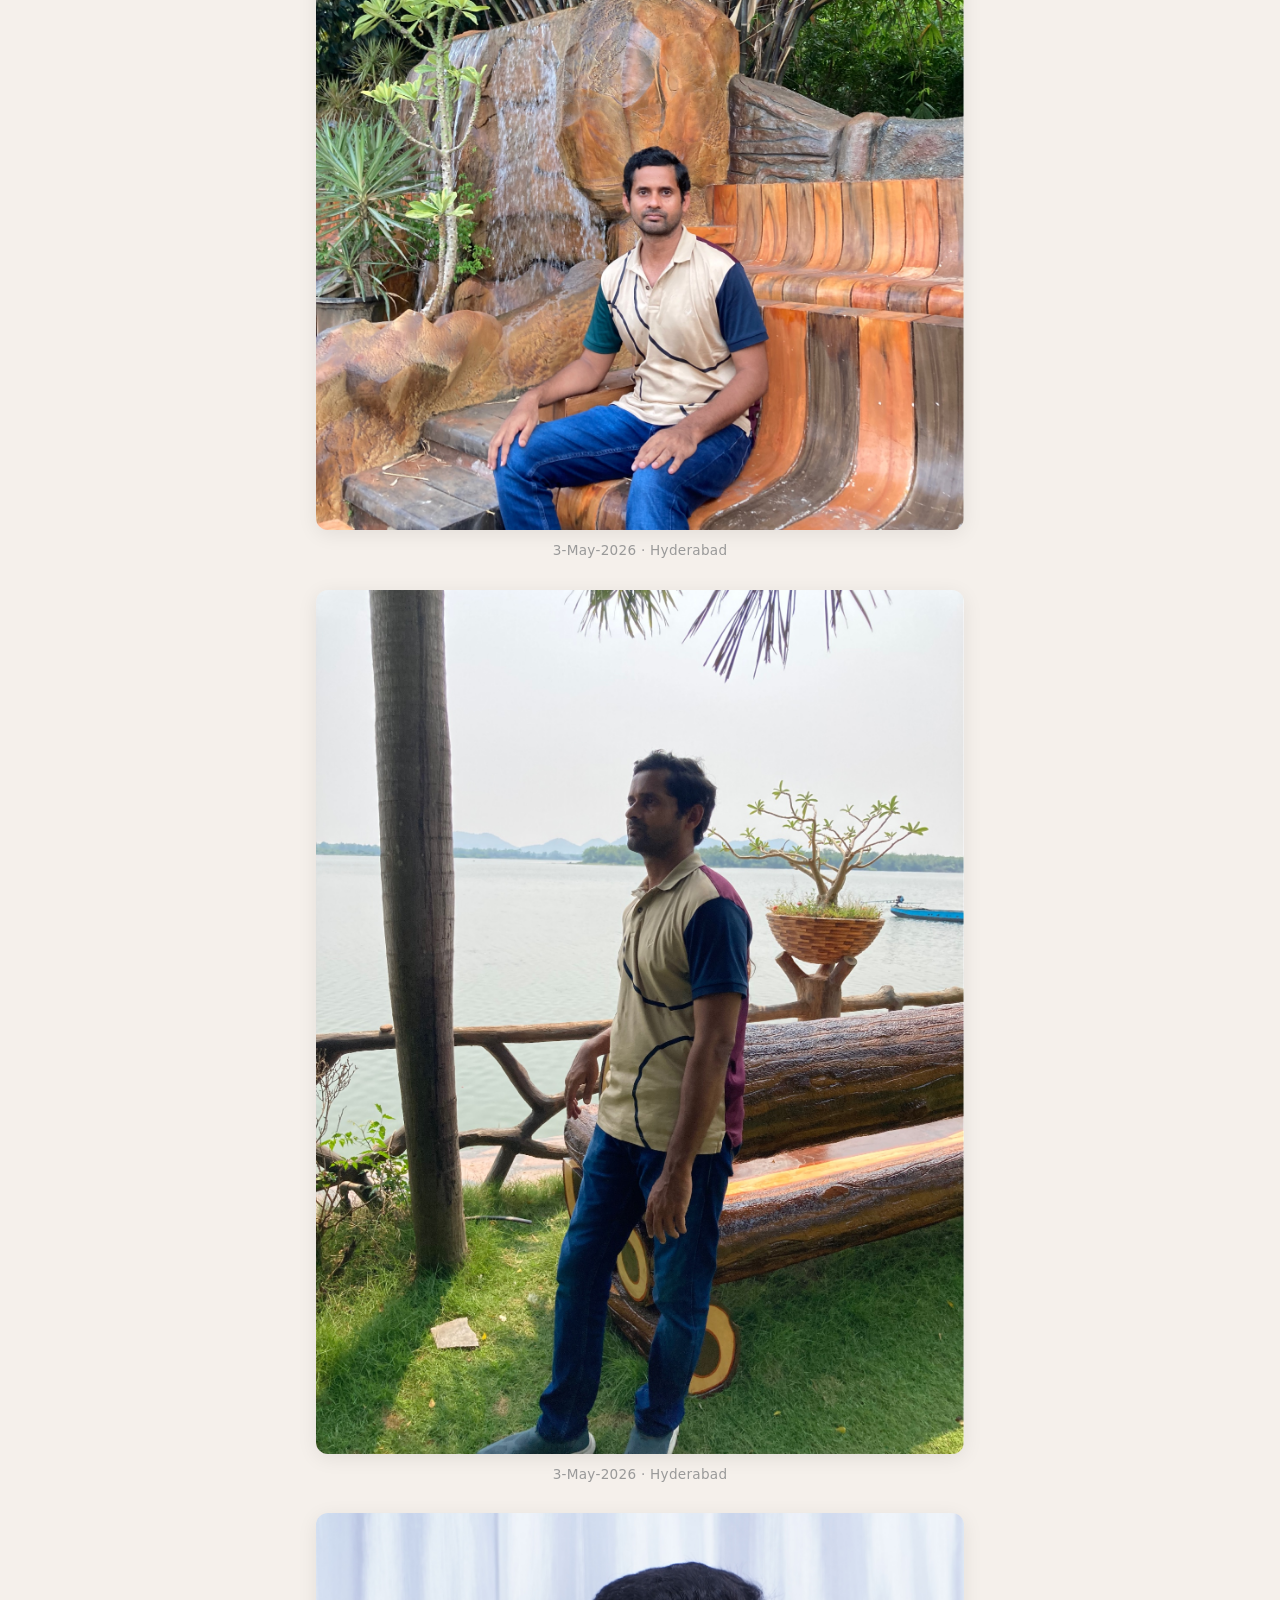
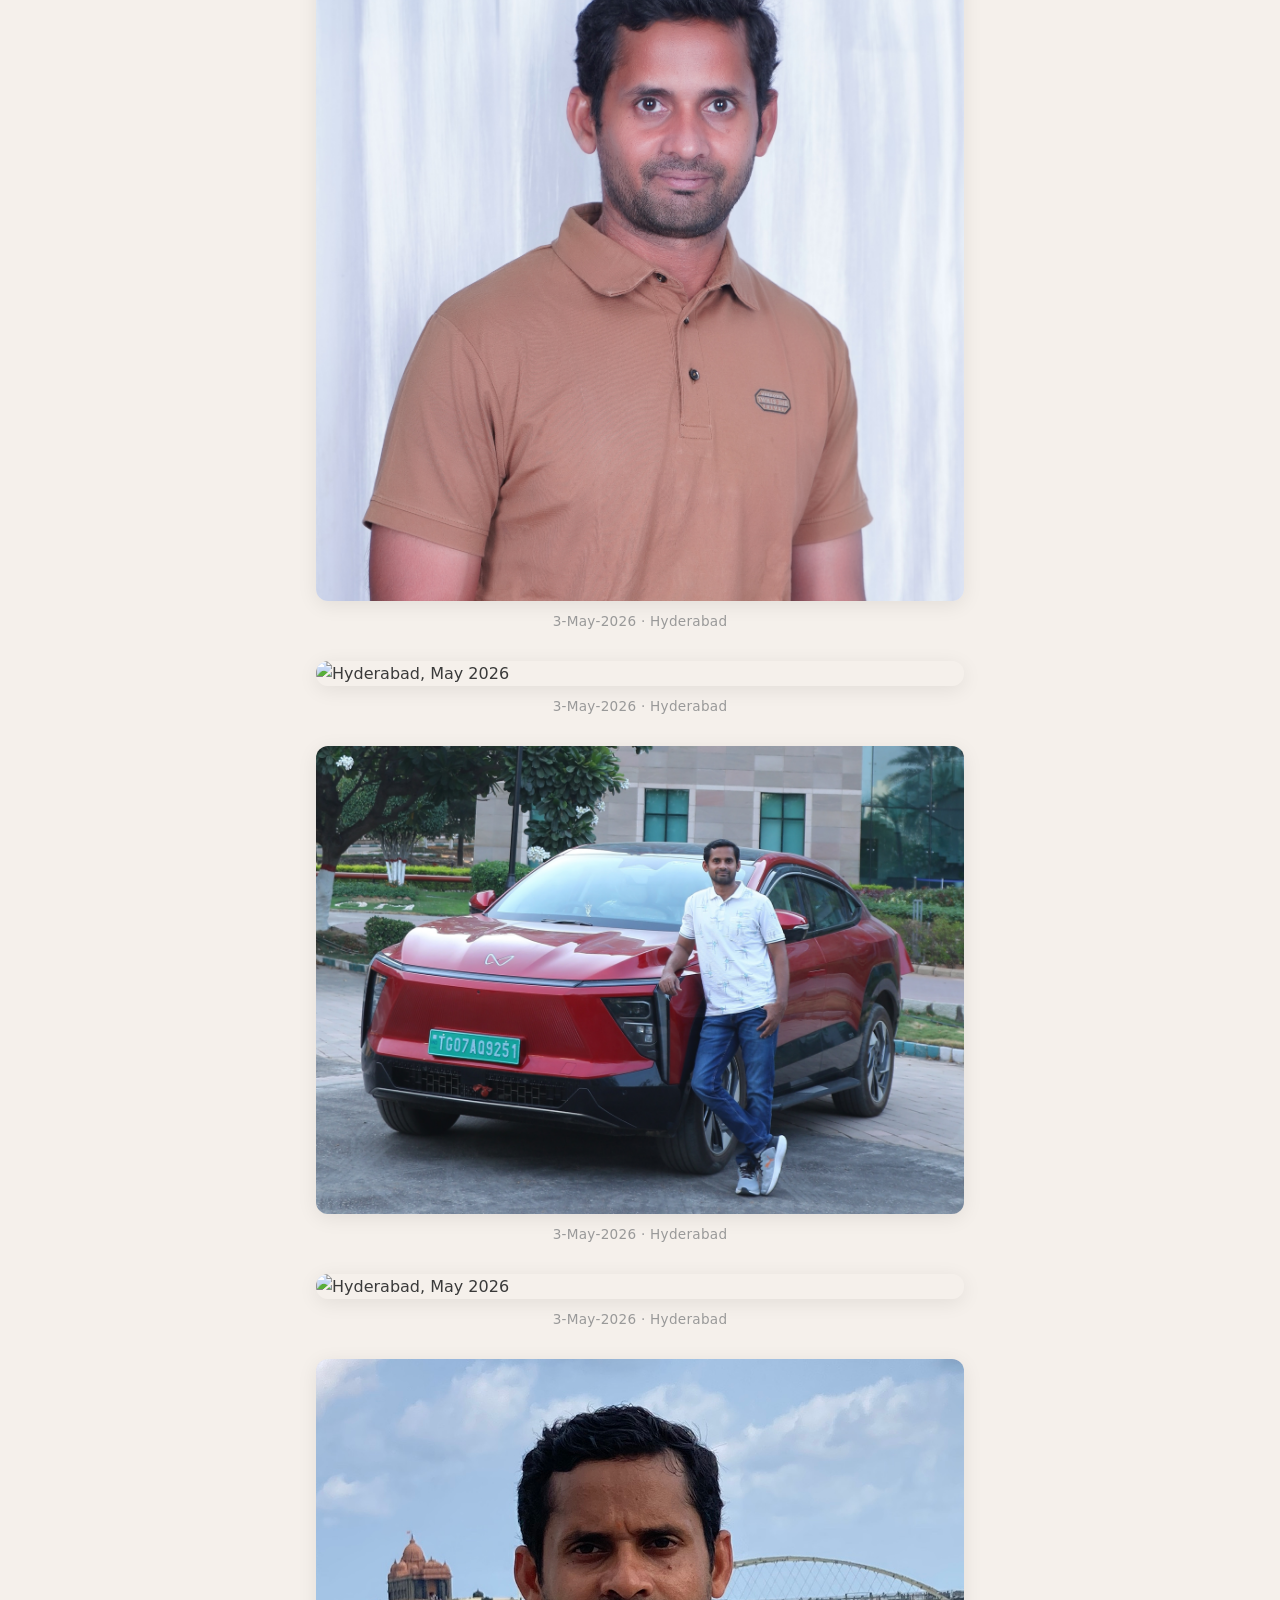
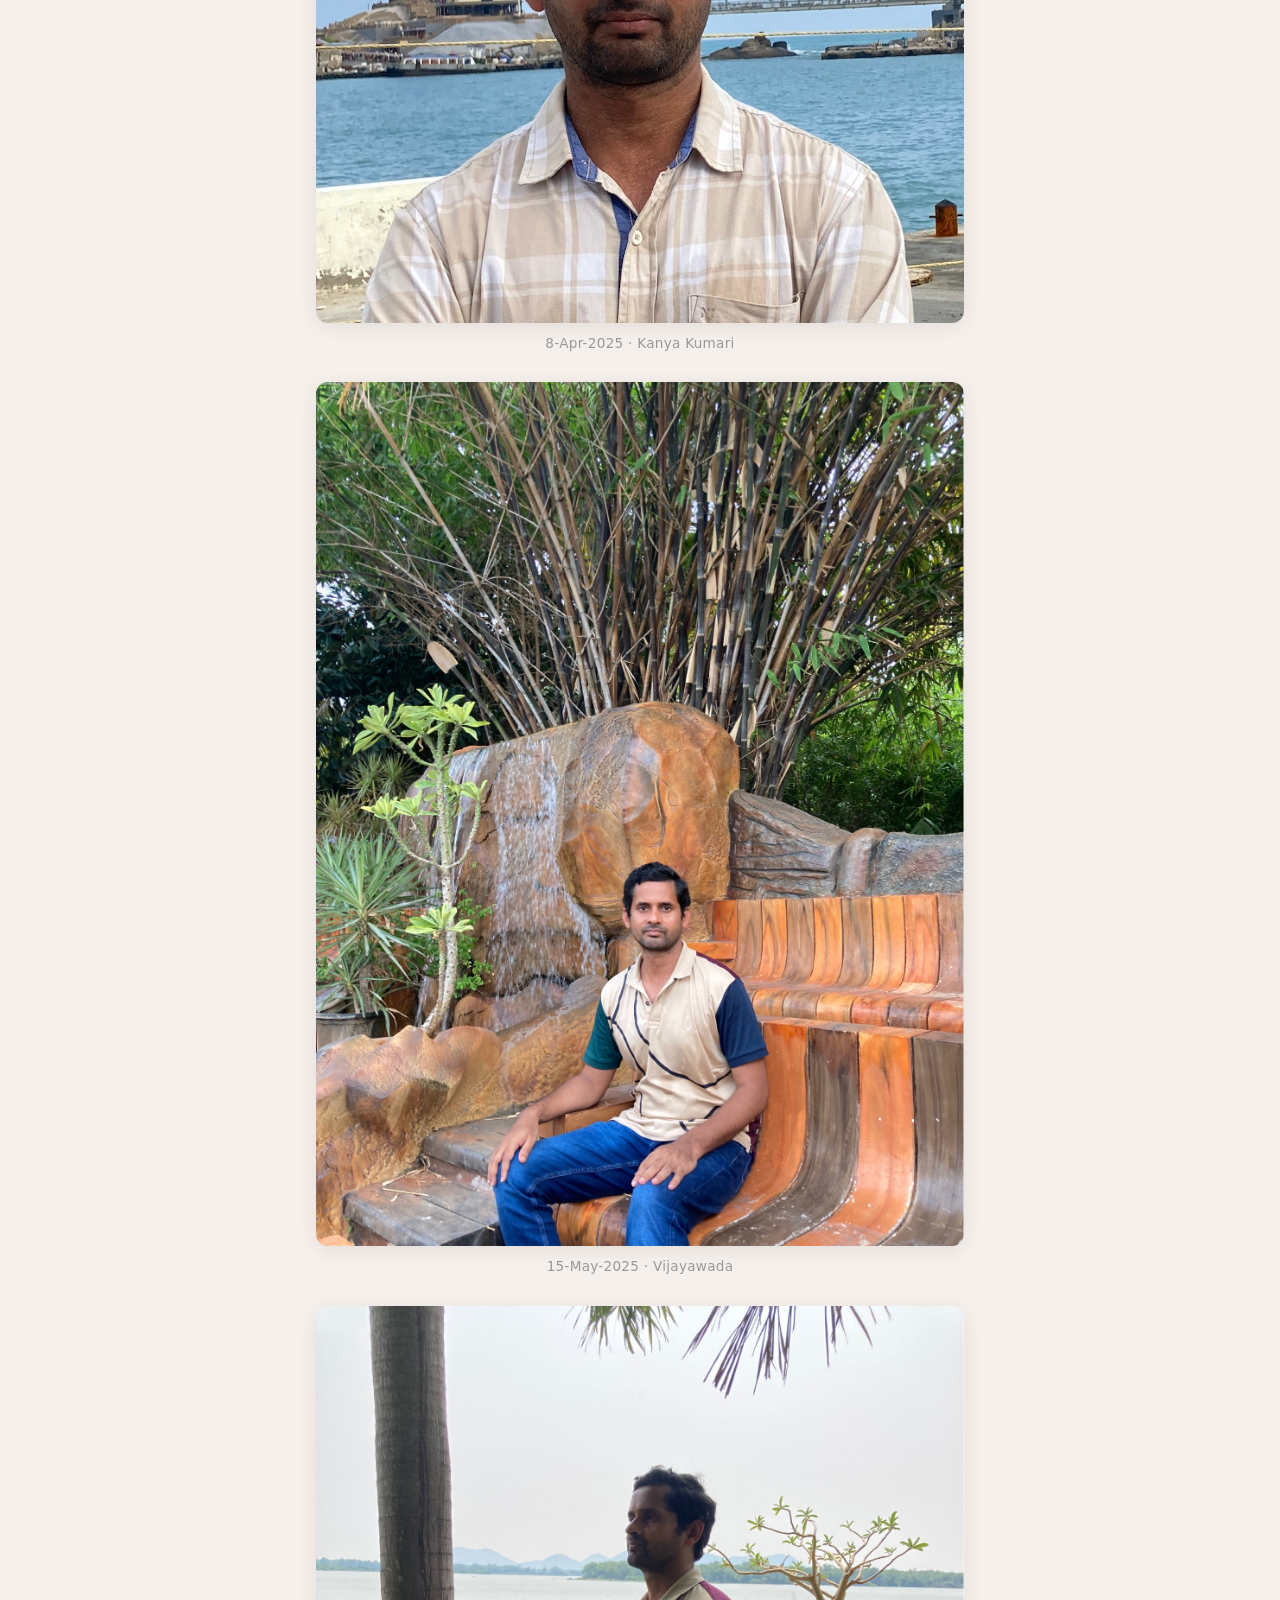
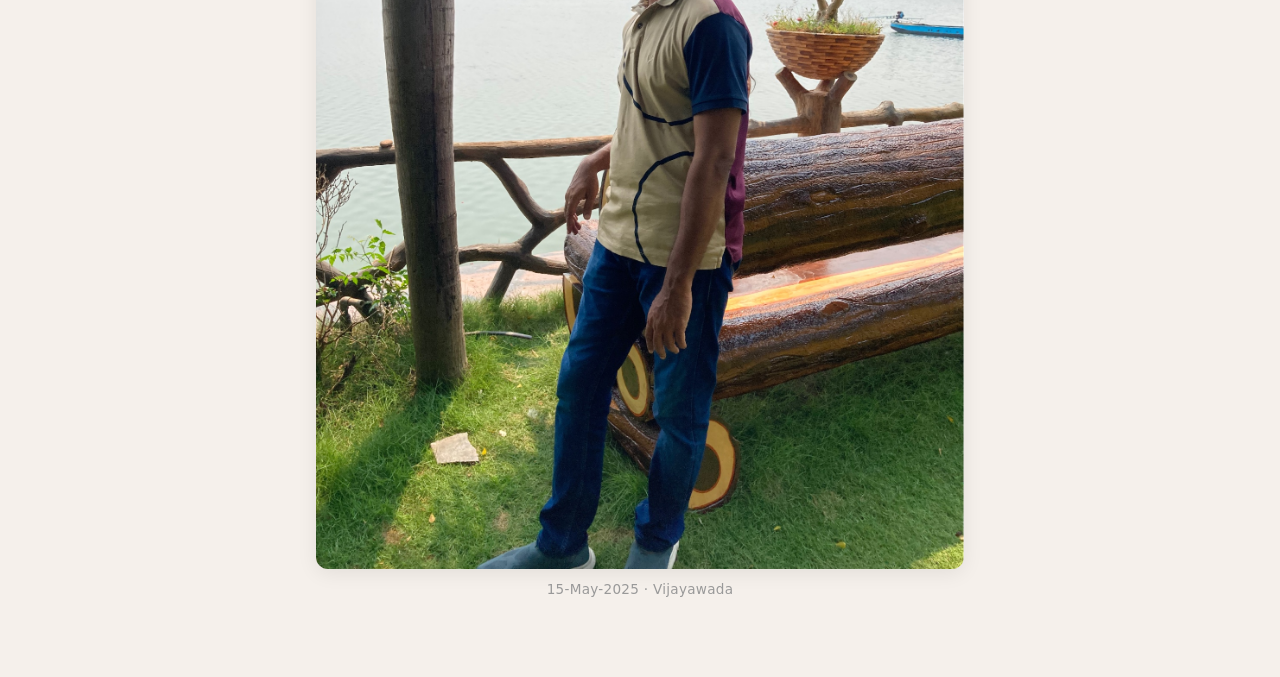
==== commit 7a1abcb7: "Fix income proof click logging and visitor log pagination" ====
--- a/biodata/santosh/index.html
+++ b/biodata/santosh/index.html
@@ -25,17 +25,17 @@
           document.body.appendChild(s);
         }
 
-        const variantScriptSrc = `data-${variant.toLowerCase()}.js?v=3`;
+        const variantScriptSrc = `data-${variant.toLowerCase()}.js?v=4`;
         loadScript(
           variantScriptSrc,
           function() {
-            loadScript('app.js?v=3');
+            loadScript('app.js?v=4');
           },
           function() {
             console.warn(`Failed to load ${variantScriptSrc}. Falling back to data-a.js.`);
             window.CURRENT_VARIANT = 'A';
-            loadScript('data-a.js?v=3', function() {
-              loadScript('app.js?v=3');
+            loadScript('data-a.js?v=4', function() {
+              loadScript('app.js?v=4');
             });
           }
         );
--- a/biodata/santosh/style.css
+++ b/biodata/santosh/style.css
@@ -81,12 +81,20 @@
   display: inline-block;
 }
 
+.info-subtext {
+  font-size: 0.85rem;
+  color: #666;
+  font-weight: 500;
+  margin-left: 4px;
+  display: inline-block;
+}
+
 .proof-links {
   display: flex;
-  flex-wrap: wrap;
+  flex-direction: column;
   gap: 6px;
   margin-top: 6px;
-  align-items: center;
+  align-items: flex-start;
 }
 
 .proof-badge {
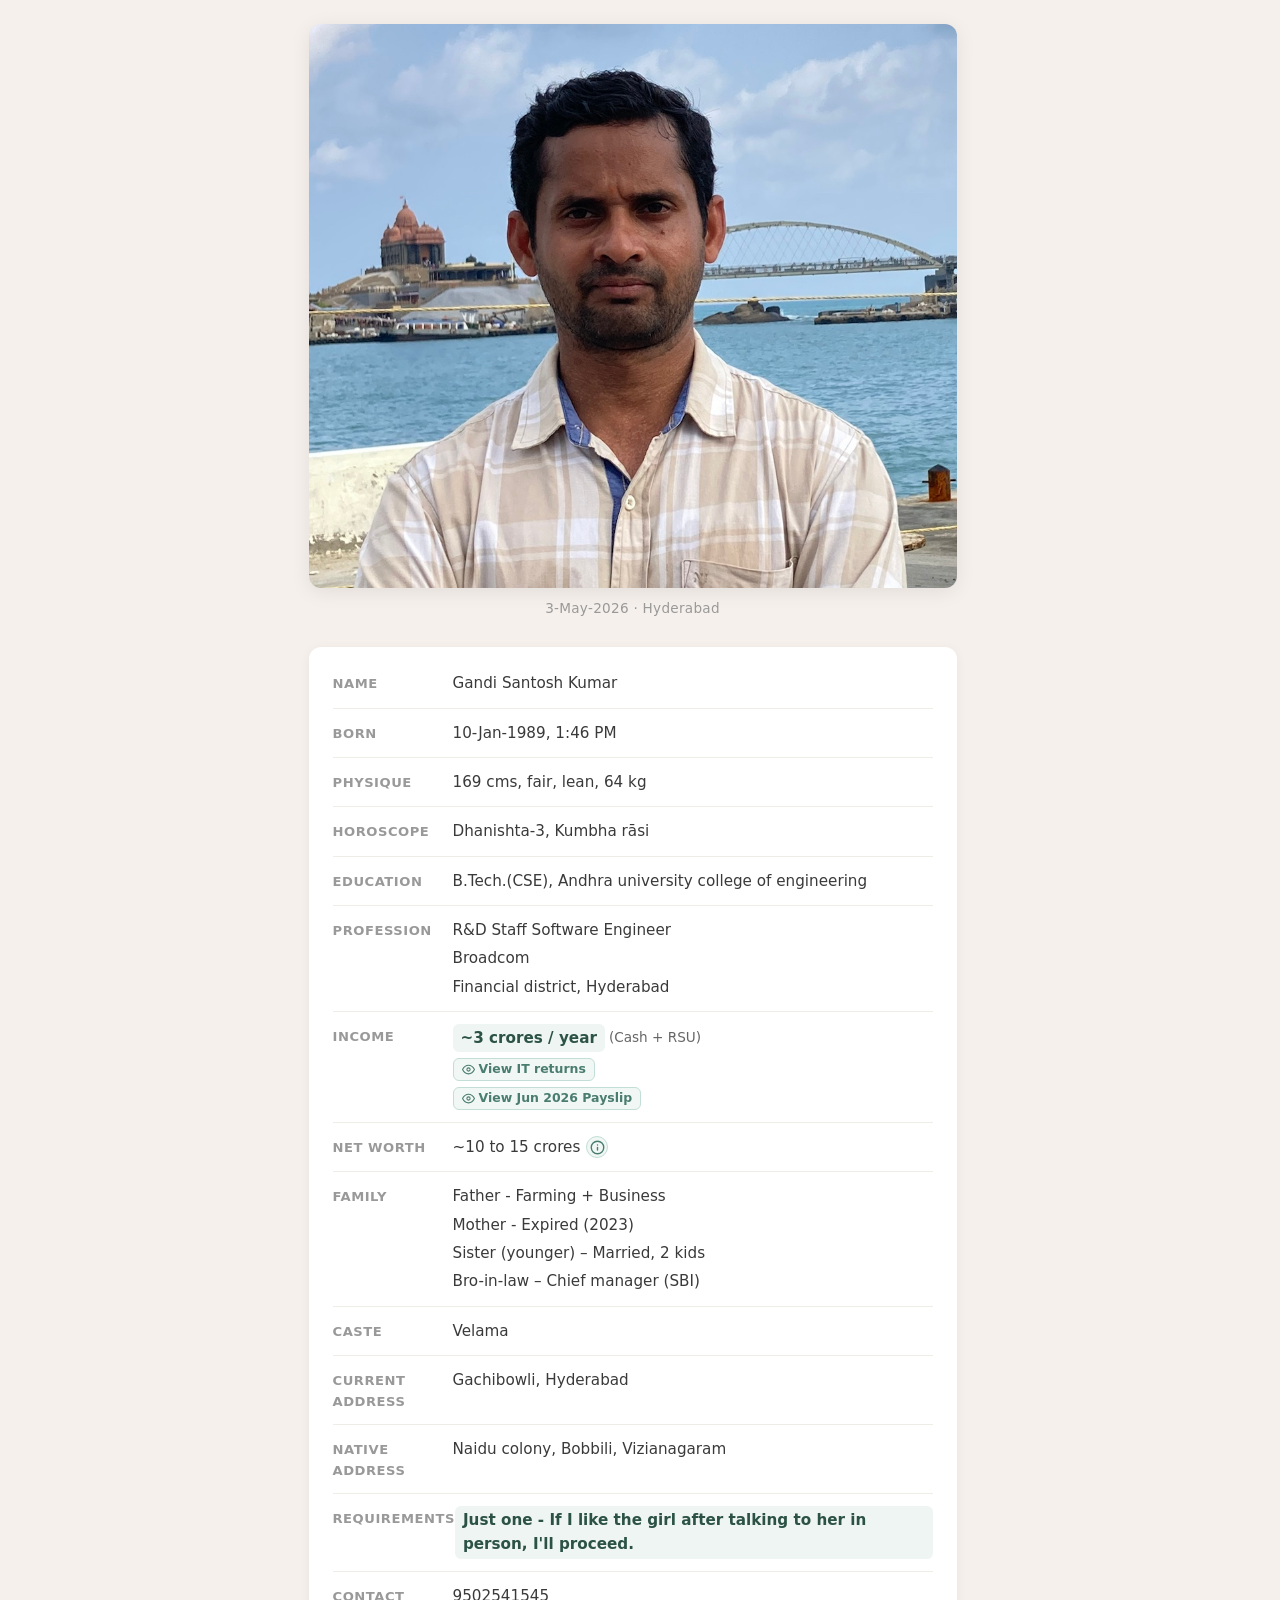
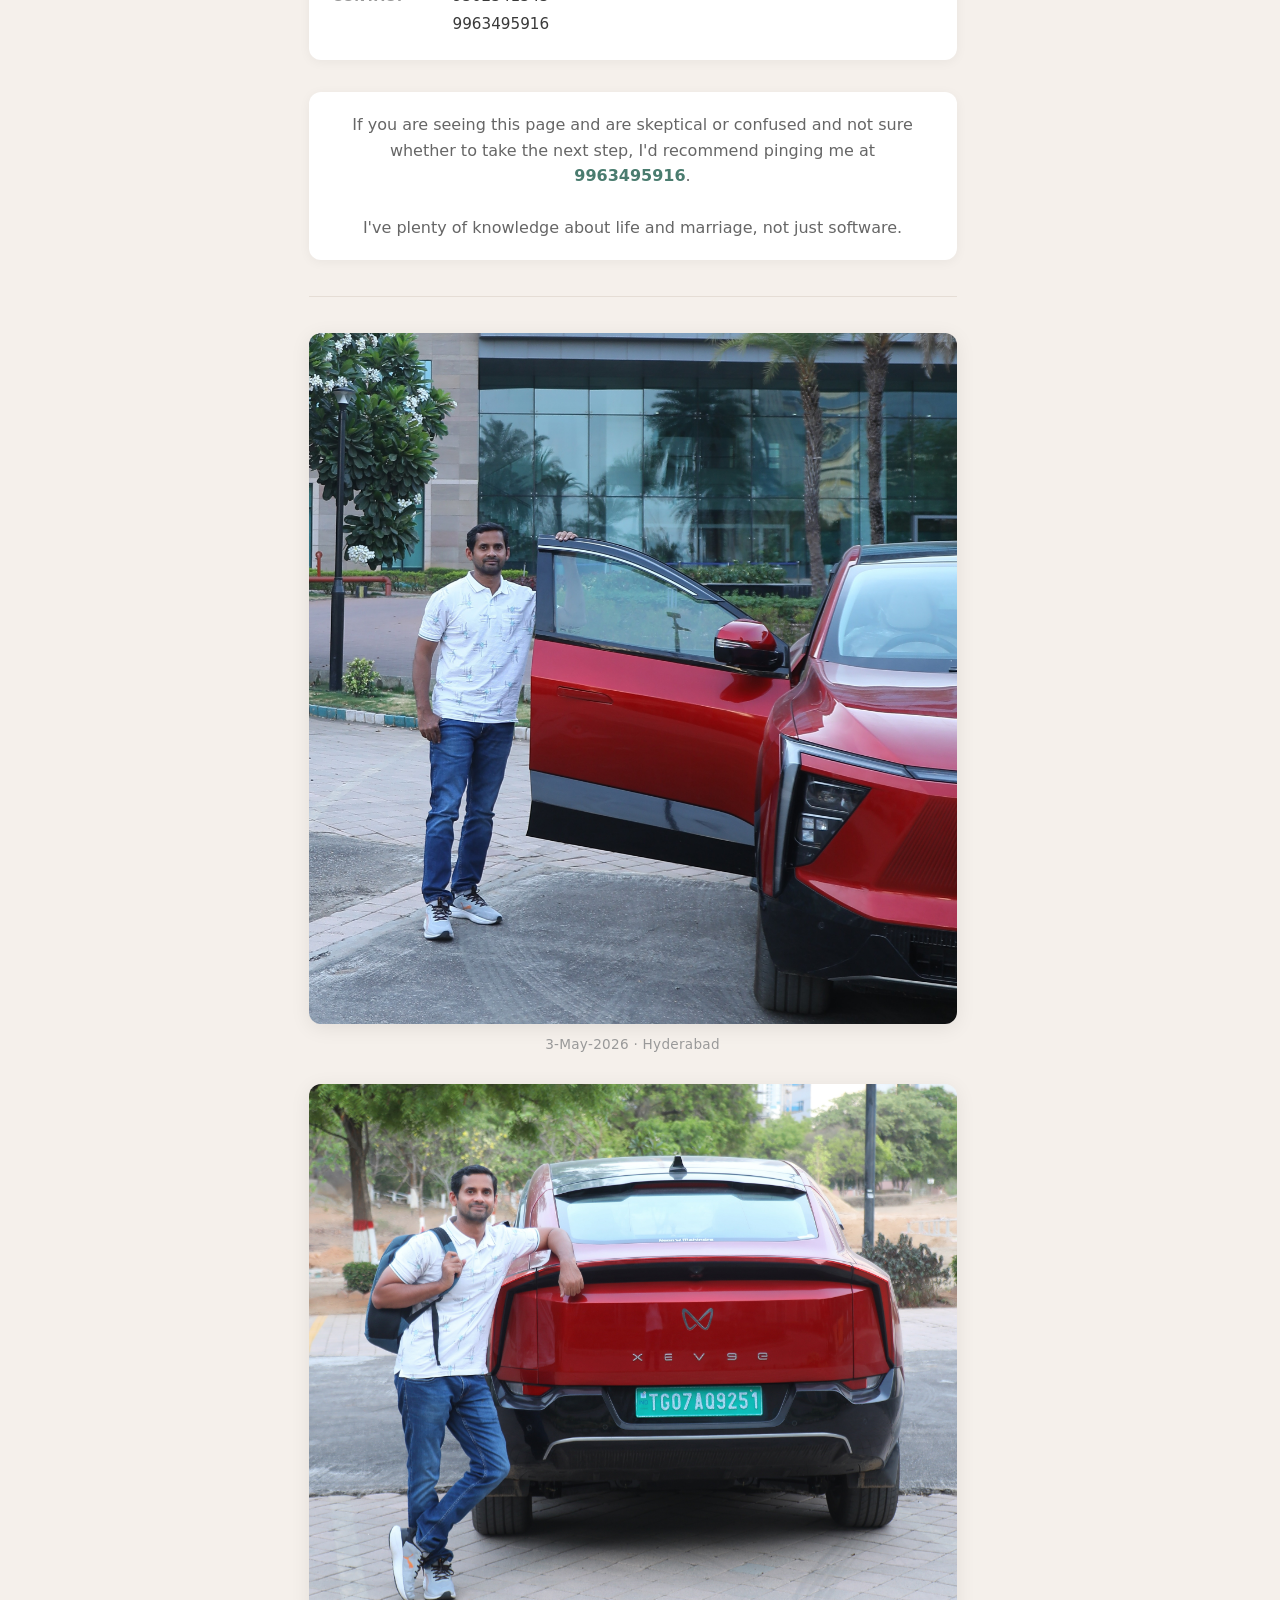
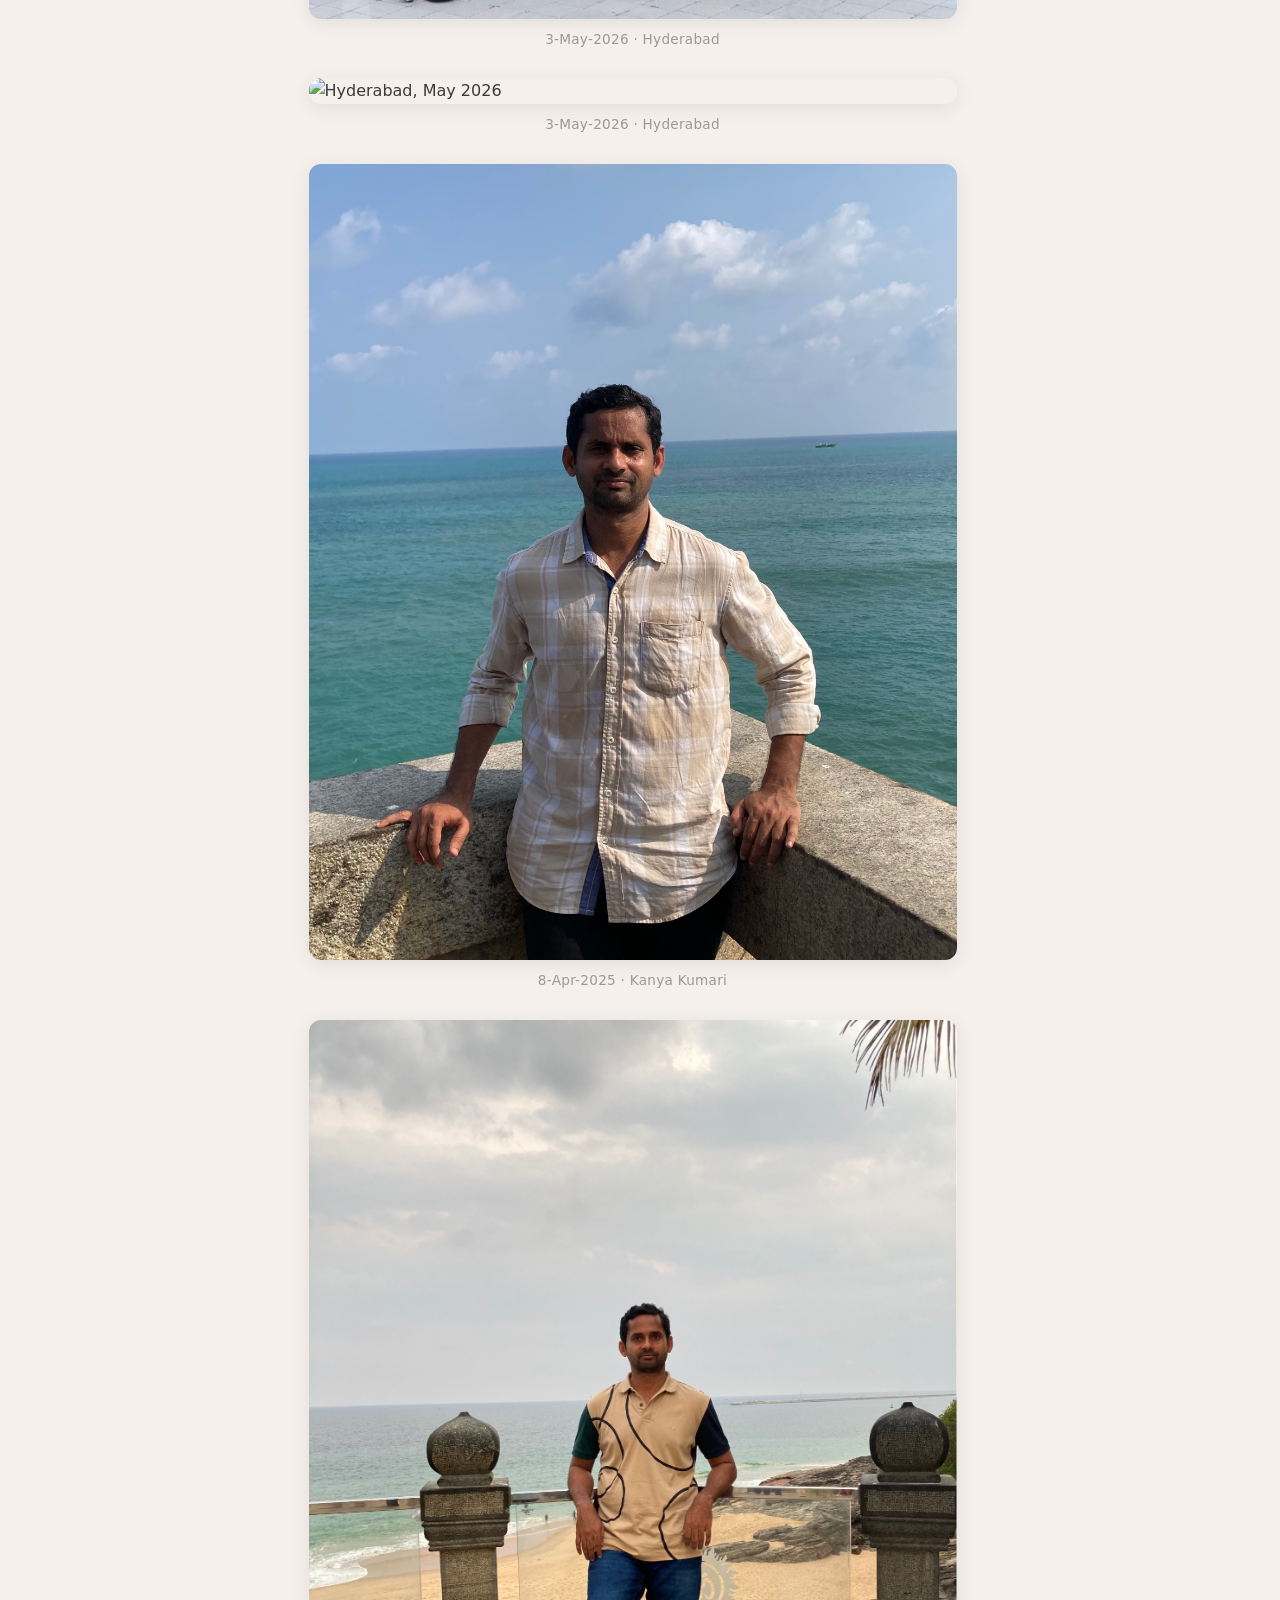
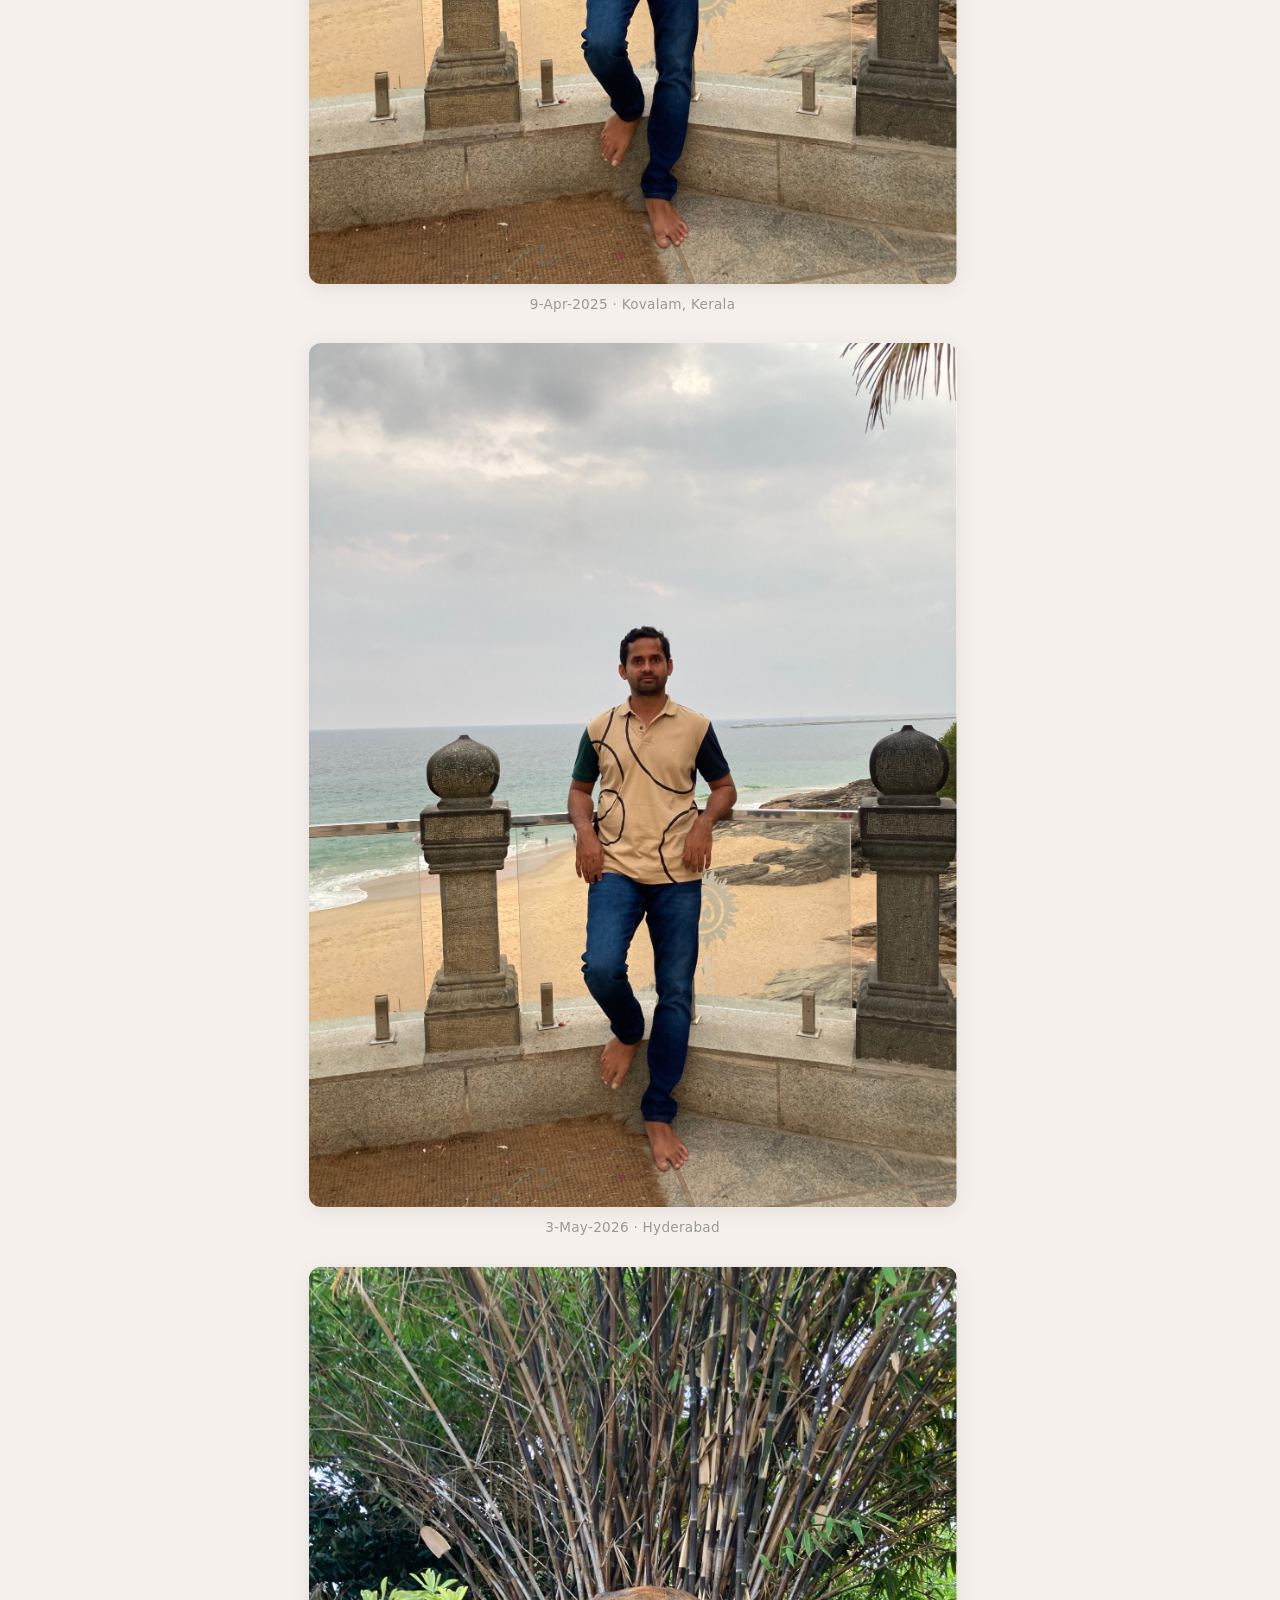
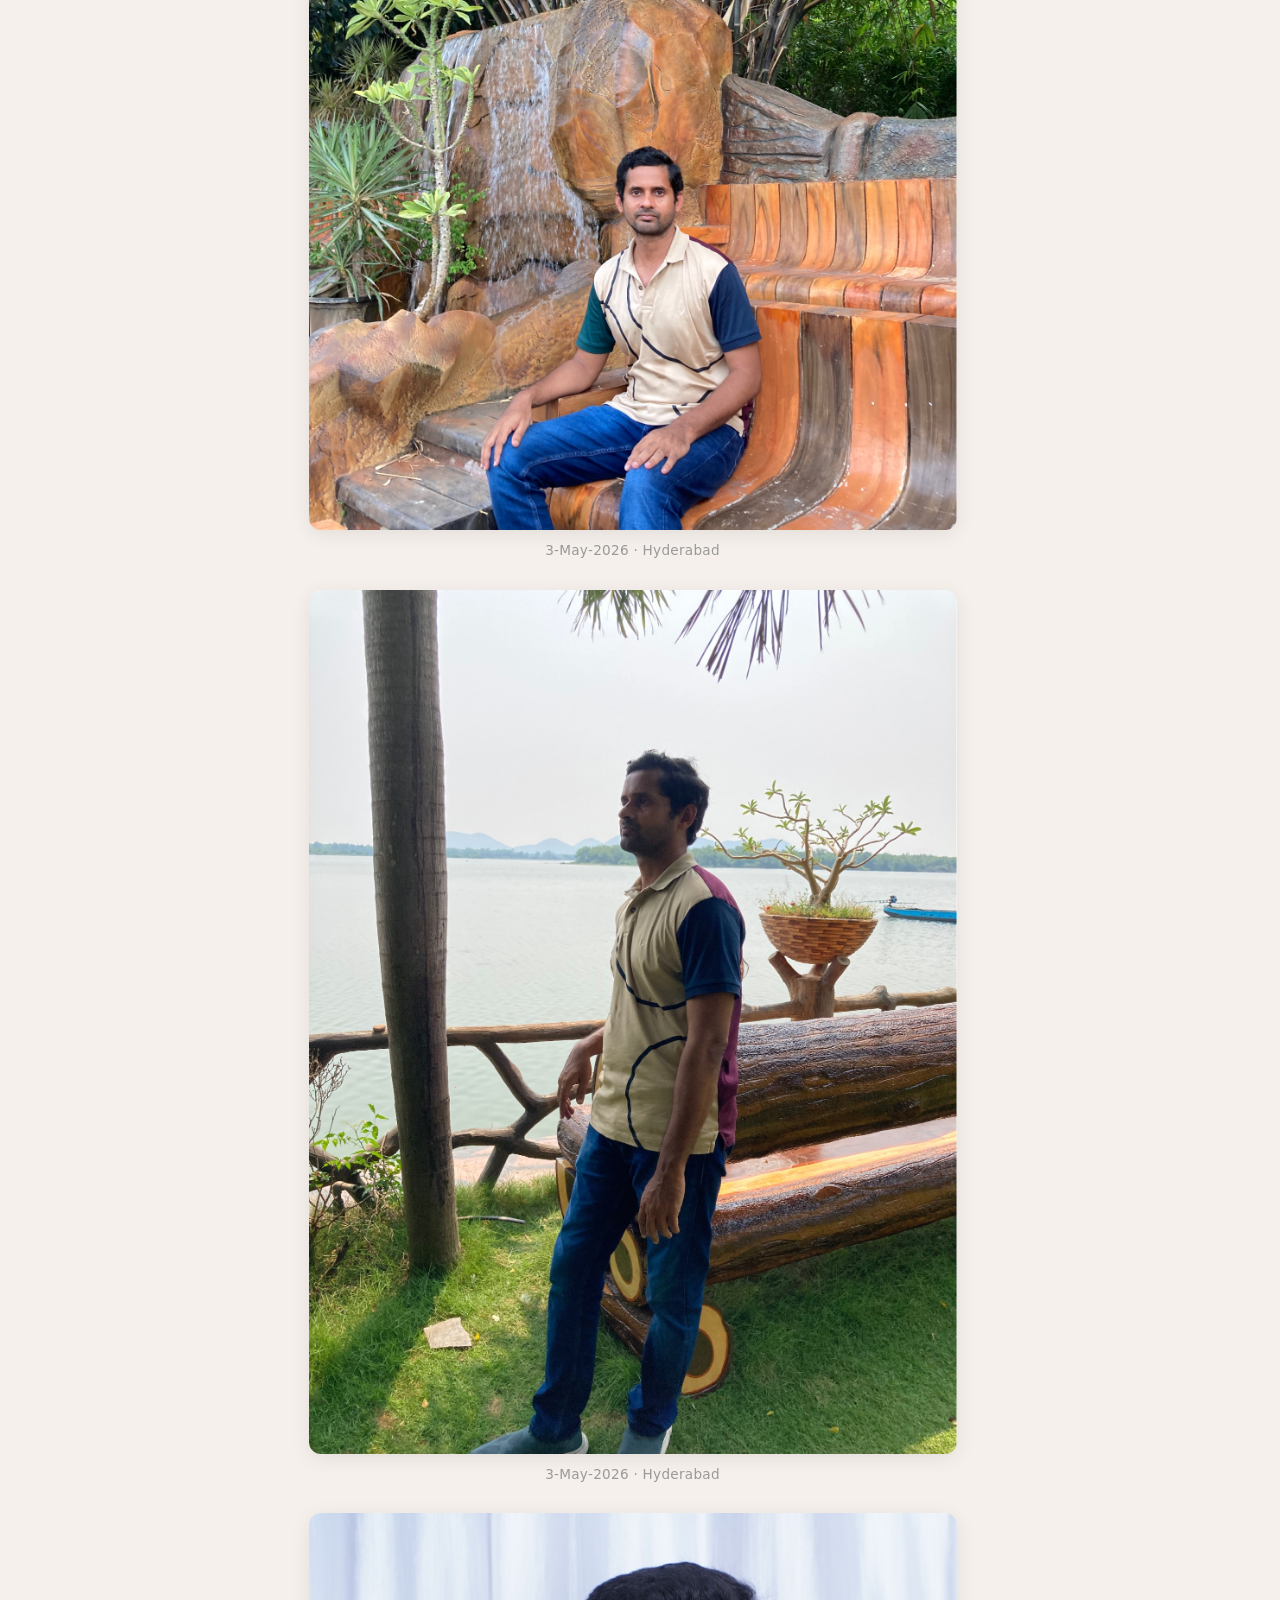
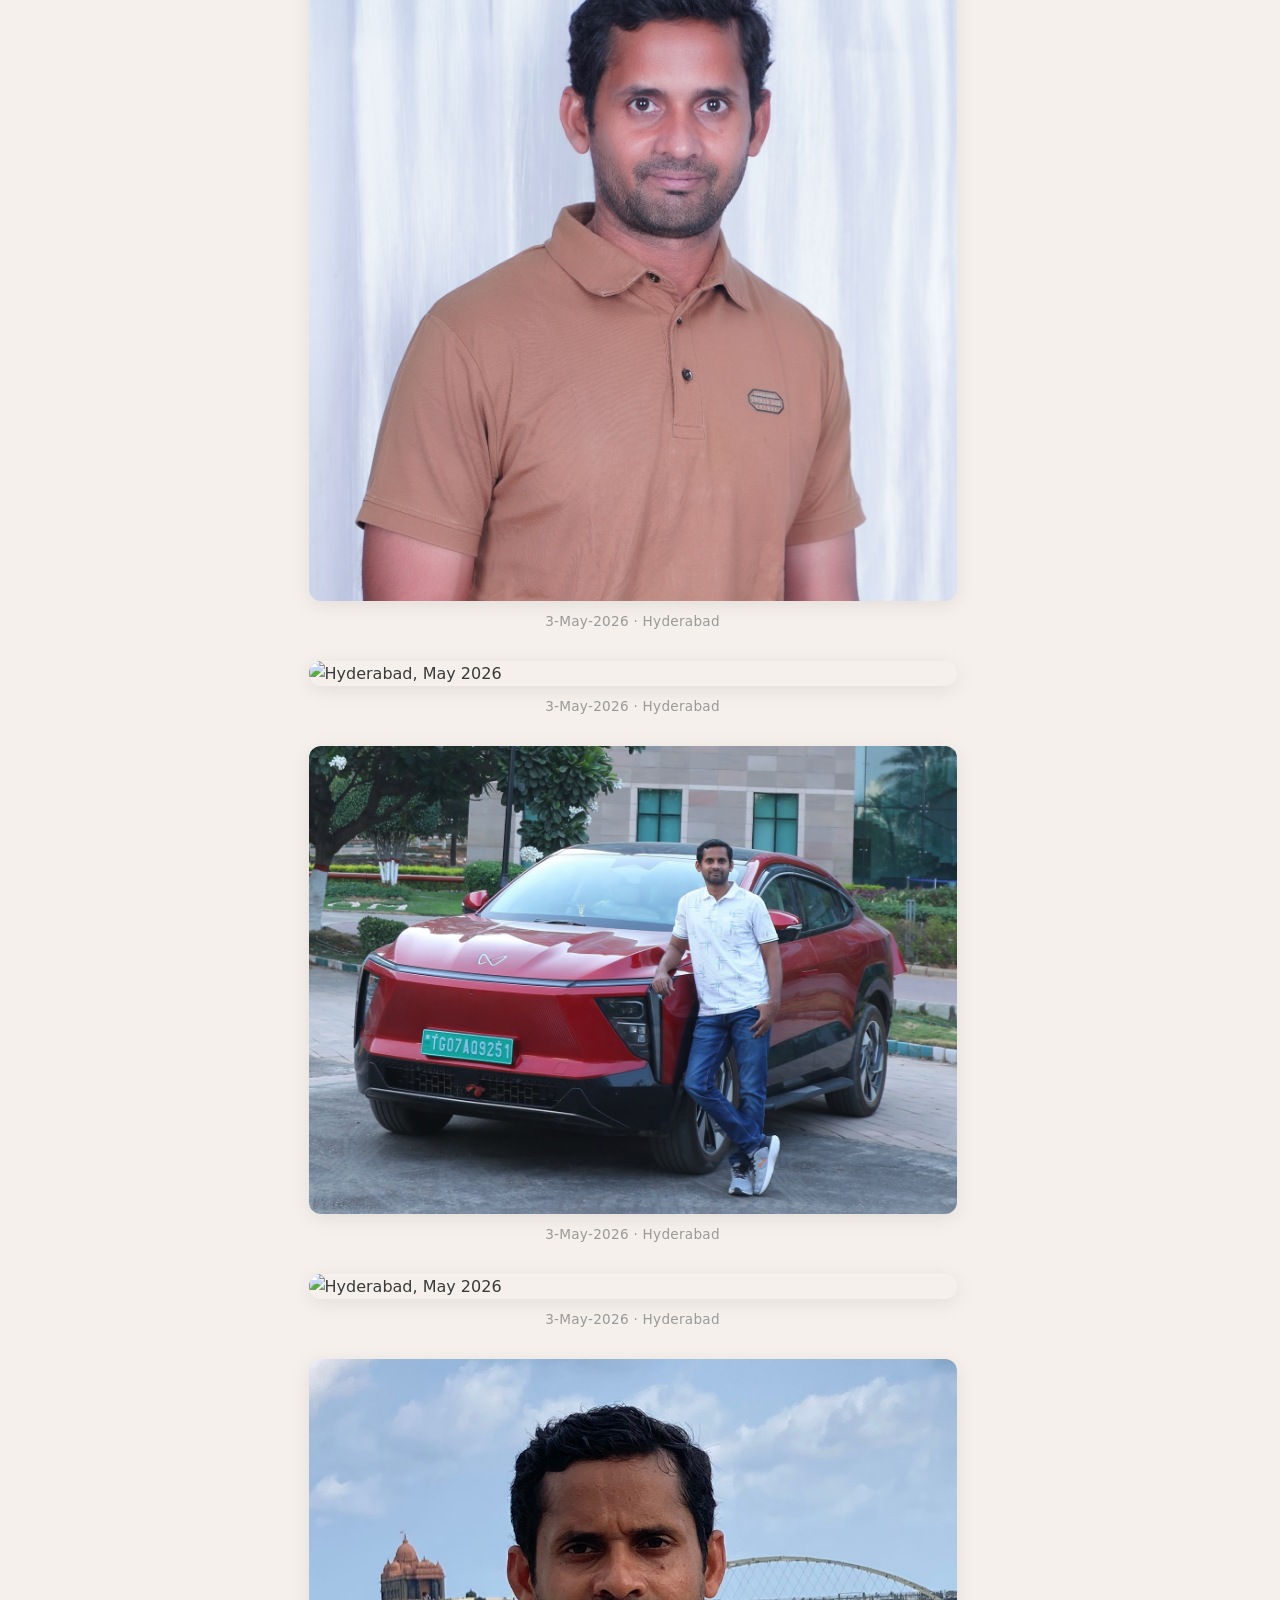
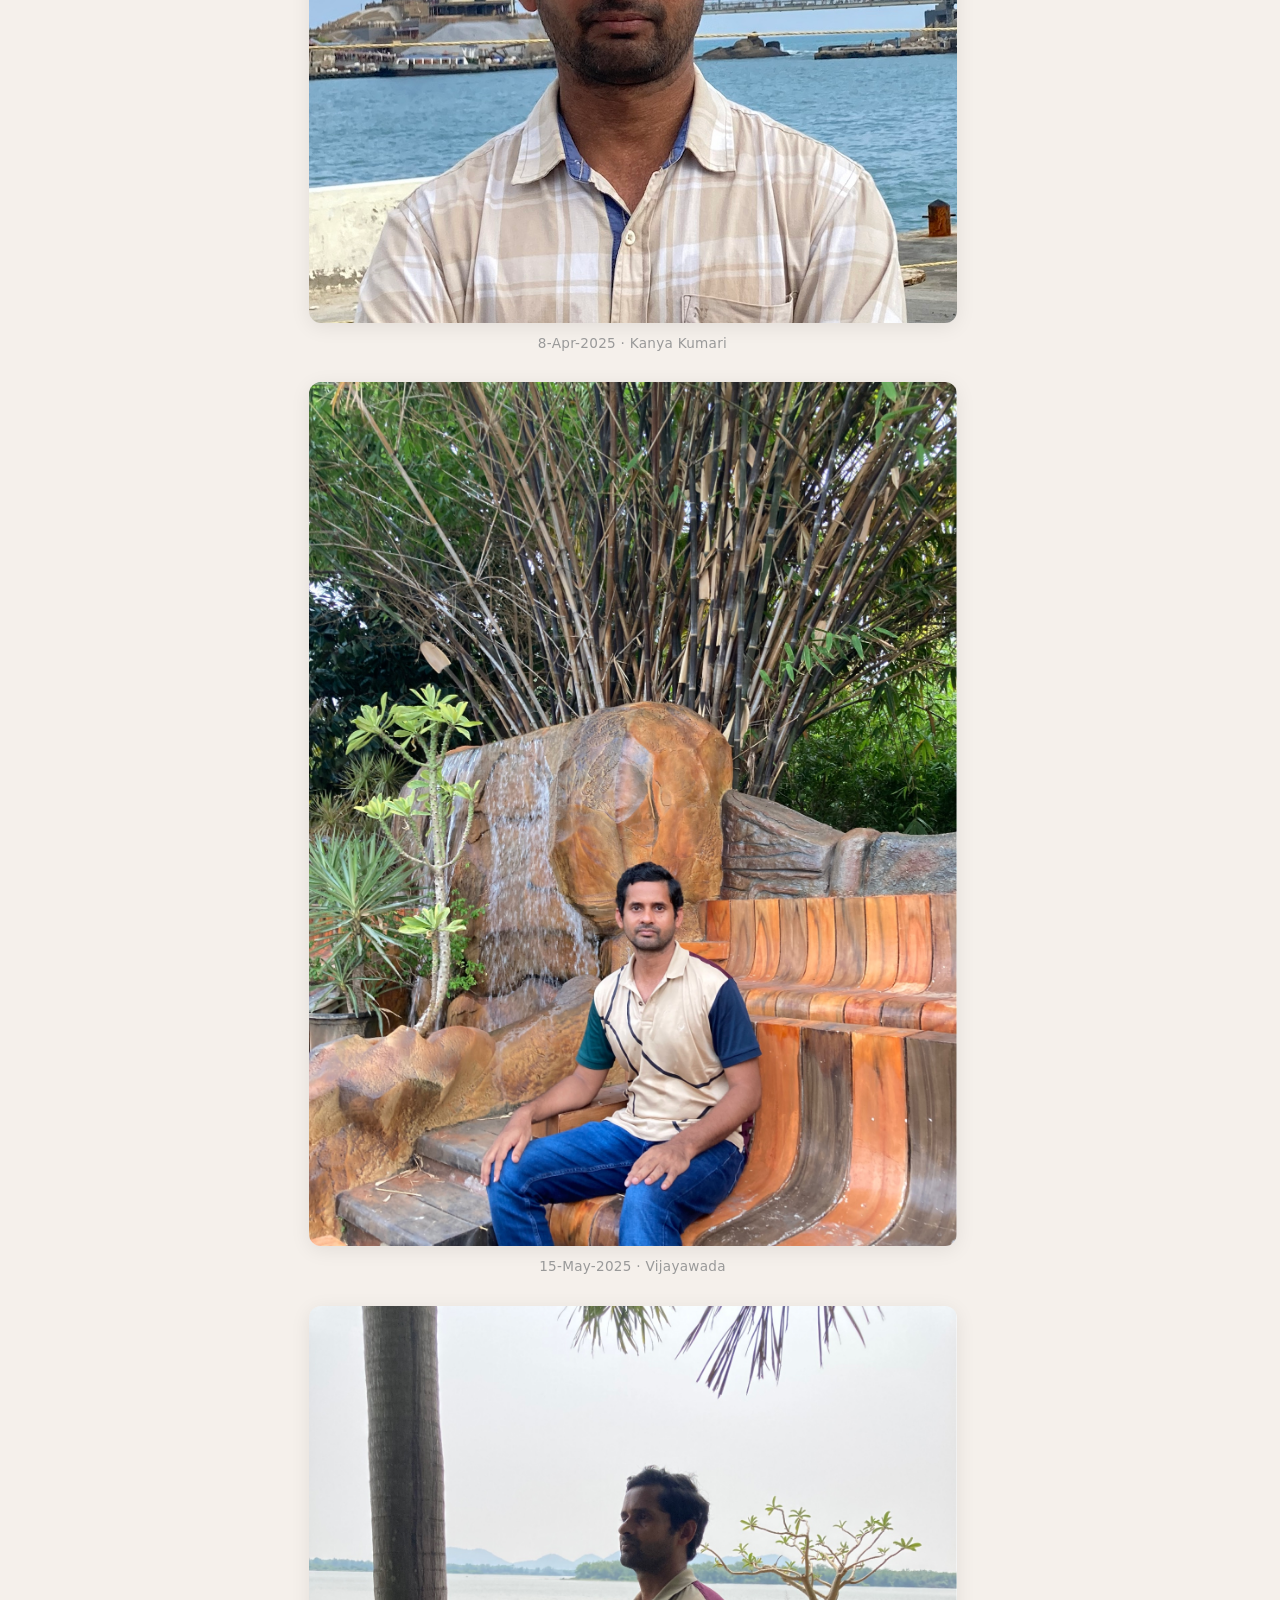
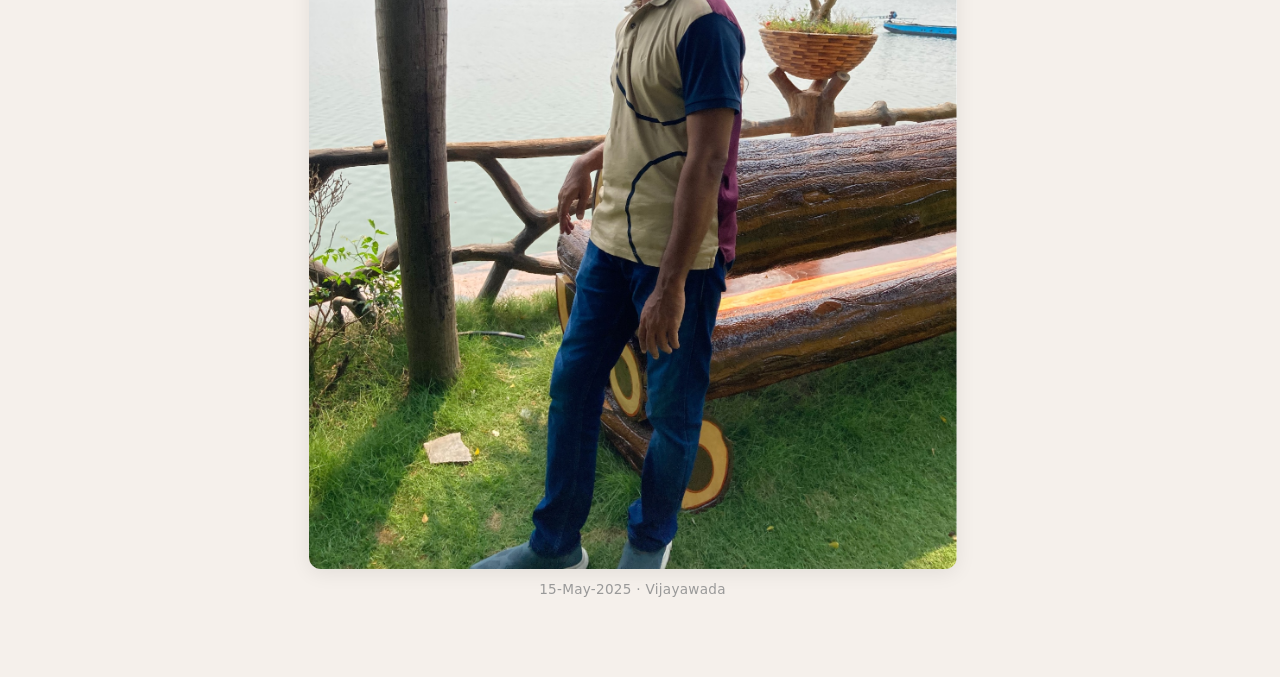
==== commit df9beceb: "Added networth details" ====
--- a/biodata/santosh/index.html
+++ b/biodata/santosh/index.html
@@ -4,7 +4,7 @@
     <meta charset="UTF-8">
     <meta name="viewport" content="width=device-width, initial-scale=1.0">
     <title>Biodata - Santosh</title>
-    <link rel="stylesheet" href="style.css?v=2">
+    <link rel="stylesheet" href="style.css?v=3">
   </head>
   <body>
     <div class="container" id="app"></div>
@@ -25,17 +25,17 @@
           document.body.appendChild(s);
         }
 
-        const variantScriptSrc = `data-${variant.toLowerCase()}.js?v=4`;
+        const variantScriptSrc = `data-${variant.toLowerCase()}.js?v=5`;
         loadScript(
           variantScriptSrc,
           function() {
-            loadScript('app.js?v=4');
+            loadScript('app.js?v=5');
           },
           function() {
             console.warn(`Failed to load ${variantScriptSrc}. Falling back to data-a.js.`);
             window.CURRENT_VARIANT = 'A';
-            loadScript('data-a.js?v=4', function() {
-              loadScript('app.js?v=4');
+            loadScript('data-a.js?v=5', function() {
+              loadScript('app.js?v=5');
             });
           }
         );
--- a/biodata/santosh/style.css
+++ b/biodata/santosh/style.css
@@ -2,6 +2,16 @@
   box-sizing: border-box;
   margin: 0;
   padding: 0;
+}
+
+html {
+  scrollbar-gutter: stable;
+}
+
+html.modal-open,
+body.modal-open {
+  overflow: hidden !important;
+  overscroll-behavior: none !important;
 }
 
 body {
@@ -79,6 +89,12 @@
   padding: 2px 8px;
   border-radius: 6px;
   display: inline-block;
+}
+
+.info-value-wrap {
+  display: inline-flex;
+  align-items: center;
+  flex-wrap: wrap;
 }
 
 .info-subtext {
@@ -138,6 +154,7 @@
   opacity: 0;
   visibility: hidden;
   transition: opacity 0.25s ease, visibility 0.25s ease;
+  overscroll-behavior: contain;
 }
 
 .proof-modal.open {
@@ -156,6 +173,7 @@
   box-shadow: 0 10px 30px rgba(0, 0, 0, 0.4);
   overflow: hidden;
   position: relative;
+  overscroll-behavior: contain;
 }
 
 .proof-modal-header {
@@ -166,6 +184,7 @@
   align-items: center;
   justify-content: space-between;
   border-bottom: 1px solid #444;
+  touch-action: none;
 }
 
 .proof-modal-title {
@@ -197,6 +216,7 @@
   justify-content: center;
   align-items: flex-start;
   -webkit-overflow-scrolling: touch;
+  overscroll-behavior: contain;
 }
 
 .proof-image-container {
@@ -314,6 +334,309 @@
   margin: 36px 0;
 }
 
+/* Info Popover Button */
+.info-popover-btn {
+  display: inline-flex;
+  align-items: center;
+  justify-content: center;
+  width: 22px;
+  height: 22px;
+  margin-left: 6px;
+  vertical-align: middle;
+  background: #f0f7f4;
+  color: #4a7c6f;
+  border: 1px solid #c2ded6;
+  border-radius: 50%;
+  cursor: pointer;
+  transition: all 0.2s ease;
+  padding: 0;
+  outline: none;
+}
+
+.info-popover-btn:hover,
+.info-popover-btn:focus-visible {
+  background: #4a7c6f;
+  color: #ffffff;
+  border-color: #4a7c6f;
+  box-shadow: 0 0 0 3px rgba(74, 124, 111, 0.2);
+}
+
+.info-popover-btn svg {
+  display: block;
+  pointer-events: none;
+}
+
+/* Net Worth Modal / Popover */
+.nw-modal {
+  position: fixed;
+  top: 0;
+  left: 0;
+  width: 100vw;
+  height: 100vh;
+  z-index: 10000;
+  display: flex;
+  align-items: center;
+  justify-content: center;
+  padding: 20px 16px;
+  opacity: 0;
+  visibility: hidden;
+  transition: opacity 0.25s ease, visibility 0.25s ease;
+  overscroll-behavior: contain;
+}
+
+.nw-modal.open {
+  opacity: 1;
+  visibility: visible;
+}
+
+.nw-modal-overlay {
+  position: absolute;
+  top: 0;
+  left: 0;
+  width: 100%;
+  height: 100%;
+  background: rgba(0, 0, 0, 0.65);
+  backdrop-filter: blur(4px);
+  -webkit-backdrop-filter: blur(4px);
+  touch-action: none;
+}
+
+.nw-modal-content {
+  position: relative;
+  background: #fff;
+  border-radius: 14px;
+  max-width: 580px;
+  width: 100%;
+  max-height: 88vh;
+  display: flex;
+  flex-direction: column;
+  box-shadow: 0 16px 40px rgba(0, 0, 0, 0.28);
+  overflow: hidden;
+  z-index: 1;
+  animation: nwScaleIn 0.22s ease-out;
+  overscroll-behavior: contain;
+}
+
+@keyframes nwScaleIn {
+  from {
+    transform: scale(0.95);
+    opacity: 0;
+  }
+  to {
+    transform: scale(1);
+    opacity: 1;
+  }
+}
+
+.nw-modal-header {
+  padding: 14px 20px;
+  background: #2c2c2c;
+  color: #fff;
+  display: flex;
+  align-items: center;
+  justify-content: space-between;
+  border-bottom: 1px solid #444;
+  touch-action: none;
+}
+
+.nw-modal-header-title {
+  display: flex;
+  align-items: center;
+  gap: 8px;
+  font-weight: 600;
+  font-size: 1.05rem;
+  letter-spacing: 0.01em;
+}
+
+.nw-modal-close {
+  background: transparent;
+  border: none;
+  color: #fff;
+  font-size: 1.8rem;
+  cursor: pointer;
+  line-height: 1;
+  padding: 0 4px;
+  opacity: 0.8;
+  transition: opacity 0.2s;
+}
+
+.nw-modal-close:hover {
+  opacity: 1;
+}
+
+.nw-modal-body {
+  overflow-y: auto;
+  padding: 20px;
+  background: #faf8f5;
+  -webkit-overflow-scrolling: touch;
+  overscroll-behavior: contain;
+  color: #3a3a3a;
+  font-size: 0.92rem;
+  line-height: 1.55;
+}
+
+.nw-table-wrap {
+  background: #fff;
+  border: 1px solid #e8e2dc;
+  border-radius: 10px;
+  overflow: hidden;
+  box-shadow: 0 1px 4px rgba(0, 0, 0, 0.04);
+  margin-bottom: 16px;
+}
+
+.nw-table {
+  width: 100%;
+  border-collapse: collapse;
+}
+
+.nw-table th {
+  background: #f3ece4;
+  color: #555;
+  font-size: 0.78rem;
+  font-weight: 700;
+  text-transform: uppercase;
+  letter-spacing: 0.05em;
+  padding: 10px 14px;
+  text-align: left;
+  border-bottom: 1px solid #ded6cc;
+}
+
+.nw-table th:last-child {
+  text-align: right;
+}
+
+.nw-table td {
+  padding: 10px 14px;
+  font-size: 0.92rem;
+  border-bottom: 1px solid #f0ece7;
+  color: #3a3a3a;
+}
+
+.nw-table td.nw-val {
+  text-align: right;
+  font-weight: 600;
+  font-feature-settings: "tnum";
+  font-variant-numeric: tabular-nums;
+  color: #2c5246;
+}
+
+.nw-table tbody tr:hover {
+  background: #faf7f3;
+}
+
+.nw-table tfoot tr td {
+  font-size: 0.92rem;
+  padding: 10px 14px;
+}
+
+.nw-table tfoot .nw-total-row td {
+  font-weight: 700;
+  background: #eef5f2;
+  color: #20453a;
+  border-top: 2px solid #c2ded6;
+  border-bottom: 1px solid #c2ded6;
+}
+
+.nw-table tfoot .nw-total-row td:last-child {
+  text-align: right;
+  font-size: 1rem;
+}
+
+.nw-table tfoot .nw-liabilities-row td {
+  background: #fff;
+  color: #666;
+  font-weight: 600;
+  border-bottom: none;
+}
+
+.nw-table tfoot .nw-liabilities-row td:last-child {
+  text-align: right;
+  color: #888;
+}
+
+.nw-note-box {
+  background: #fff;
+  border-left: 3px solid #4a7c6f;
+  border-radius: 6px;
+  padding: 12px 14px;
+  margin-bottom: 18px;
+  font-size: 0.86rem;
+  color: #555;
+  line-height: 1.5;
+  box-shadow: 0 1px 3px rgba(0, 0, 0, 0.03);
+}
+
+.nw-note-title {
+  color: #2c2c2c;
+  font-weight: 700;
+  margin-bottom: 4px;
+}
+
+.nw-note-item {
+  margin-top: 4px;
+}
+
+.nw-note-item:first-of-type {
+  margin-top: 0;
+}
+
+.nw-faqs-section {
+  margin-top: 14px;
+}
+
+.nw-section-title {
+  font-size: 0.85rem;
+  font-weight: 700;
+  letter-spacing: 0.02em;
+  color: #777;
+  margin-bottom: 10px;
+}
+
+.nw-faqs-list {
+  display: flex;
+  flex-direction: column;
+  gap: 10px;
+}
+
+.nw-faq-item {
+  background: #fff;
+  border: 1px solid #e8e2dc;
+  border-radius: 8px;
+  padding: 12px 14px;
+  box-shadow: 0 1px 3px rgba(0, 0, 0, 0.03);
+}
+
+.nw-faq-q {
+  font-weight: 600;
+  color: #2c2c2c;
+  font-size: 0.9rem;
+  margin-bottom: 6px;
+  display: flex;
+  align-items: baseline;
+  gap: 6px;
+}
+
+.nw-faq-q-tag {
+  color: #4a7c6f;
+  font-weight: 700;
+  font-size: 0.85rem;
+}
+
+.nw-faq-a {
+  color: #555;
+  font-size: 0.88rem;
+  line-height: 1.5;
+  display: flex;
+  align-items: baseline;
+  gap: 6px;
+}
+
+.nw-faq-a-tag {
+  color: #999;
+  font-weight: 700;
+  font-size: 0.85rem;
+}
+
 @media (max-width: 480px) {
   .container {
     padding: 16px 12px 40px;
@@ -342,6 +665,40 @@
     font-size: 0.9rem;
   }
 
+  .info-popover-btn {
+    width: 24px;
+    height: 24px;
+    margin-left: 8px;
+  }
+
+  .nw-modal {
+    padding: 10px;
+    align-items: flex-end;
+  }
+
+  .nw-modal-content {
+    max-height: 85vh;
+    border-radius: 16px 16px 0 0;
+    animation: nwSlideUp 0.25s ease-out;
+  }
+
+  @keyframes nwSlideUp {
+    from {
+      transform: translateY(100%);
+    }
+    to {
+      transform: translateY(0);
+    }
+  }
+
+  .nw-modal-header {
+    padding: 12px 16px;
+  }
+
+  .nw-modal-body {
+    padding: 14px;
+  }
+
   .proof-links {
     margin-left: 0;
     margin-top: 6px;
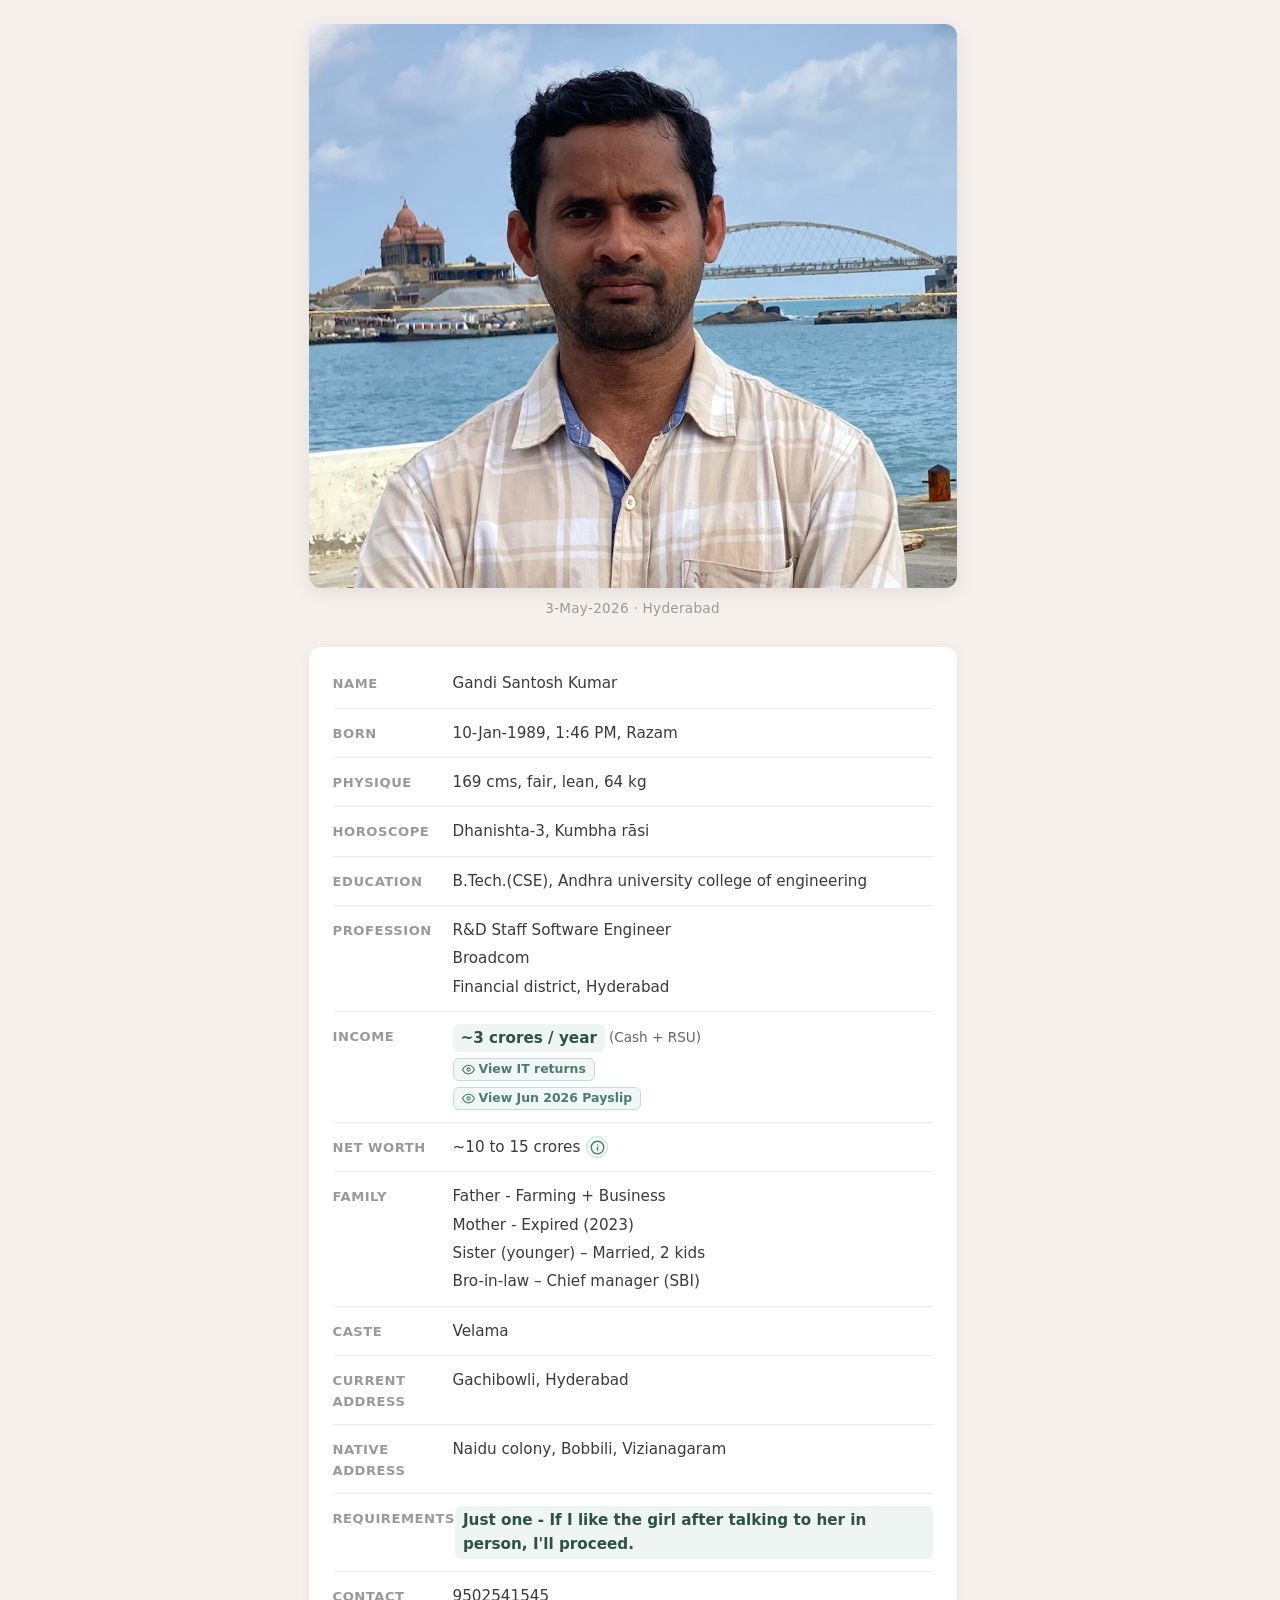
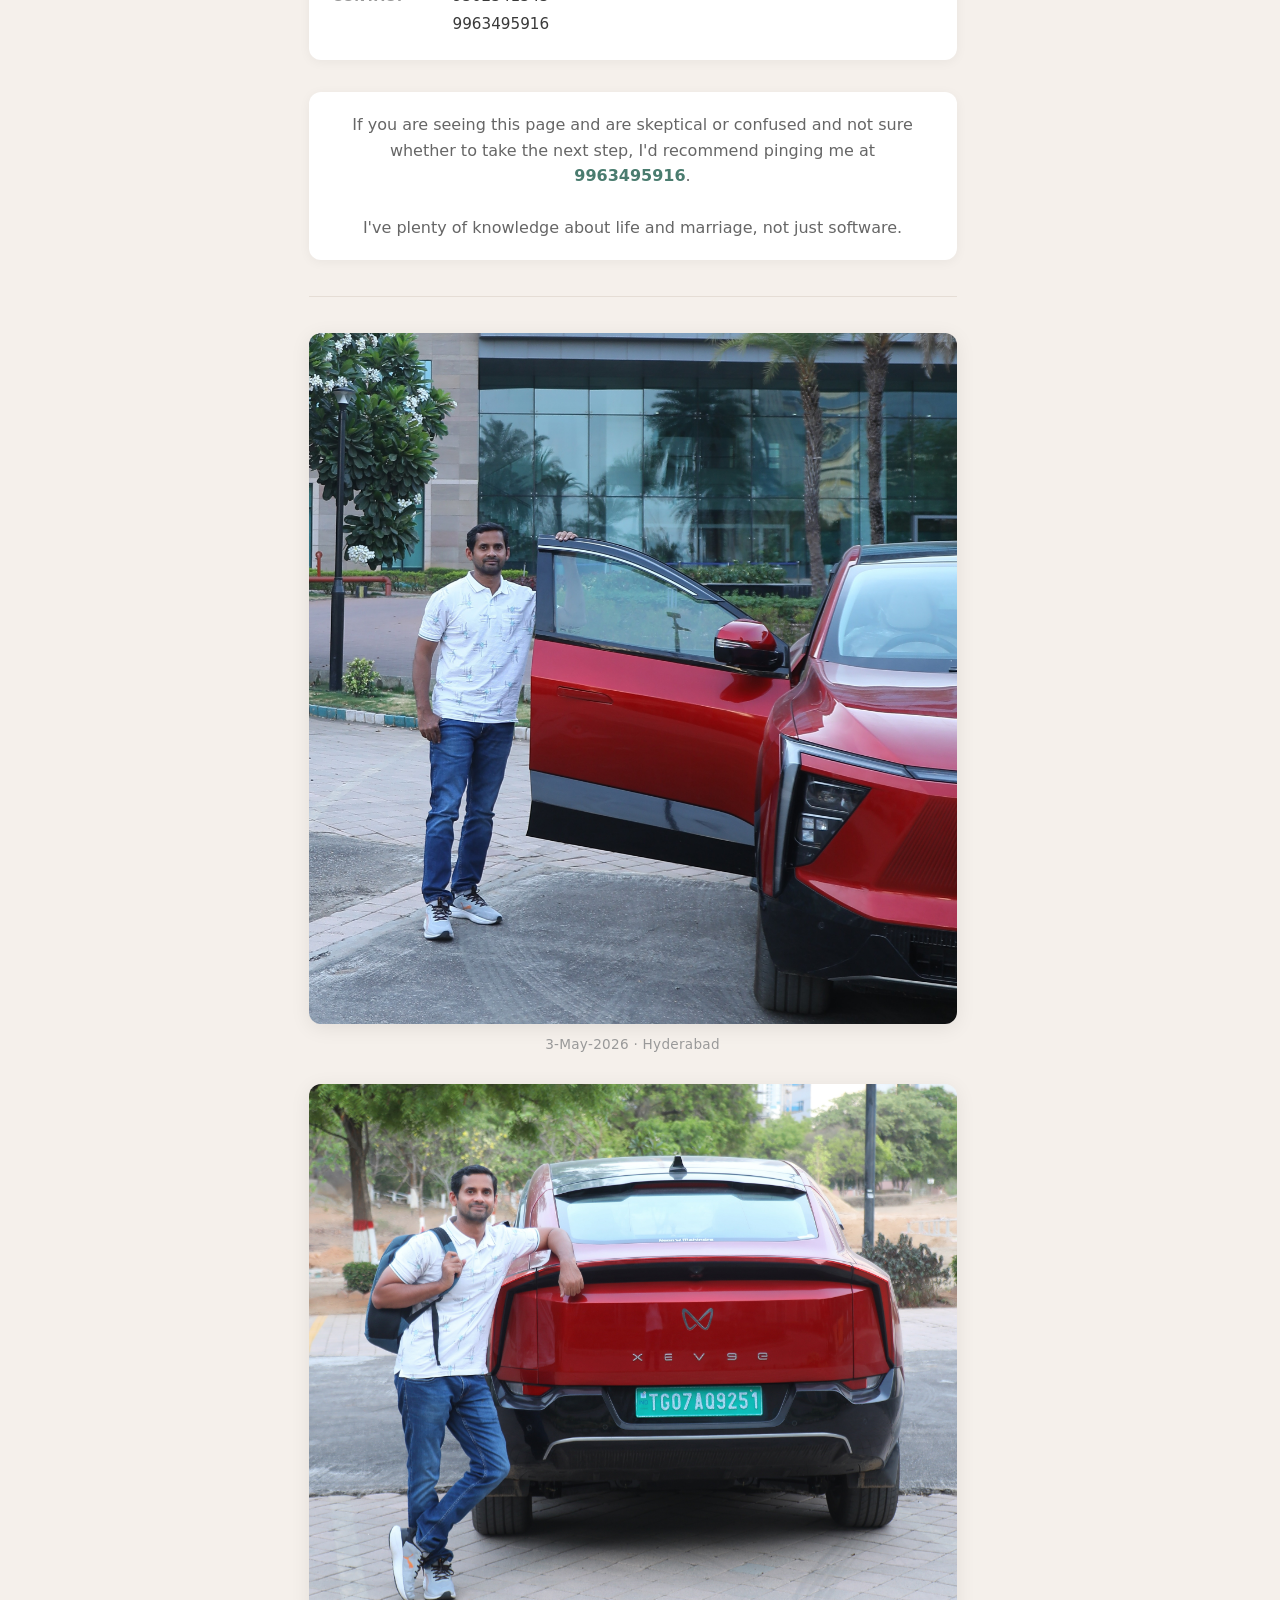
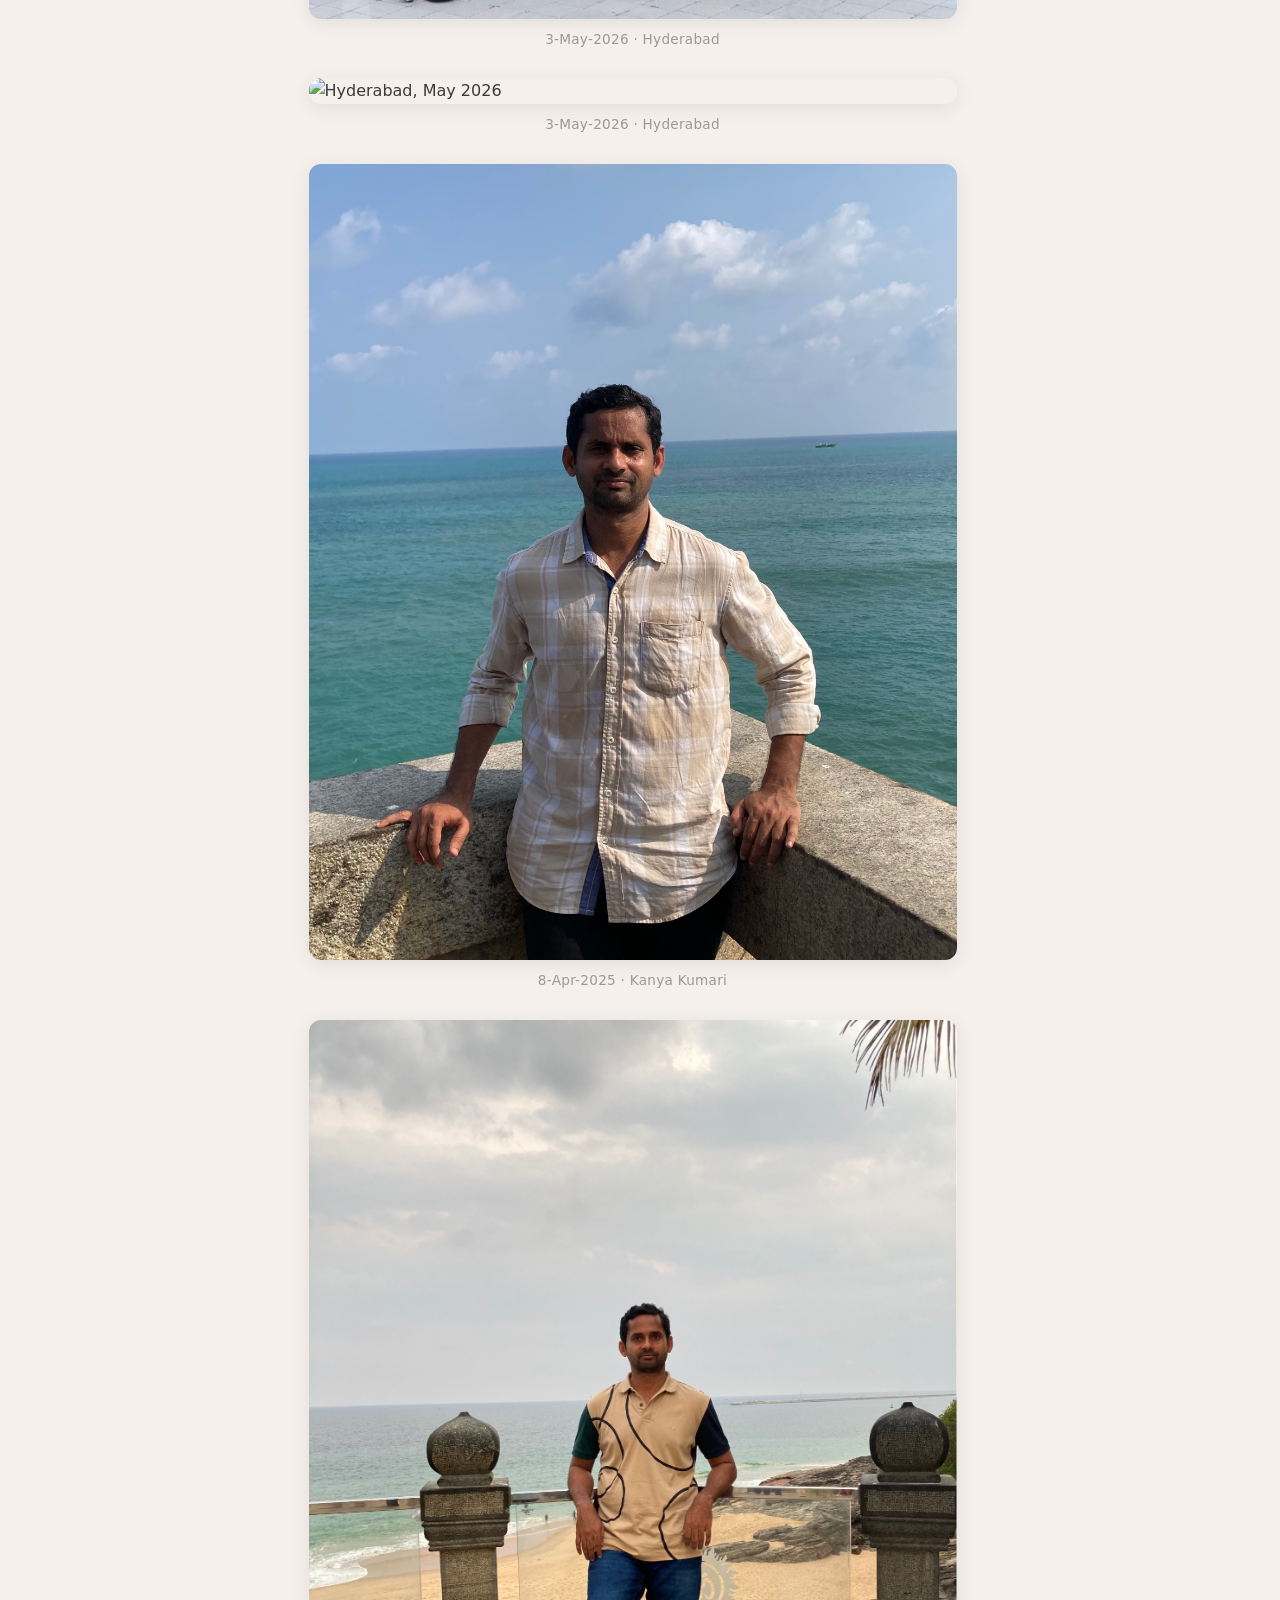
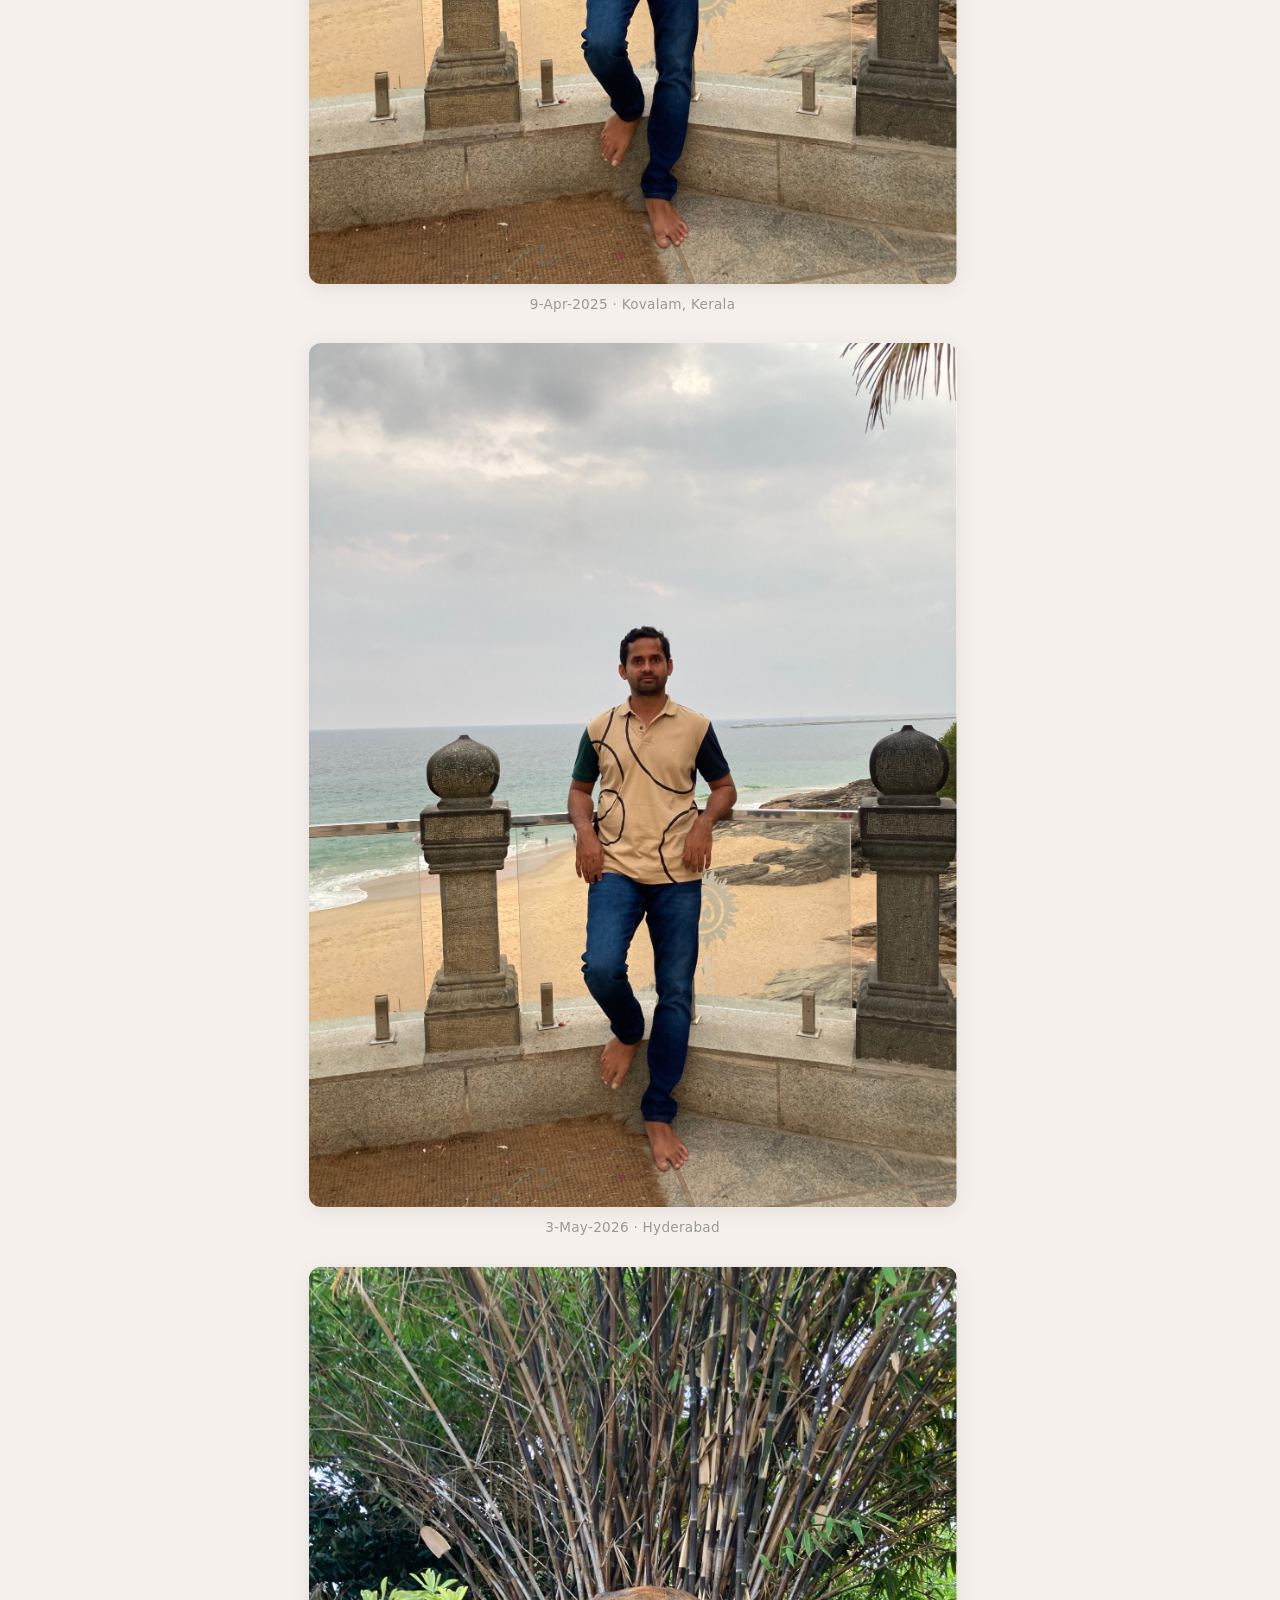
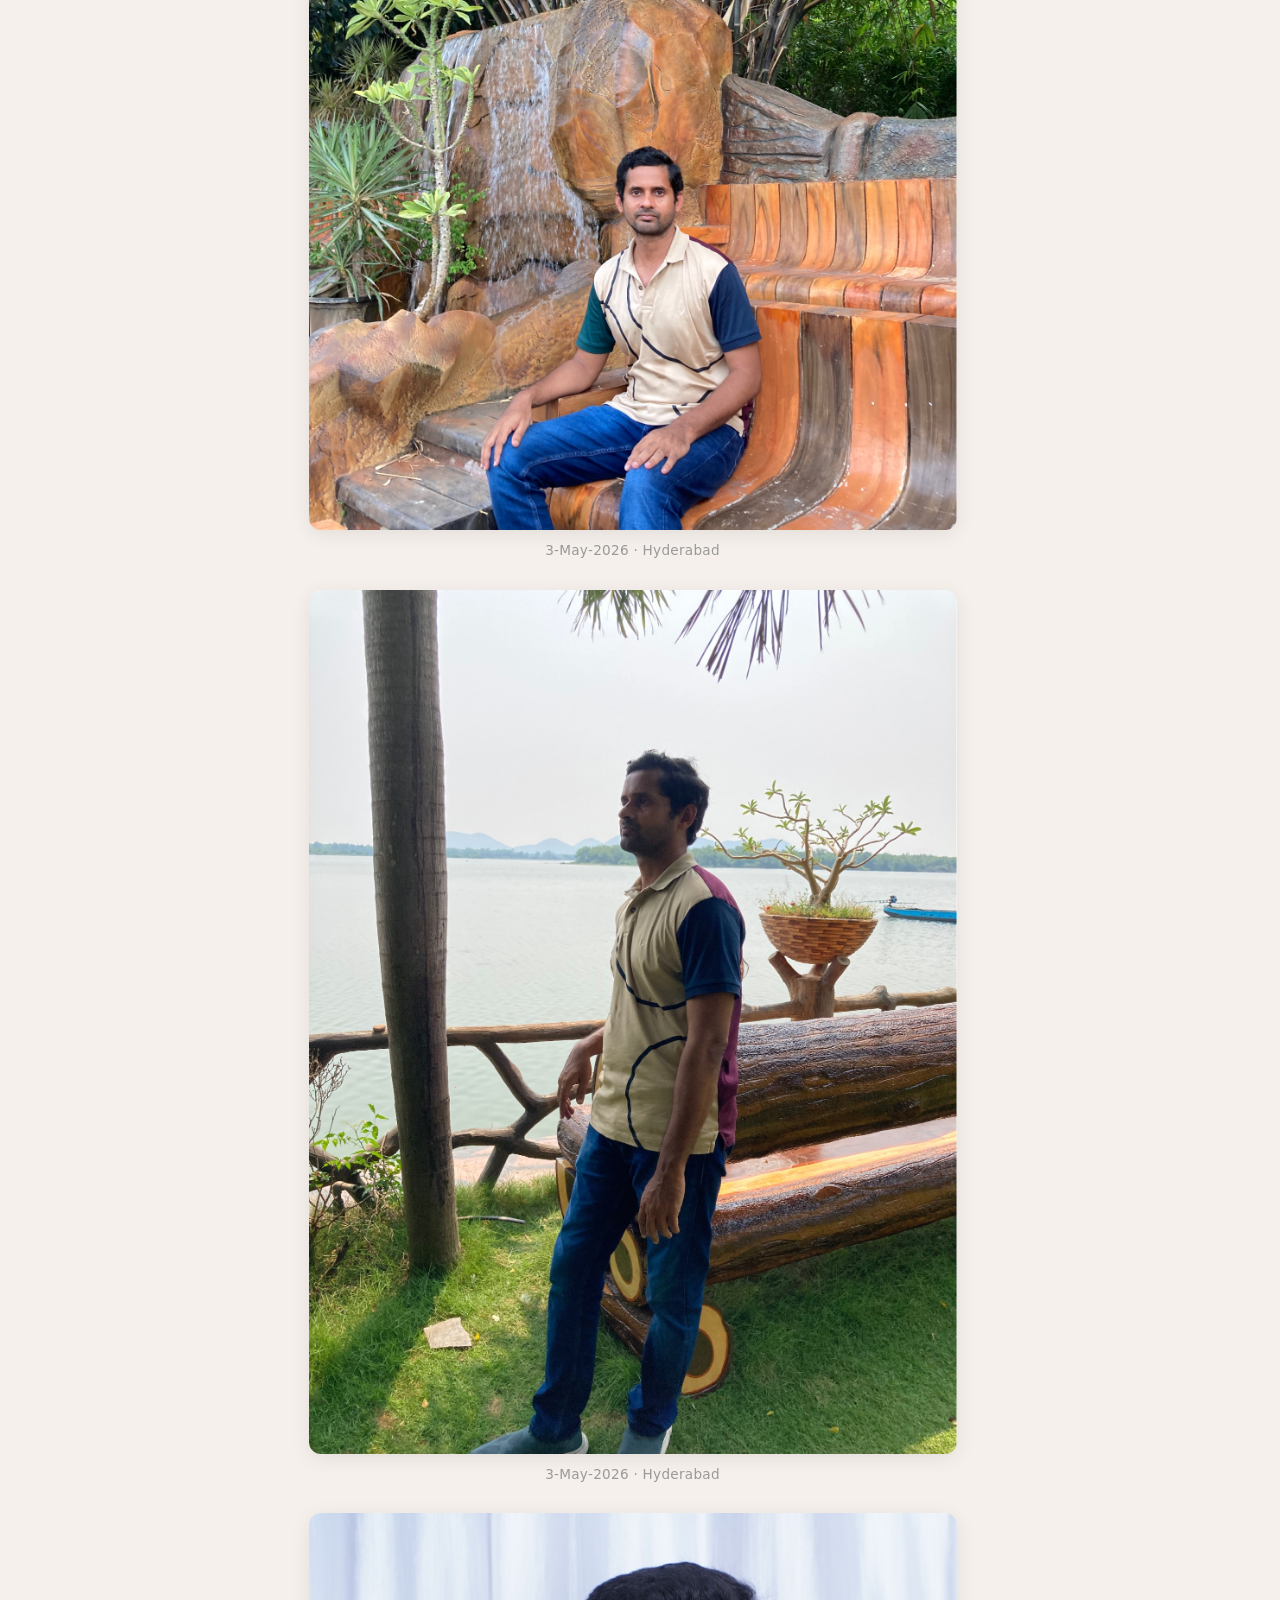
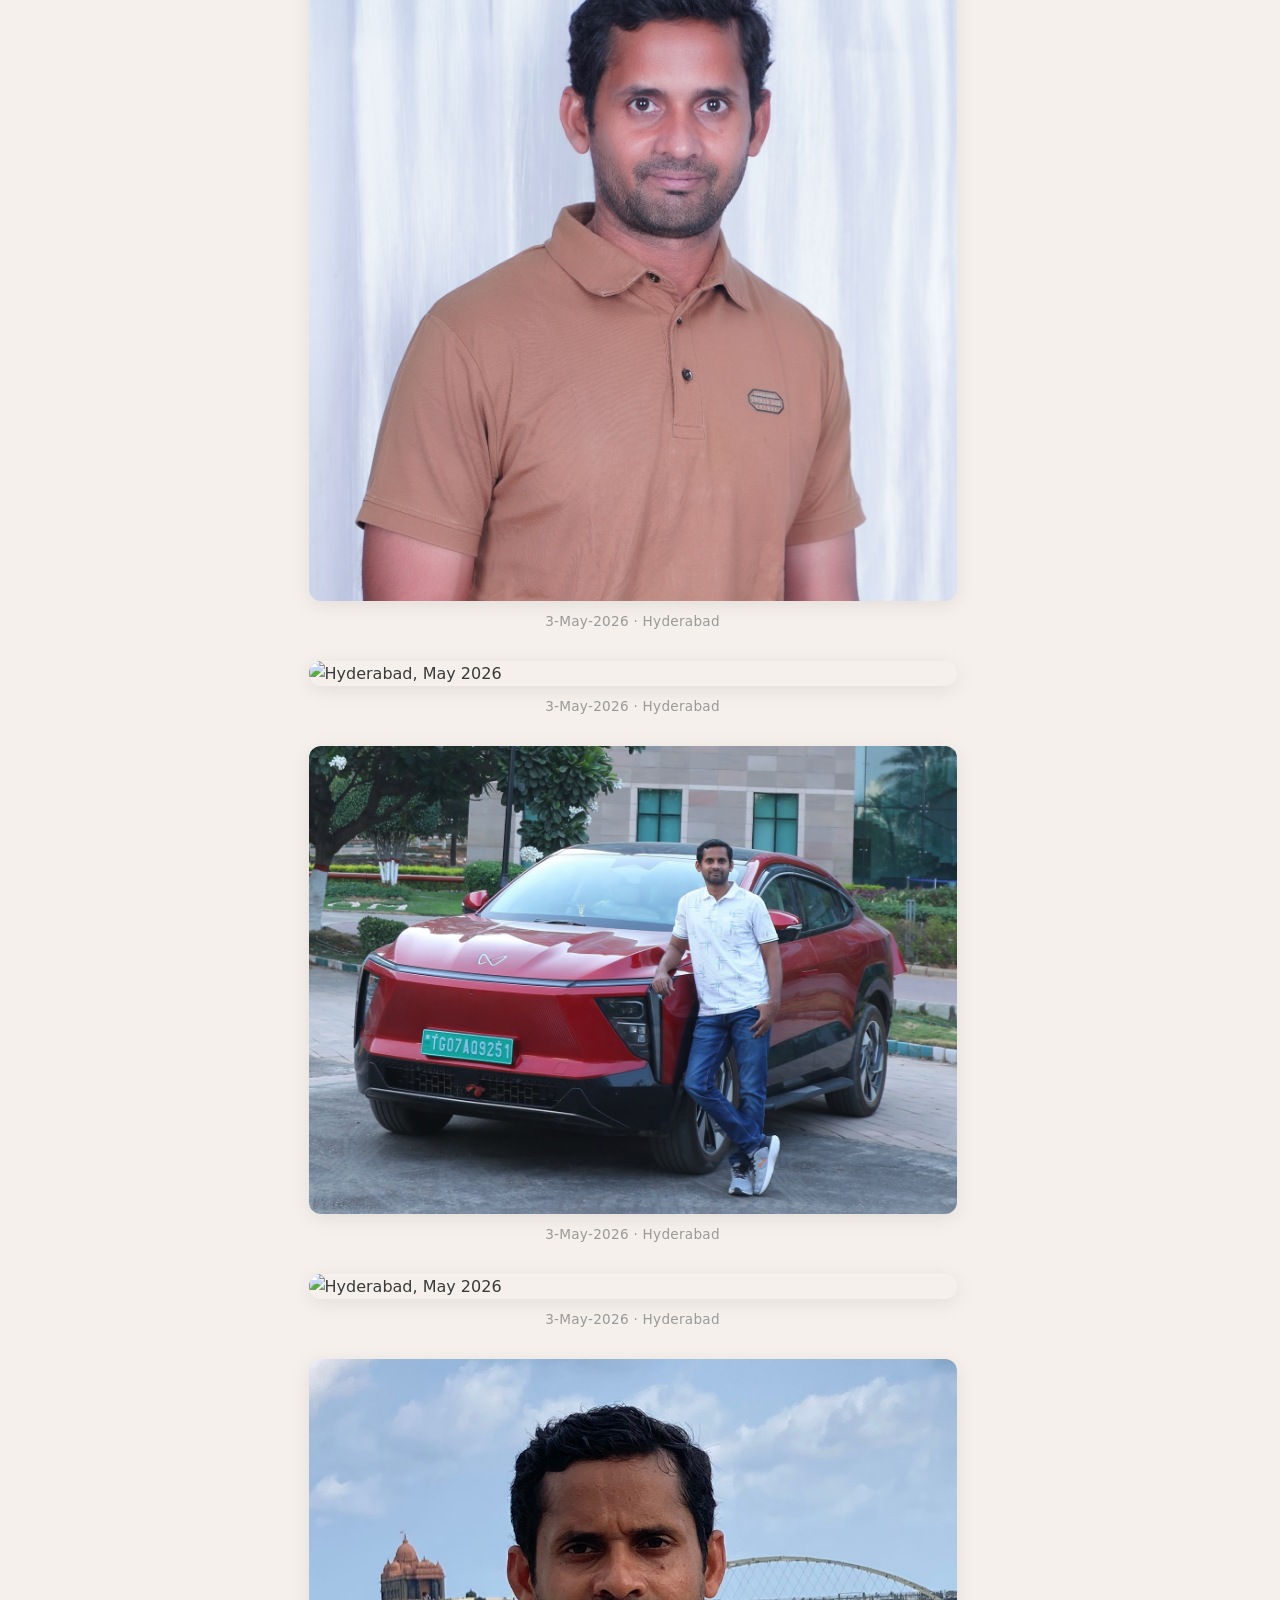
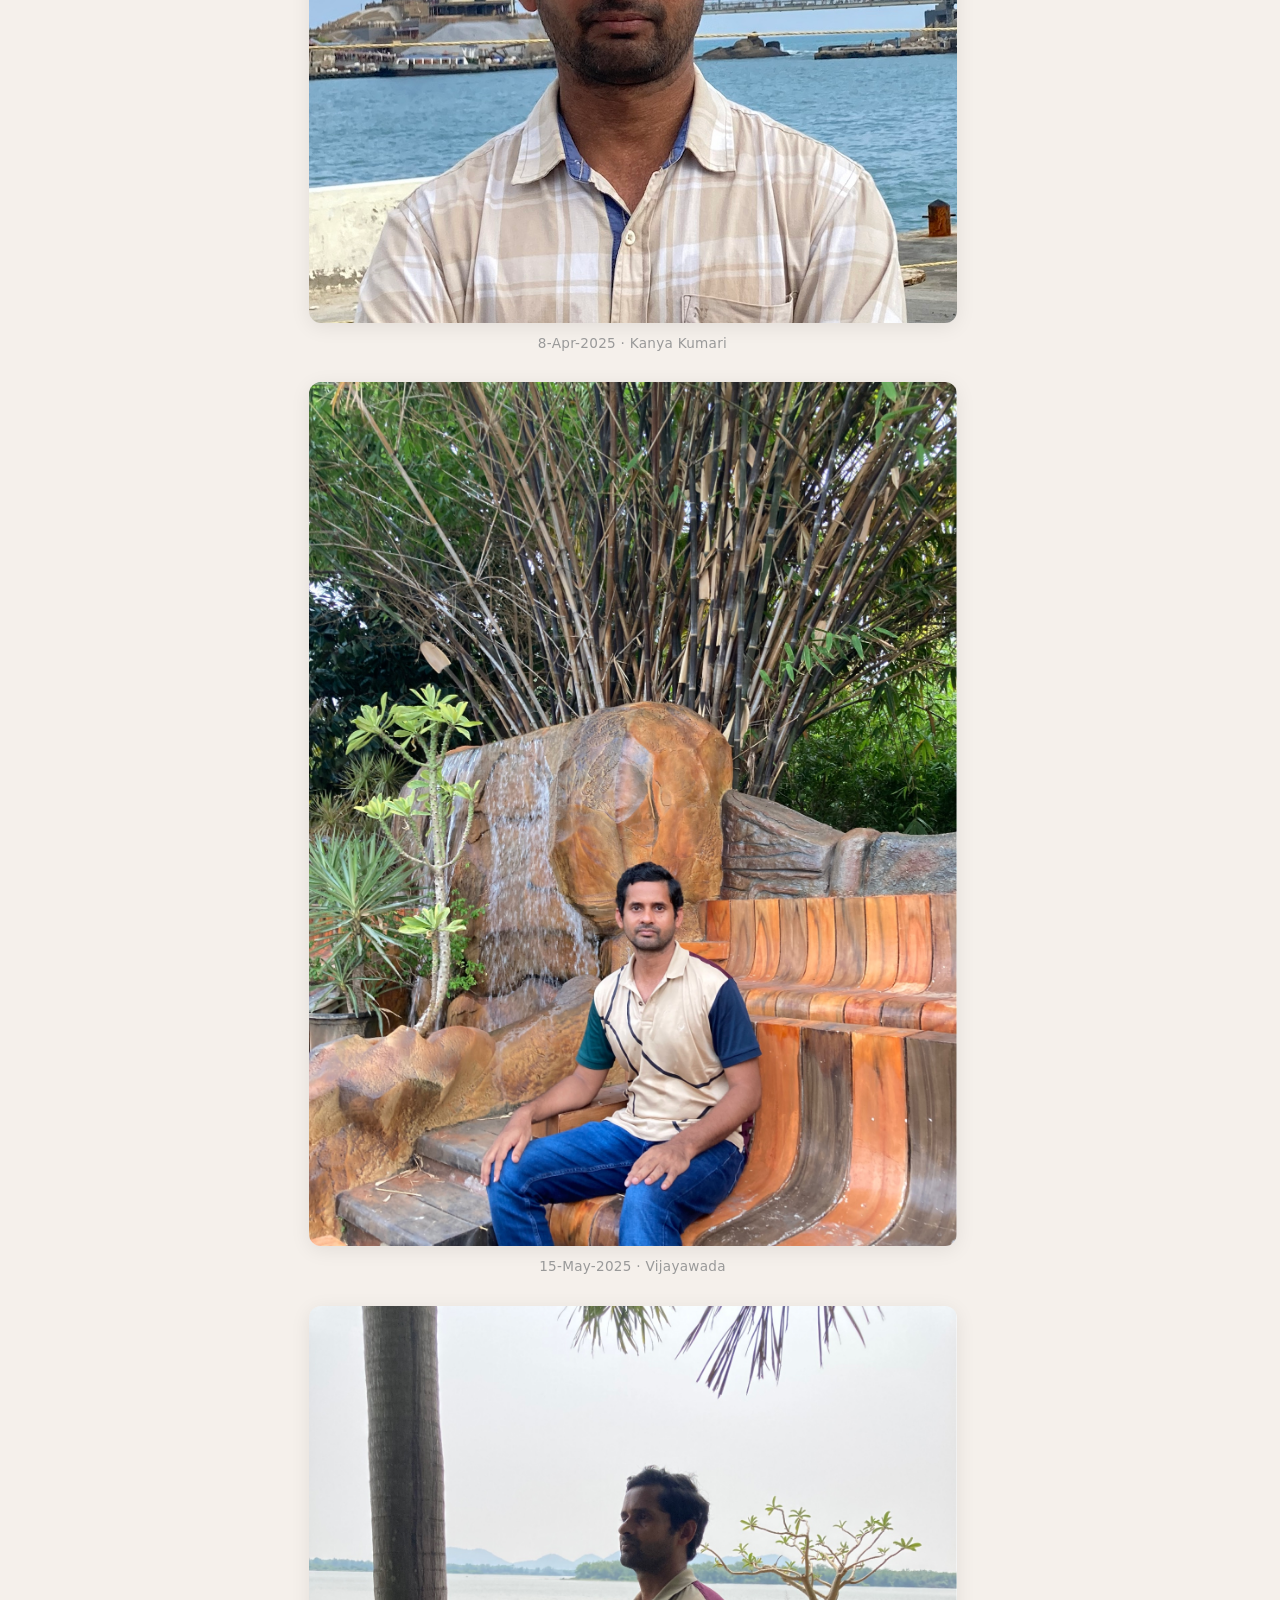
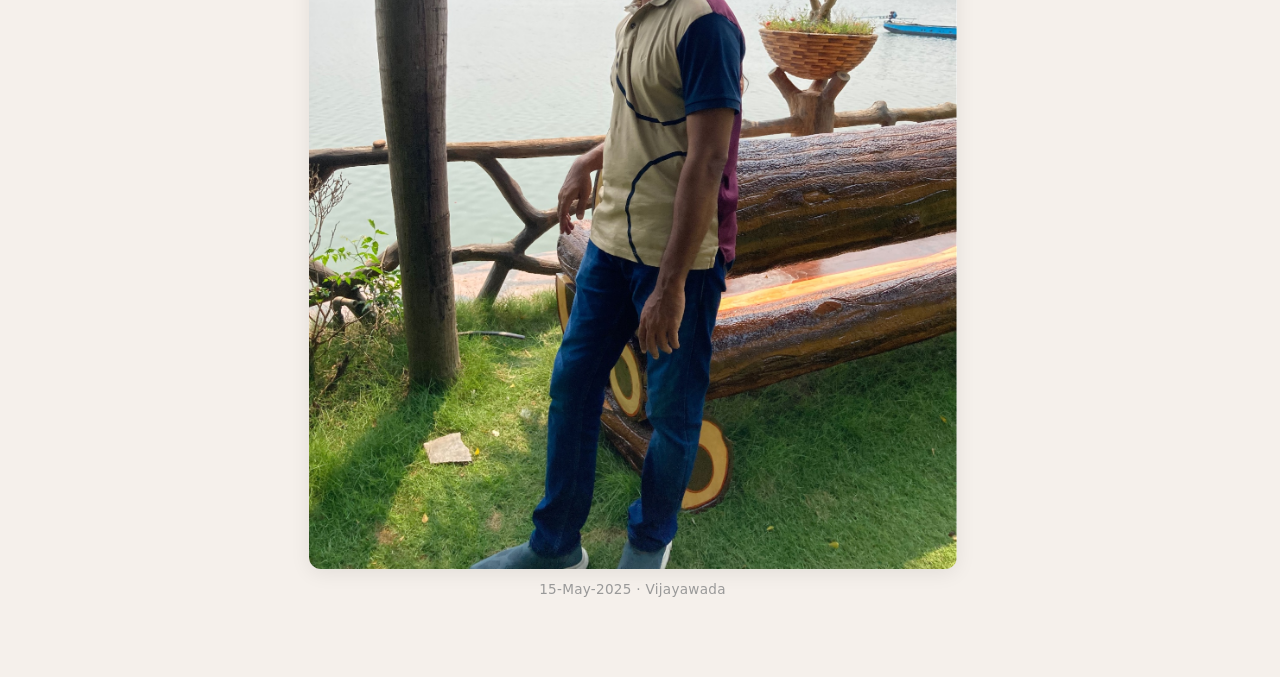
==== commit 75fd980b: "Fix networth modal overflow and bottom cutoff on mobile" ====
--- a/biodata/santosh/index.html
+++ b/biodata/santosh/index.html
@@ -4,7 +4,7 @@
     <meta charset="UTF-8">
     <meta name="viewport" content="width=device-width, initial-scale=1.0">
     <title>Biodata - Santosh</title>
-    <link rel="stylesheet" href="style.css?v=3">
+    <link rel="stylesheet" href="style.css?v=4">
   </head>
   <body>
     <div class="container" id="app"></div>
@@ -29,13 +29,13 @@
         loadScript(
           variantScriptSrc,
           function() {
-            loadScript('app.js?v=5');
+            loadScript('app.js?v=6');
           },
           function() {
             console.warn(`Failed to load ${variantScriptSrc}. Falling back to data-a.js.`);
             window.CURRENT_VARIANT = 'A';
             loadScript('data-a.js?v=5', function() {
-              loadScript('app.js?v=5');
+              loadScript('app.js?v=6');
             });
           }
         );
--- a/biodata/santosh/style.css
+++ b/biodata/santosh/style.css
@@ -142,8 +142,11 @@
   position: fixed;
   top: 0;
   left: 0;
-  width: 100vw;
-  height: 100vh;
+  right: 0;
+  bottom: 0;
+  width: 100%;
+  height: 100%;
+  height: 100dvh;
   z-index: 10000;
   display: flex;
   align-items: center;
@@ -168,6 +171,7 @@
   max-width: 850px;
   width: 100%;
   max-height: 92vh;
+  max-height: 92dvh;
   display: flex;
   flex-direction: column;
   box-shadow: 0 10px 30px rgba(0, 0, 0, 0.4);
@@ -185,6 +189,7 @@
   justify-content: space-between;
   border-bottom: 1px solid #444;
   touch-action: none;
+  flex-shrink: 0;
 }
 
 .proof-modal-title {
@@ -209,6 +214,8 @@
 }
 
 .proof-modal-body {
+  flex: 1 1 auto;
+  min-height: 0;
   overflow-y: auto;
   padding: 16px;
   background: #f5f0eb;
@@ -371,8 +378,11 @@
   position: fixed;
   top: 0;
   left: 0;
-  width: 100vw;
-  height: 100vh;
+  right: 0;
+  bottom: 0;
+  width: 100%;
+  height: 100%;
+  height: 100dvh;
   z-index: 10000;
   display: flex;
   align-items: center;
@@ -408,6 +418,7 @@
   max-width: 580px;
   width: 100%;
   max-height: 88vh;
+  max-height: 88dvh;
   display: flex;
   flex-direction: column;
   box-shadow: 0 16px 40px rgba(0, 0, 0, 0.28);
@@ -437,6 +448,7 @@
   justify-content: space-between;
   border-bottom: 1px solid #444;
   touch-action: none;
+  flex-shrink: 0;
 }
 
 .nw-modal-header-title {
@@ -465,6 +477,8 @@
 }
 
 .nw-modal-body {
+  flex: 1 1 auto;
+  min-height: 0;
   overflow-y: auto;
   padding: 20px;
   background: #faf8f5;
@@ -481,7 +495,7 @@
   border-radius: 10px;
   overflow: hidden;
   box-shadow: 0 1px 4px rgba(0, 0, 0, 0.04);
-  margin-bottom: 16px;
+  margin-bottom: 10px;
 }
 
 .nw-table {
@@ -534,7 +548,7 @@
   background: #eef5f2;
   color: #20453a;
   border-top: 2px solid #c2ded6;
-  border-bottom: 1px solid #c2ded6;
+  border-bottom: none;
 }
 
 .nw-table tfoot .nw-total-row td:last-child {
@@ -542,16 +556,40 @@
   font-size: 1rem;
 }
 
-.nw-table tfoot .nw-liabilities-row td {
+.nw-liabilities-card {
   background: #fff;
-  color: #666;
-  font-weight: 600;
-  border-bottom: none;
-}
-
-.nw-table tfoot .nw-liabilities-row td:last-child {
-  text-align: right;
-  color: #888;
+  border: 1px solid #e8e2dc;
+  border-radius: 10px;
+  padding: 10px 14px;
+  margin-bottom: 16px;
+  display: flex;
+  justify-content: space-between;
+  align-items: center;
+  box-shadow: 0 1px 4px rgba(0, 0, 0, 0.04);
+}
+
+.nw-liabilities-label {
+  font-weight: 600;
+  font-size: 0.92rem;
+  color: #2c2c2c;
+}
+
+.nw-liabilities-val {
+  font-weight: 600;
+  font-size: 0.92rem;
+  font-feature-settings: "tnum";
+  font-variant-numeric: tabular-nums;
+  color: #2c5246;
+}
+
+.nw-liabilities-val.is-nil {
+  background: #eef5f2;
+  color: #20453a;
+  border: 1px solid #c2ded6;
+  padding: 2px 10px;
+  border-radius: 12px;
+  font-size: 0.84rem;
+  font-weight: 600;
 }
 
 .nw-note-box {
@@ -637,7 +675,7 @@
   font-size: 0.85rem;
 }
 
-@media (max-width: 480px) {
+@media (max-width: 600px) {
   .container {
     padding: 16px 12px 40px;
   }
@@ -672,13 +710,17 @@
   }
 
   .nw-modal {
-    padding: 10px;
+    padding: 0;
     align-items: flex-end;
+    justify-content: center;
   }
 
   .nw-modal-content {
+    width: 100%;
+    max-width: 100%;
     max-height: 85vh;
-    border-radius: 16px 16px 0 0;
+    max-height: 85dvh;
+    border-radius: 18px 18px 0 0;
     animation: nwSlideUp 0.25s ease-out;
   }
 
@@ -692,11 +734,11 @@
   }
 
   .nw-modal-header {
-    padding: 12px 16px;
+    padding: 14px 16px;
   }
 
   .nw-modal-body {
-    padding: 14px;
+    padding: 16px 16px calc(24px + env(safe-area-inset-bottom, 0px)) 16px;
   }
 
   .proof-links {
@@ -705,12 +747,13 @@
   }
 
   .proof-modal {
-    padding: 8px;
+    padding: 10px;
   }
 
   .proof-modal-content {
-    max-height: 96vh;
-    border-radius: 8px;
+    max-height: 94vh;
+    max-height: 94dvh;
+    border-radius: 10px;
   }
 
   .proof-modal-header {
